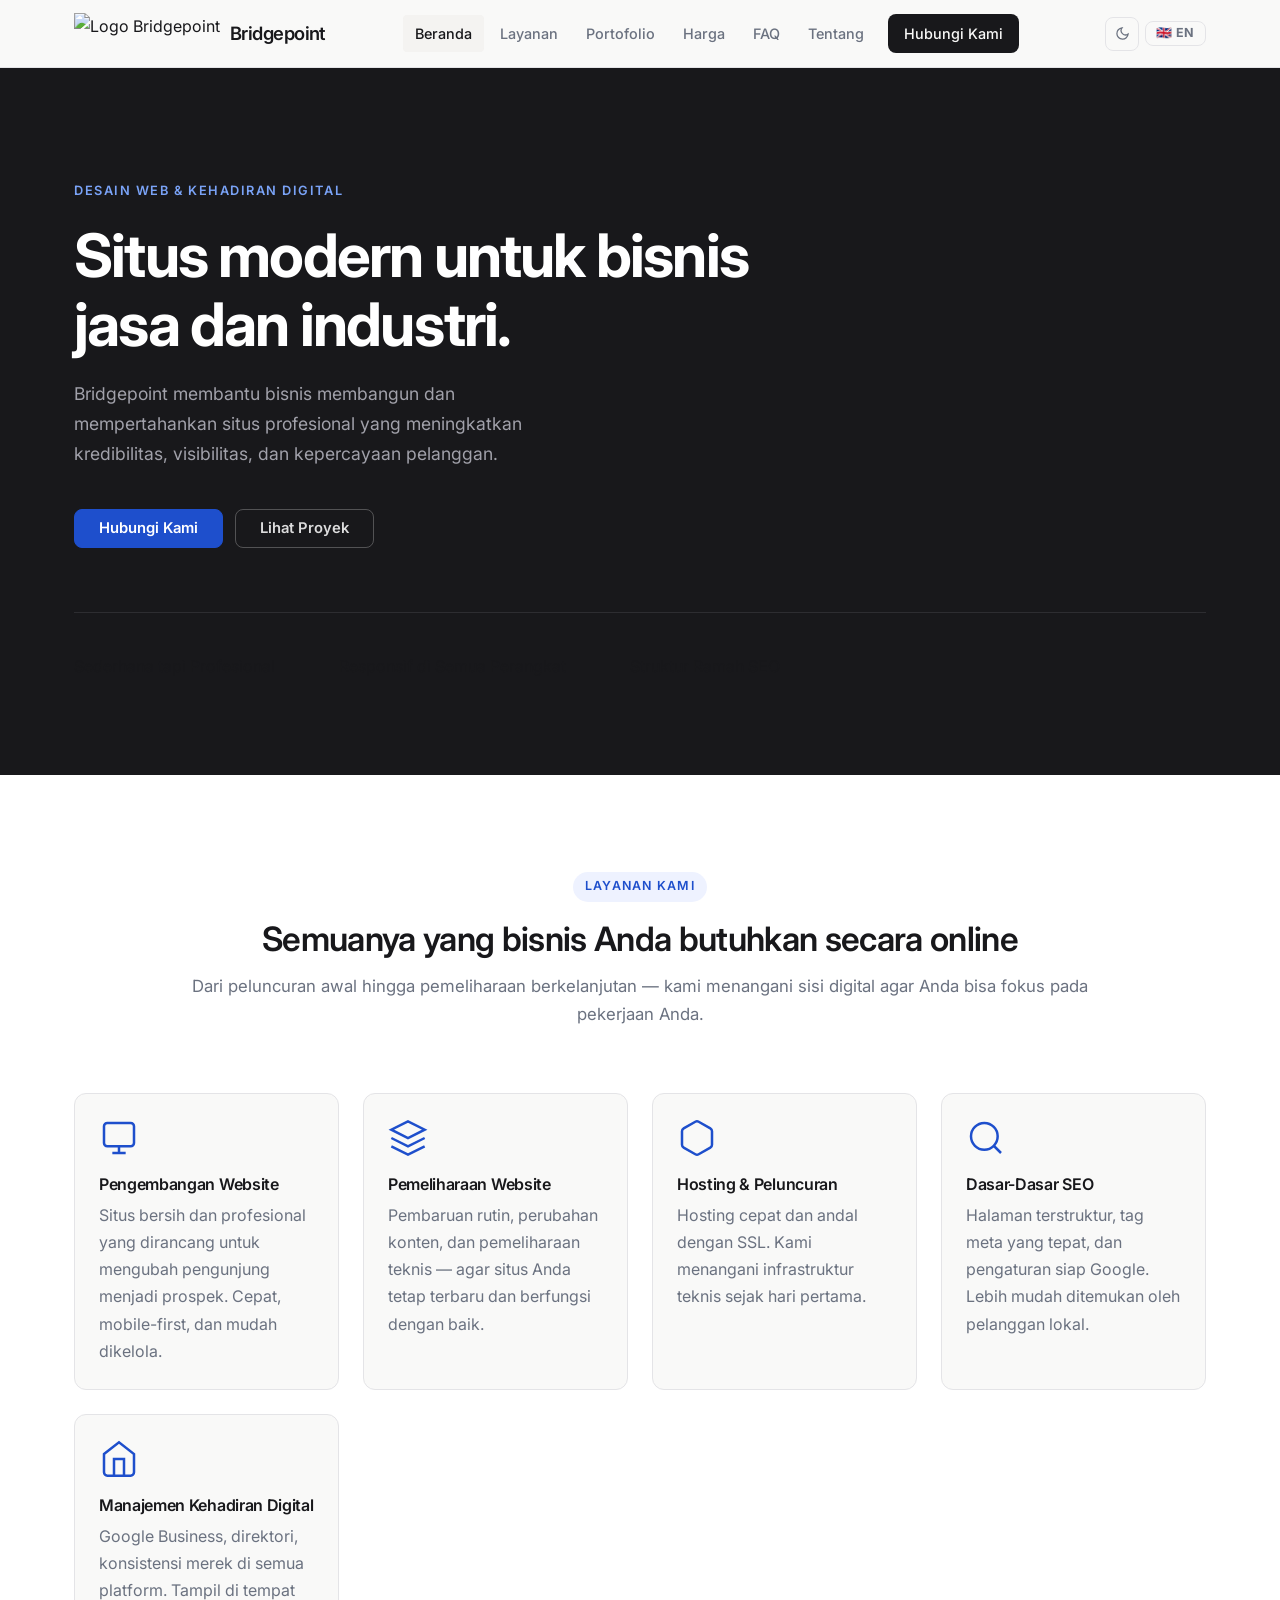
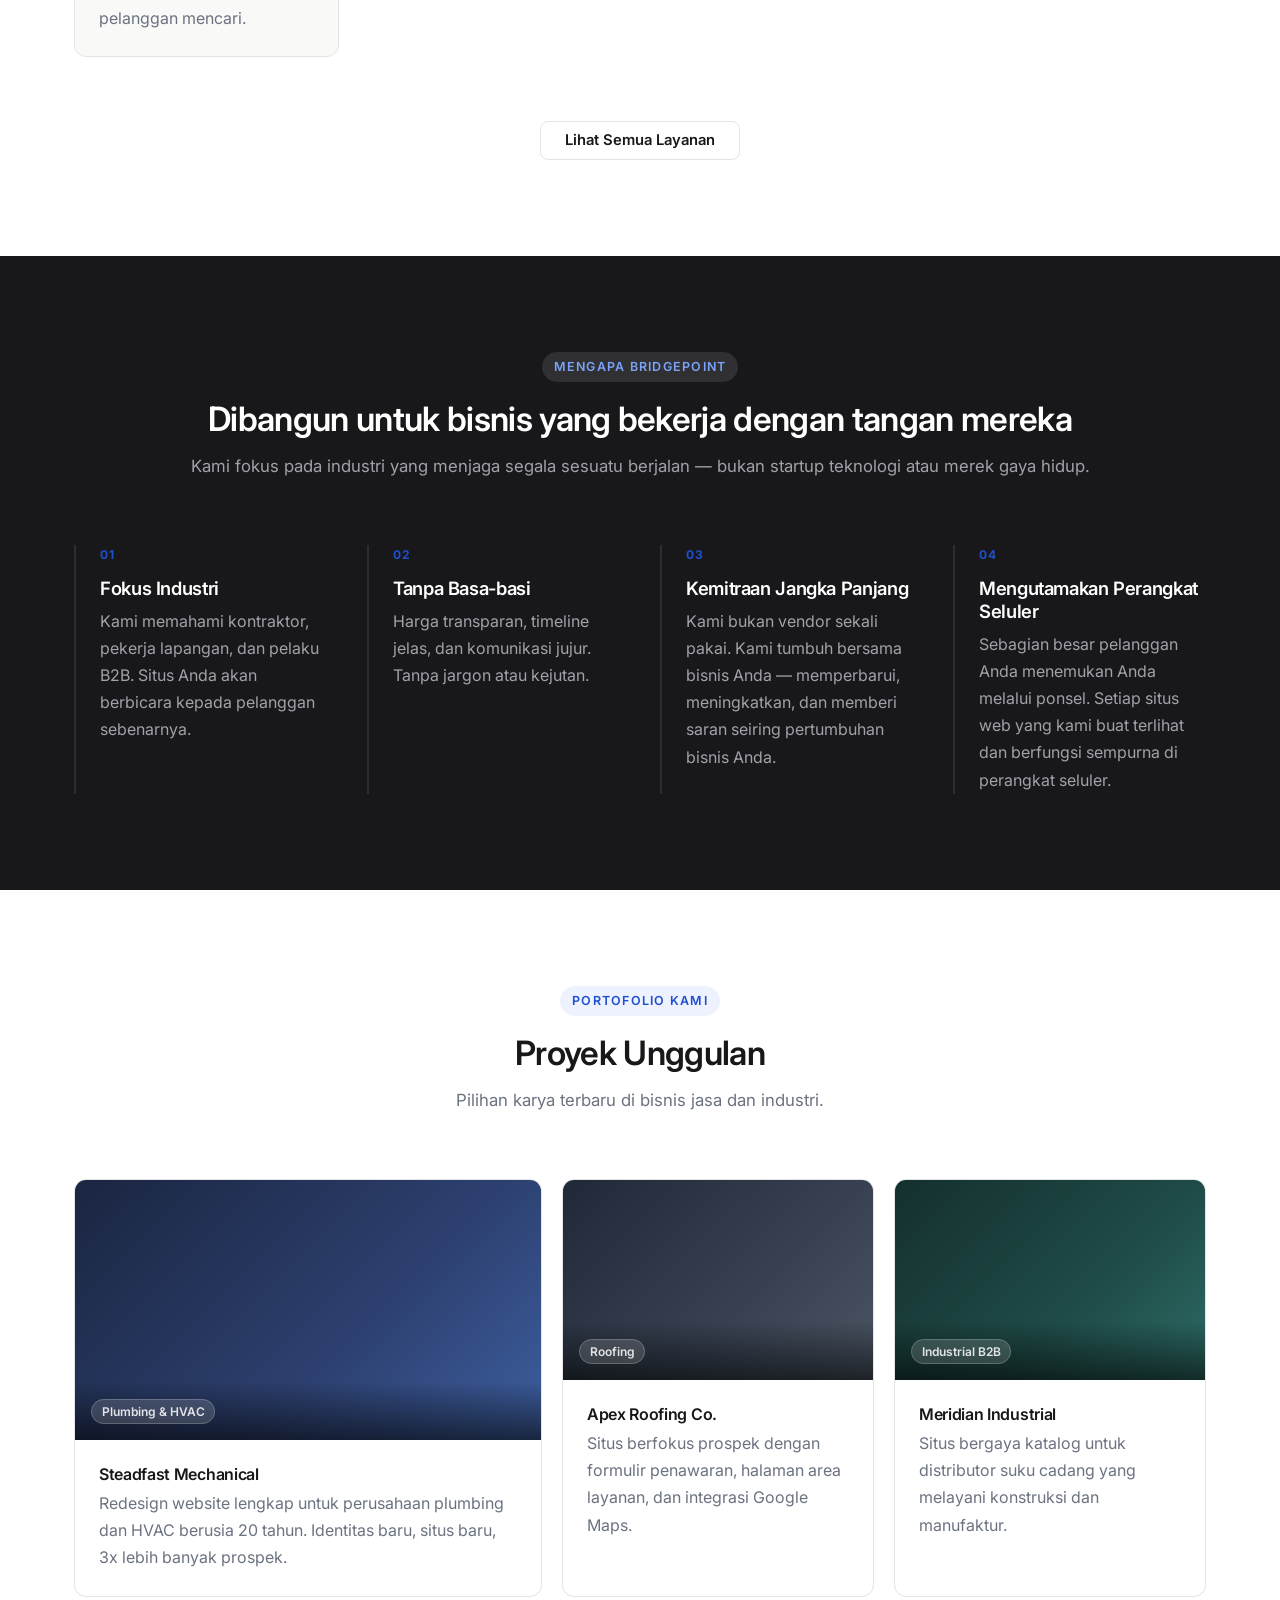
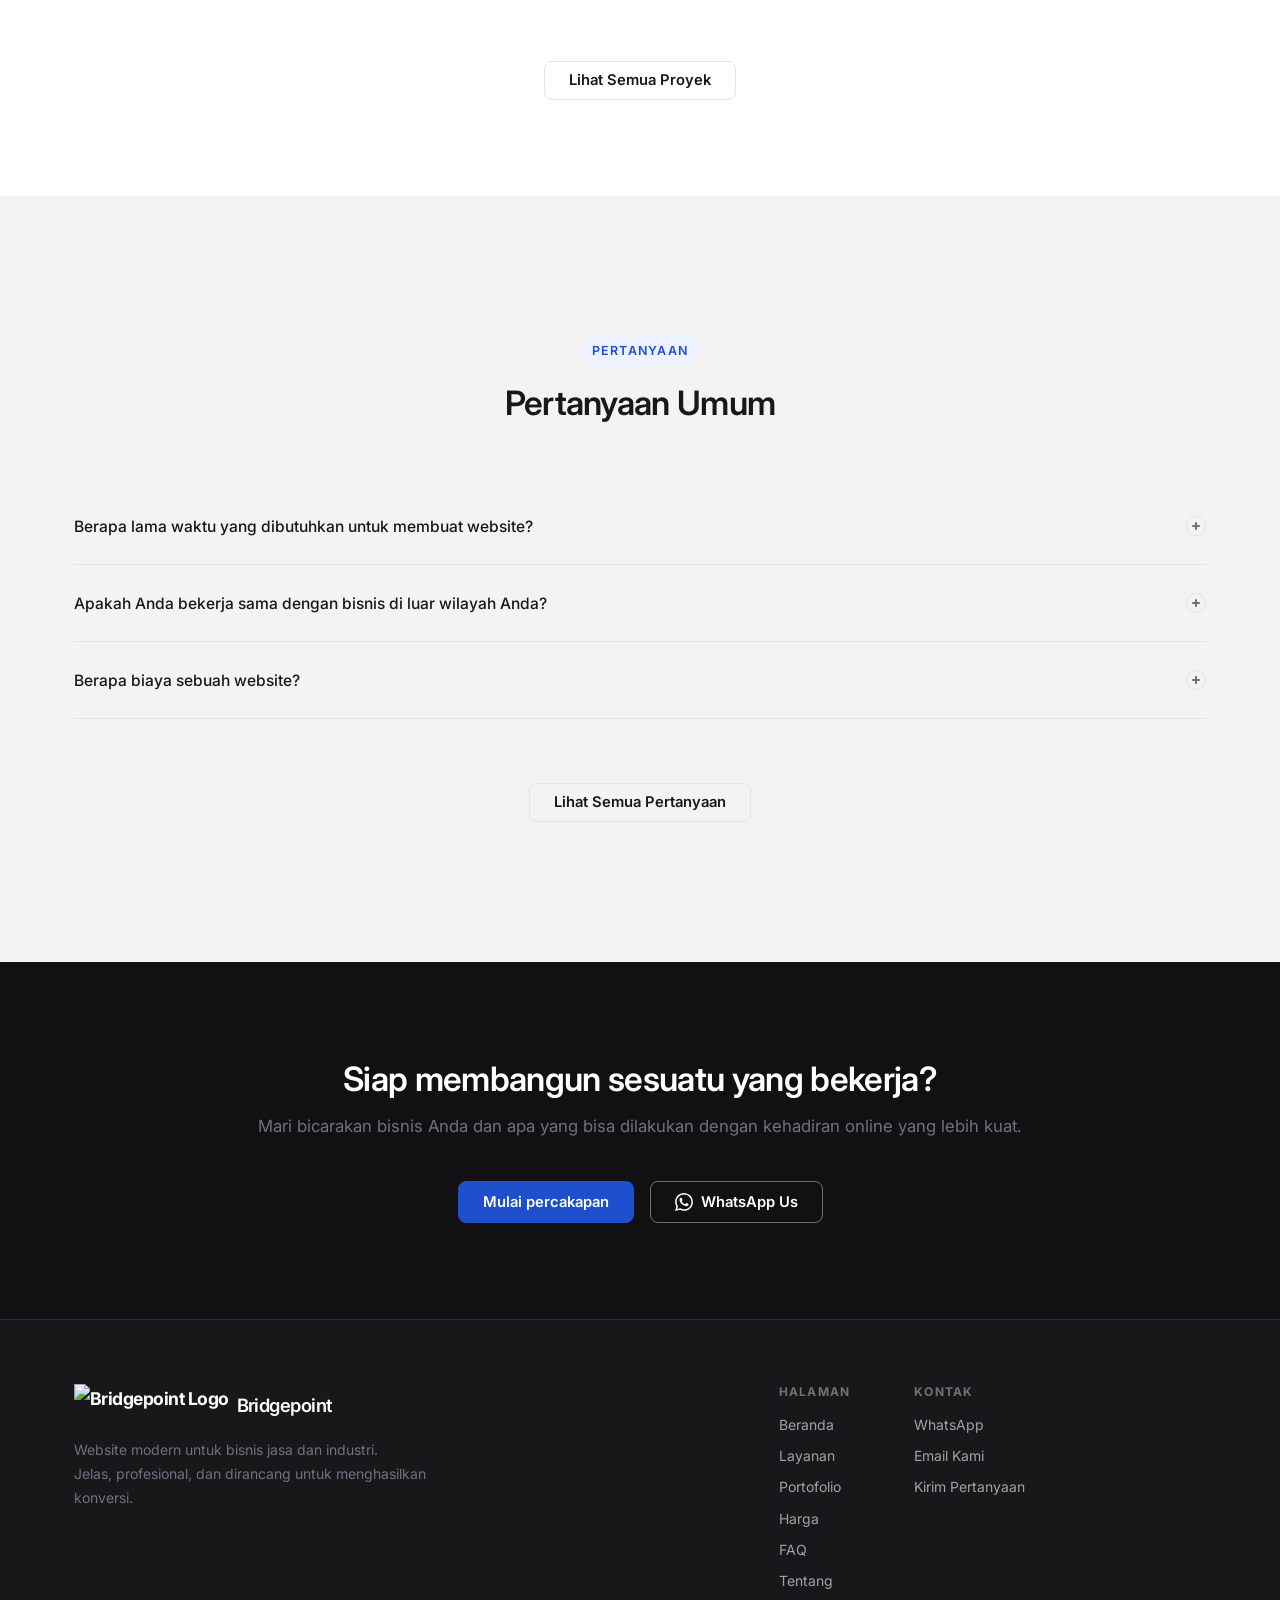
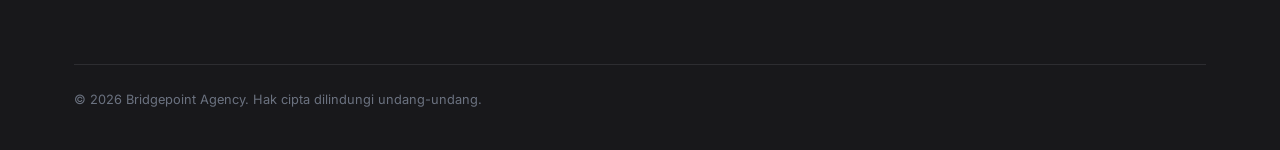
==== indo.html @ 67f16510 "Add files via upload" ====
<!DOCTYPE html>
<html lang="id">
  <head>
    <meta charset="UTF-8" />
    <meta name="viewport" content="width=device-width, initial-scale=1.0" />
    <title>Bridgepoint — Desain Web untuk Bisnis Jasa & Industri</title>
    <meta name="description" content="Bridgepoint membantu bisnis jasa, kontraktor, dan perusahaan industri membangun situs profesional yang meningkatkan kredibilitas, visibilitas, dan kepercayaan pelanggan." />
    <meta name="robots" content="index, follow" />
    <meta property="og:title" content="Bridgepoint — Desain Web untuk Bisnis Jasa & Industri" />
    <meta property="og:description" content="Website modern untuk bisnis jasa dan industri." />
    <meta property="og:type" content="website" />
    <link rel="preconnect" href="https://fonts.googleapis.com">
    <link rel="preconnect" href="https://fonts.gstatic.com" crossorigin>
    <link href="https://fonts.googleapis.com/css2?family=Inter:ital,wght@0,300;0,400;0,500;0,600;0,700;1,400&family=IBM+Plex+Serif:wght@400;500&display=swap" rel="stylesheet">
    <link rel="stylesheet" href="style.css">
    <script>
      (function() {
        var t = localStorage.getItem('bp-theme') ||
          (window.matchMedia('(prefers-color-scheme: dark)').matches ? 'dark' : 'light');
        document.documentElement.setAttribute('data-theme', t);
      })();
    </script>
  </head>
  <body>

    <!-- ============================================================
         NAVIGATION
    ============================================================ -->
    <header class="site-header" id="site-header">
      <div class="container nav-container">
        <a href="#home" class="nav-logo" data-page="home">
          <div class="nav-logo-image logo-trigger">
            <img src="./images/bridgepoint_main_og.png" alt="Logo Bridgepoint">
          </div>
          <span class="nav-logo-text">
            <span class="logo-text">Bridgepoint</span>
          </span>
        </a>

        <nav class="nav-links" id="nav-links">
          <a href="#home" data-page="home" class="nav-link active">Beranda</a>
          <a href="#services" data-page="services" class="nav-link">Layanan</a>
          <a href="#portfolio" data-page="portfolio" class="nav-link">Portofolio</a>
          <a href="#pricing" data-page="pricing" class="nav-link">Harga</a>
          <a href="#faq" data-page="faq" class="nav-link">FAQ</a>
          <a href="#about" data-page="about" class="nav-link">Tentang</a>
          <a href="#contact" data-page="contact" class="nav-link nav-cta">Hubungi Kami</a>
        </nav>

        <div class="nav-controls">
          <button class="theme-toggle" id="theme-toggle" aria-label="Toggle dark mode">
            <svg class="icon-moon" viewBox="0 0 24 24" fill="none" stroke="currentColor" stroke-width="2"><path d="M21 12.79A9 9 0 1 1 11.21 3 7 7 0 0 0 21 12.79z"/></svg>
            <svg class="icon-sun" viewBox="0 0 24 24" fill="none" stroke="currentColor" stroke-width="2"><circle cx="12" cy="12" r="5"/><line x1="12" y1="1" x2="12" y2="3"/><line x1="12" y1="21" x2="12" y2="23"/><line x1="4.22" y1="4.22" x2="5.64" y2="5.64"/><line x1="18.36" y1="18.36" x2="19.78" y2="19.78"/><line x1="1" y1="12" x2="3" y2="12"/><line x1="21" y1="12" x2="23" y2="12"/><line x1="4.22" y1="19.78" x2="5.64" y2="18.36"/><line x1="18.36" y1="5.64" x2="19.78" y2="4.22"/></svg>
          </button>
          <a href="index.html" class="lang-switch" title="Switch to English">🇬🇧 EN</a>
        </div>

        <button class="hamburger" id="hamburger" aria-label="Open menu" aria-expanded="false">
          <span></span>
          <span></span>
          <span></span>
        </button>
      </div>
    </header>

    <!-- LOGO MODAL -->
    <div class="logo-modal" id="logoModal">
      <span class="logo-close">&times;</span>
      <img class="logo-modal-content" id="logoModalImg" src="./images/bridgepoint_main_og.png" alt="Logo Bridgepoint">
    </div>

    <!-- ============================================================
         PAGES
    ============================================================ -->
    <main id="main-content">

      <!-- ======================================================
           PAGE: HOME
      ====================================================== -->
      <section class="page active" id="page-home">

        <!-- Hero -->
        <div class="hero">
          <div class="container">
            <div class="hero-eyebrow">Desain Web &amp; Kehadiran Digital</div>
            <h1 class="hero-headline">Situs modern untuk bisnis jasa dan industri.</h1>
            <p class="hero-sub">Bridgepoint membantu bisnis membangun dan mempertahankan situs profesional yang meningkatkan kredibilitas, visibilitas, dan kepercayaan pelanggan.</p>
            <div class="hero-actions">
              <a href="#contact" class="btn btn-primary" data-page="contact">Hubungi Kami</a>
              <a href="#portfolio" class="btn btn-outline" data-page="portfolio">Lihat Proyek</a>
            </div>
            <div class="hero-stats">
              <div class="stat">
                <span class="stat-text">Sederhana tapi Profesional</span>
              </div>
              <div class="stat">
                <span class="stat-text">Responsif di Semua Perangkat</span>
              </div>
              <div class="stat">
                <span class="stat-text">Struktur Ramah SEO</span>
              </div>
            </div>
          </div>
        </div>

        <!-- Services Overview -->
        <div class="section-light" id="services-overview">
          <div class="container">
            <div class="section-header">
              <div class="section-tag">Layanan Kami</div>
              <h2>Semuanya yang bisnis Anda butuhkan secara online</h2>
              <p>Dari peluncuran awal hingga pemeliharaan berkelanjutan — kami menangani sisi digital agar Anda bisa fokus pada pekerjaan Anda.</p>
            </div>
            <div class="services-grid">
              <div class="service-card">
                <div class="service-icon">
                  <svg viewBox="0 0 24 24" fill="none" stroke="currentColor" stroke-width="1.5"><rect x="3" y="3" width="18" height="14" rx="2"/><path d="M8 21h8M12 17v4"/></svg>
                </div>
                <h3>Pengembangan Website</h3>
                <p>Situs bersih dan profesional yang dirancang untuk mengubah pengunjung menjadi prospek. Cepat, mobile-first, dan mudah dikelola.</p>
              </div>
              <div class="service-card">
                <div class="service-icon">
                  <svg viewBox="0 0 24 24" fill="none" stroke="currentColor" stroke-width="1.5"><path d="M12 2L2 7l10 5 10-5-10-5zM2 17l10 5 10-5M2 12l10 5 10-5"/></svg>
                </div>
                <h3>Pemeliharaan Website</h3>
                <p>Pembaruan rutin, perubahan konten, dan pemeliharaan teknis — agar situs Anda tetap terbaru dan berfungsi dengan baik.</p>
              </div>
              <div class="service-card">
                <div class="service-icon">
                  <svg viewBox="0 0 24 24" fill="none" stroke="currentColor" stroke-width="1.5"><path d="M21 16V8a2 2 0 0 0-1-1.73l-7-4a2 2 0 0 0-2 0l-7 4A2 2 0 0 0 3 8v8a2 2 0 0 0 1 1.73l7 4a2 2 0 0 0 2 0l7-4A2 2 0 0 0 21 16z"/></svg>
                </div>
                <h3>Hosting &amp; Peluncuran</h3>
                <p>Hosting cepat dan andal dengan SSL. Kami menangani infrastruktur teknis sejak hari pertama.</p>
              </div>
              <div class="service-card">
                <div class="service-icon">
                  <svg viewBox="0 0 24 24" fill="none" stroke="currentColor" stroke-width="1.5"><circle cx="11" cy="11" r="8"/><path d="m21 21-4.35-4.35"/></svg>
                </div>
                <h3>Dasar-Dasar SEO</h3>
                <p>Halaman terstruktur, tag meta yang tepat, dan pengaturan siap Google. Lebih mudah ditemukan oleh pelanggan lokal.</p>
              </div>
              <div class="service-card">
                <div class="service-icon">
                  <svg viewBox="0 0 24 24" fill="none" stroke="currentColor" stroke-width="1.5"><path d="M3 9l9-7 9 7v11a2 2 0 0 1-2 2H5a2 2 0 0 1-2-2z"/><polyline points="9 22 9 12 15 12 15 22"/></svg>
                </div>
                <h3>Manajemen Kehadiran Digital</h3>
                <p>Google Business, direktori, konsistensi merek di semua platform. Tampil di tempat pelanggan mencari.</p>
              </div>
            </div>
            <div class="section-cta">
              <a href="#services" class="btn btn-outline" data-page="services">Lihat Semua Layanan</a>
            </div>
          </div>
        </div>

        <!-- Why Choose Bridgepoint -->
        <div class="section-dark">
          <div class="container">
            <div class="section-header section-header-light">
              <div class="section-tag section-tag-light">Mengapa Bridgepoint</div>
              <h2>Dibangun untuk bisnis yang bekerja dengan tangan mereka</h2>
              <p>Kami fokus pada industri yang menjaga segala sesuatu berjalan — bukan startup teknologi atau merek gaya hidup.</p>
            </div>
            <div class="why-grid">
              <div class="why-item">
                <div class="why-num">01</div>
                <h3>Fokus Industri</h3>
                <p>Kami memahami kontraktor, pekerja lapangan, dan pelaku B2B. Situs Anda akan berbicara kepada pelanggan sebenarnya.</p>
              </div>
              <div class="why-item">
                <div class="why-num">02</div>
                <h3>Tanpa Basa-basi</h3>
                <p>Harga transparan, timeline jelas, dan komunikasi jujur. Tanpa jargon atau kejutan.</p>
              </div>
              <div class="why-item">
                <div class="why-num">03</div>
                <h3>Kemitraan Jangka Panjang</h3>
                <p>Kami bukan vendor sekali pakai. Kami tumbuh bersama bisnis Anda — memperbarui, meningkatkan, dan memberi saran seiring pertumbuhan bisnis Anda.</p>
              </div>
              <div class="why-item">
                <div class="why-num">04</div>
                <h3>Mengutamakan Perangkat Seluler</h3>
                <p>Sebagian besar pelanggan Anda menemukan Anda melalui ponsel. Setiap situs web yang kami buat terlihat dan berfungsi sempurna di perangkat seluler.</p>
              </div>
            </div>
          </div>
        </div>

        <!-- Featured Projects -->
        <div class="section-light">
          <div class="container">
            <div class="section-header">
              <div class="section-tag">Portofolio Kami</div>
              <h2>Proyek Unggulan</h2>
              <p>Pilihan karya terbaru di bisnis jasa dan industri.</p>
            </div>
            <div class="projects-grid">
              <div class="project-card project-card-large">
                <div class="project-img project-img-1">
                  <div class="project-overlay">
                    <span class="project-tag">Plumbing &amp; HVAC</span>
                  </div>
                </div>
                <div class="project-info">
                  <h3>Steadfast Mechanical</h3>
                  <p>Redesign website lengkap untuk perusahaan plumbing dan HVAC berusia 20 tahun. Identitas baru, situs baru, 3x lebih banyak prospek.</p>
                </div>
              </div>
              <div class="project-card">
                <div class="project-img project-img-2">
                  <div class="project-overlay">
                    <span class="project-tag">Roofing</span>
                  </div>
                </div>
                <div class="project-info">
                  <h3>Apex Roofing Co.</h3>
                  <p>Situs berfokus prospek dengan formulir penawaran, halaman area layanan, dan integrasi Google Maps.</p>
                </div>
              </div>
              <div class="project-card">
                <div class="project-img project-img-3">
                  <div class="project-overlay">
                    <span class="project-tag">Industrial B2B</span>
                  </div>
                </div>
                <div class="project-info">
                  <h3>Meridian Industrial</h3>
                  <p>Situs bergaya katalog untuk distributor suku cadang yang melayani konstruksi dan manufaktur.</p>
                </div>
              </div>
            </div>
            <div class="section-cta">
              <a href="#portfolio" class="btn btn-outline" data-page="portfolio">Lihat Semua Proyek</a>
            </div>
          </div>
        </div>

        <!-- FAQ Preview -->
        <div class="section-subtle">
          <div class="container">
            <div class="section-header">
              <div class="section-tag">Pertanyaan</div>
              <h2>Pertanyaan Umum</h2>
            </div>
            <div class="faq-list">
              <div class="faq-item">
                <button class="faq-question" aria-expanded="false">
                  Berapa lama waktu yang dibutuhkan untuk membuat website?
                  <span class="faq-icon"></span>
                </button>
                <div class="faq-answer">
                  <p>Sebagian besar proyek memakan waktu 2–4 minggu dari tahap awal hingga peluncuran. Situs yang lebih sederhana dapat selesai dalam waktu kurang dari dua minggu. Kami akan memberikan jadwal yang jelas sebelum kami mulai.</p>
                </div>
              </div>
              <div class="faq-item">
                <button class="faq-question" aria-expanded="false">
                  Apakah Anda bekerja sama dengan bisnis di luar wilayah Anda?
                  <span class="faq-icon"></span>
                </button>
                <div class="faq-answer">
                  <p>Ya. Kami bekerja dengan bisnis di seluruh negeri. Semua kolaborasi terjadi secara jarak jauh melalui WhatsApp, email, telfon dan ruang kerja bersama di mana Anda dapat meninjau dan menyetujui pekerjaan di setiap tahap.</p>
                </div>
              </div>
              <div class="faq-item">
                <button class="faq-question" aria-expanded="false">
                  Berapa biaya sebuah website?
                  <span class="faq-icon"></span>
                </button>
                <div class="faq-answer">
                  <p>Harga tergantung pada ruang lingkup dan kebutuhan proyek. Website starter mulai dari Rp4,5jt, sedangkan website bisnis yang lebih besar dihitung berdasarkan kompleksitas dan kebutuhan kustomisasi. Semua harga dibahas secara jelas sebelum pengembangan dimulai — tanpa kejutan.</p>
                </div>
              </div>
            </div>
            <div class="section-cta">
              <a href="#faq" class="btn btn-outline" data-page="faq">Lihat Semua Pertanyaan</a>
            </div>
          </div>
        </div>

        <!-- Final CTA -->
        <div class="section-cta-block">
          <div class="container">
            <div class="cta-block">
              <h2>Siap membangun sesuatu yang bekerja?</h2>
              <p>Mari bicarakan bisnis Anda dan apa yang bisa dilakukan dengan kehadiran online yang lebih kuat.</p>
              <div class="cta-actions">
                <a href="#contact" class="btn btn-primary" data-page="contact">Mulai percakapan</a>
                <a href="https://wa.me/6289504556187" class="btn btn-outline-white" target="_blank" rel="noopener">
                  <svg width="18" height="18" viewBox="0 0 24 24" fill="currentColor"><path d="M17.472 14.382c-.297-.149-1.758-.867-2.03-.967-.273-.099-.471-.148-.67.15-.197.297-.767.966-.94 1.164-.173.199-.347.223-.644.075-.297-.15-1.255-.463-2.39-1.475-.883-.788-1.48-1.761-1.653-2.059-.173-.297-.018-.458.13-.606.134-.133.298-.347.446-.52.149-.174.198-.298.298-.497.099-.198.05-.371-.025-.52-.075-.149-.669-1.612-.916-2.207-.242-.579-.487-.5-.669-.51-.173-.008-.371-.01-.57-.01-.198 0-.52.074-.792.372-.272.297-1.04 1.016-1.04 2.479 0 1.462 1.065 2.875 1.213 3.074.149.198 2.096 3.2 5.077 4.487.709.306 1.262.489 1.694.625.712.227 1.36.195 1.871.118.571-.085 1.758-.719 2.006-1.413.248-.694.248-1.289.173-1.413-.074-.124-.272-.198-.57-.347m-5.421 7.403h-.004a9.87 9.87 0 01-5.031-1.378l-.361-.214-3.741.982.998-3.648-.235-.374a9.86 9.86 0 01-1.51-5.26c.001-5.45 4.436-9.884 9.888-9.884 2.64 0 5.122 1.03 6.988 2.898a9.825 9.825 0 012.893 6.994c-.003 5.45-4.437 9.884-9.885 9.884m8.413-18.297A11.815 11.815 0 0012.05 0C5.495 0 .16 5.335.157 11.892c0 2.096.547 4.142 1.588 5.945L.057 24l6.305-1.654a11.882 11.882 0 005.683 1.448h.005c6.554 0 11.89-5.335 11.893-11.893a11.821 11.821 0 00-3.48-8.413z"/></svg>
                  WhatsApp Us
                </a>
              </div>
            </div>
          </div>
        </div>

      </section>

      <!-- ======================================================
           PAGE: SERVICES
      ====================================================== -->
      <section class="page" id="page-services">
        <div class="page-hero">
          <div class="container">
            <div class="section-tag">Layanan</div>
            <h1>Apa yang Kami Lakukan</h1>
            <p>Sekumpulan layanan fokus yang dibangun di sekitar kebutuhan nyata bisnis jasa dan industri.</p>
          </div>
        </div>

        <div class="section-light">
          <div class="container">
            <div class="services-detail-grid">

              <div class="service-detail-card">
                <div class="service-detail-icon">
                  <svg viewBox="0 0 24 24" fill="none" stroke="currentColor" stroke-width="1.5"><rect x="3" y="3" width="18" height="14" rx="2"/><path d="M8 21h8M12 17v4"/></svg>
                </div>
                <div class="service-detail-body">
                  <h2>Pengembangan Website</h2>
                  <p>Kami merancang dan membangun website profesional dari awal — disusun di sekitar layanan Anda, area layanan, dan pelanggan yang ingin Anda jangkau. Setiap situs mobile-first, cepat dimuat, dan dibangun dengan konversi dalam pikiran.</p>
                  <ul class="service-list">
                    <li>Desain multi-halaman kustom</li>
                    <li>Tata letak responsif mobile</li>
                    <li>Formulir kontak dan penawaran</li>
                    <li>Halaman area layanan</li>
                    <li>Galeri foto dan tampilan proyek</li>
                    <li>Integrasi Google Maps dan lokasi</li>
                  </ul>
                </div>
              </div>

              <div class="service-detail-card">
                <div class="service-detail-icon">
                  <svg viewBox="0 0 24 24" fill="none" stroke="currentColor" stroke-width="1.5"><path d="M12 2L2 7l10 5 10-5-10-5zM2 17l10 5 10-5M2 12l10 5 10-5"/></svg>
                </div>
                <div class="service-detail-body">
                  <h2>Pemeliharaan Website</h2>
                  <p>Website butuh perawatan seiring waktu. Kami menawarkan paket pemeliharaan berkelanjutan agar situs Anda tetap diperbarui, aman, dan berfungsi dengan baik tanpa Anda harus mengelolanya sendiri.</p>
                  <ul class="service-list">
                    <li>Pembaruan konten dan teks</li>
                    <li>Penggantian foto dan media</li>
                    <li>Pembaruan teknis dan patch keamanan</li>
                    <li>Pengujian formulir dan fungsi</li>
                    <li>Laporan kinerja bulanan</li>
                  </ul>
                </div>
              </div>

              <div class="service-detail-card">
                <div class="service-detail-icon">
                  <svg viewBox="0 0 24 24" fill="none" stroke="currentColor" stroke-width="1.5"><path d="M21 16V8a2 2 0 0 0-1-1.73l-7-4a2 2 0 0 0-2 0l-7 4A2 2 0 0 0 3 8v8a2 2 0 0 0 1 1.73l7 4a2 2 0 0 0 2 0l7-4A2 2 0 0 0 21 16z"/></svg>
                </div>
                <div class="service-detail-body">
                  <h2>Hosting &amp; Peluncuran</h2>
                  <p>Kami menangani seluruh tumpukan teknis — pengaturan domain, sertifikat SSL, konfigurasi hosting, dan peluncuran. Tidak perlu pengetahuan teknis dari pihak Anda.</p>
                  <ul class="service-list">
                    <li>Registrasi dan transfer domain</li>
                    <li>Sertifikat SSL (HTTPS)</li>
                    <li>Pengaturan hosting terkelola</li>
                    <li>Pemantauan uptime</li>
                    <li>Cadangan dan pemulihan</li>
                  </ul>
                </div>
              </div>

              <div class="service-detail-card">
                <div class="service-detail-icon">
                  <svg viewBox="0 0 24 24" fill="none" stroke="currentColor" stroke-width="1.5"><circle cx="11" cy="11" r="8"/><path d="m21 21-4.35-4.35"/></svg>
                </div>
                <div class="service-detail-body">
                  <h2>Dasar-Dasar SEO</h2>
                  <p>Visibilitas pencarian lokal dan organik dimulai dari dasar. Kami menyiapkan situs Anda agar ditemukan oleh orang yang tepat di area layanan Anda.</p>
                  <ul class="service-list">
                    <li>Struktur halaman berorientasi kata kunci</li>
                    <li>Judul dan deskripsi meta</li>
                    <li>Pengaturan Google Search Console</li>
                    <li>Markup schema lokal</li>
                    <li>Optimasi gambar</li>
                    <li>Peningkatan kecepatan situs</li>
                  </ul>
                </div>
              </div>

              <div class="service-detail-card">
                <div class="service-detail-icon">
                  <svg viewBox="0 0 24 24" fill="none" stroke="currentColor" stroke-width="1.5"><path d="M3 9l9-7 9 7v11a2 2 0 0 1-2 2H5a2 2 0 0 1-2-2z"/><polyline points="9 22 9 12 15 12 15 22"/></svg>
                </div>
                <div class="service-detail-body">
                  <h2>Manajemen Kehadiran Digital</h2>
                  <p>Website Anda hanyalah salah satu bagian dari kehadiran online. Kami membantu memastikan sisanya — Google Business, direktori, profil sosial — sesuai dengan merek Anda dan bekerja untuk Anda.</p>
                  <ul class="service-list">
                    <li>Pengaturan dan optimasi Google Business Profile</li>
                    <li>Pengajuan daftar direktori</li>
                    <li>Konsistensi NAP (nama, alamat, telepon)</li>
                    <li>Strategi pengumpulan ulasan</li>
                    <li>Audit konsistensi merek</li>
                  </ul>
                </div>
              </div>

            </div>
          </div>
        </div>

        <div class="section-cta-block">
          <div class="container">
            <div class="cta-block">
              <h2>Tidak yakin layanan apa yang Anda butuhkan?</h2>
              <p>Ceritakan bisnis Anda dan kami akan memberikan rekomendasi yang jujur.</p>
              <a href="#contact" class="btn btn-primary" data-page="contact">Bicaralah dengan Kami</a>
            </div>
          </div>
        </div>
      </section>

      <!-- ======================================================
           PAGE: PORTFOLIO
      ====================================================== -->
      <section class="page" id="page-portfolio">
        <div class="page-hero">
          <div class="container">
            <div class="section-tag">Portofolio</div>
            <h1>Portofolio Kami</h1>
            <p>Desain konsep dan proyek demo di industri yang kami layani.</p>
          </div>
        </div>

        <div class="section-light">
          <div class="container">
            <div class="portfolio-filters">
              <button class="filter-btn active" data-filter="all">Semua</button>
              <button class="filter-btn" data-filter="redesign">Redesain</button>
              <button class="filter-btn" data-filter="new">Situs Baru</button>
              <button class="filter-btn" data-filter="b2b">B2B</button>
            </div>

            <div class="portfolio-grid">

              <div class="portfolio-item" data-category="redesign">
                <div class="portfolio-img portfolio-img-1">
                  <div class="portfolio-overlay">
                    <div class="portfolio-overlay-content">
                      <span class="portfolio-tag">Plumbing &amp; HVAC — Redesign</span>
                    </div>
                  </div>
                </div>
                <div class="portfolio-info">
                  <h3>Steadfast Mechanical</h3>
                  <p>Full brand and website overhaul for a residential plumbing and HVAC contractor. New visual identity, improved service pages, and a streamlined contact flow.</p>
                  <div class="portfolio-tags">
                    <span>Desain Web</span>
                    <span>Branding</span>
                    <span>SEO</span>
                  </div>
                </div>
              </div>

              <div class="portfolio-item" data-category="new">
                <div class="portfolio-img portfolio-img-2">
                  <div class="portfolio-overlay">
                    <div class="portfolio-overlay-content">
                      <span class="portfolio-tag">Roofing — New Site</span>
                    </div>
                  </div>
                </div>
                <div class="portfolio-info">
                  <h3>Apex Roofing Co.</h3>
                  <p>Lead-generation focused site for a regional roofing company. Prominent phone and quote CTAs, service area pages, and photo gallery of completed jobs.</p>
                  <div class="portfolio-tags">
                    <span>Desain Web</span>
                    <span>Lead Gen</span>
                  </div>
                </div>
              </div>

              <div class="portfolio-item" data-category="b2b">
                <div class="portfolio-img portfolio-img-3">
                  <div class="portfolio-overlay">
                    <div class="portfolio-overlay-content">
                      <span class="portfolio-tag">Industrial B2B</span>
                    </div>
                  </div>
                </div>
                <div class="portfolio-info">
                  <h3>Meridian Industrial</h3>
                  <p>Catalog-style website for a parts distributor serving construction and manufacturing clients. Clean product categorization and inquiry form by product line.</p>
                  <div class="portfolio-tags">
                    <span>B2B</span>
                    <span>Katalog</span>
                    <span>Formulir Kustom</span>
                  </div>
                </div>
              </div>

              <div class="portfolio-item" data-category="new">
                <div class="portfolio-img portfolio-img-4">
                  <div class="portfolio-overlay">
                    <div class="portfolio-overlay-content">
                      <span class="portfolio-tag">Landscaping — New Site</span>
                    </div>
                  </div>
                </div>
                <div class="portfolio-info">
                  <h3>Groundwork Landscaping</h3>
                  <p>Situs portofolio untuk perusahaan landscaping komersial dan residensial. Galeri sebelum/sesudah, promosi musiman, dan peta area layanan.</p>
                  <div class="portfolio-tags">
                    <span>Desain Web</span>
                    <span>Galeri</span>
                    <span>Google Maps</span>
                  </div>
                </div>
              </div>

              <div class="portfolio-item" data-category="redesign">
                <div class="portfolio-img portfolio-img-5">
                  <div class="portfolio-overlay">
                    <div class="portfolio-overlay-content">
                      <span class="portfolio-tag">Electrical — Redesign</span>
                    </div>
                  </div>
                </div>
                <div class="portfolio-info">
                  <h3>Vantage Electrical</h3>
                  <p>Website update for an established electrical contractor. Modernized design, updated service descriptions, and improved mobile experience.</p>
                  <div class="portfolio-tags">
                    <span>Redesain</span>
                    <span>Optimasi Mobile</span>
                  </div>
                </div>
              </div>

              <div class="portfolio-item portfolio-item-placeholder" data-category="new">
                <div class="portfolio-img portfolio-img-placeholder">
                  <div class="placeholder-text">
                    <span>Proyek Anda</span>
                    <span>bisa ada di sini</span>
                  </div>
                </div>
                <div class="portfolio-info">
                  <h3>Bisnis Anda</h3>
                  <p>Kami selalu menerima klien baru. Hubungi kami dan mari bicarakan seperti apa situs Anda bisa terlihat.</p>
                  <a href="#contact" class="btn btn-sm" data-page="contact">Mulai Proyek</a>
                </div>
              </div>

            </div>
          </div>
        </div>
      </section>

      <!-- ======================================================
          PAGE: Pricing 
      ====================================================== -->
      <section class="page" id="page-pricing">

        <!-- HERO -->
        <div class="page-hero">
          <div class="container">
            <div class="section-tag">Harga</div>
            <h1>Harga yang Sederhana & Transparan</h1>
            <p>
              Harga terstruktur untuk bisnis jasa, kontraktor, dan perusahaan B2B.
            </p>
          </div>
        </div>

        <!-- PRICING SECTION -->
        <div class="section-pricing-block">
          <div class="container">

            <div class="pricing-grid">

              <!-- ESSENTIAL WEBSITE -->
              <div class="service-detail-card">
                <div class="service-detail-body">

                  <h2>Essential Website</h2>

                  <div class="pricing-number">
                    Mulai dari Rp. 4,9jt
                  </div>

                  <p>
                    Situs sederhana dan profesional untuk
                    bisnis yang membutuhkan kehadiran online yang kuat
                    dan kepercayaan pelanggan.
                  </p>

                  <ul class="service-list">
                    <li>Hingga 5 halaman</li>
                    <li>Desain ramah mobile</li>
                    <li>Integrasi WhatsApp</li>
                    <li>Form kontak</li>
                    <li>Pengaturan SEO dasar</li>
                    <li>Termasuk deployment</li>
                  </ul>

                  <br>

                  <p>Timeline: 1-2 minggu
                  </p>

                  <a href="#contact" class="btn btn-primary" data-page="contact">
                    Mulai Sekarang
                  </a>

                </div>
              </div>

              <!-- GROWTH WEBSITE -->
              <div class="service-detail-card">
                <div class="service-detail-body">

                  <h2>Growth Website
                    <br>(PALING POPULER)
                  </h2>

                  <div class="pricing-number">
                    Rp. 8,9jt
                  </div>

                  <p>
                    Dibuat untuk bisnis yang membutuhkan branding lebih kuat,
                    struktur lebih baik, kustomisasi lebih lanjut, dan potensi konversi yang lebih tinggi.
                  </p>

                  <ul class="service-list">
                    <li>Tata letak kustom</li>
                    <li>Lebih banyak halaman dan bagian</li>
                    <li>Tampilan portofolio/proyek</li>
                    <li>Bagian FAQ</li>
                    <li>Pengalaman UX/UI yang lebih baik</li>
                    <li>Fleksibilitas kustomisasi lebih banyak</li>
                    <li>Struktur yang dapat berkembang untuk pertumbuhan masa depan</li>
                  </ul> 

                  <br>

                  <p>Ideal untuk:
                    perusahaan B2B, agensi, konsultan, kontraktor, dan bisnis jasa.
                  </p>

                  <p>Timeline: 2-4 minggu
                  </p>

                  <a href="#contact" class="btn btn-primary" data-page="contact">
                    Diskusikan Proyek
                  </a>

                </div>
              </div>

            </div> <!-- END GRID -->

              <!-- ONGOING MANAGEMENT -->
              <div class="service-detail-card ongoing-card">
                <div class="service-detail-body">

                  <h2>Manajemen Berkelanjutan</h2>

                  <p>
                    Dukungan website berkelanjutan yang dirancang untuk menjaga
                    website bisnis Anda tetap aman, diperbarui, dan dipelihara secara profesional dari waktu ke waktu.
                  </p>

                  <p class="pricing-note">
                    Paket pemeliharaan dapat disesuaikan berdasarkan ukuran website
                    dan kebutuhan pembaruan.
                  </p>

                  <!-- CARE PLAN ESSENTIAL -->
                  <div class="pricing-subplan">

                    <h3>Paket Essential Care</h3>

                    <div class="pricing-number">
                      Rp. 750k/bulan
                    </div>

                    <ul class="service-list">
                      <li>Hosting</li>
                      <li>Pemantauan</li>
                      <li>Pencadangan data</li>
                      <li>Pembaruan konten kecil</li>
                    </ul>

                  </div>

                  <!-- CARE PLAN GROWTH -->
                  <div class="pricing-subplan">

                    <h3>Paket Growth Care</h3>

                    <div class="pricing-number">
                      Rp. 1,5jt/bulan
                    </div>

                    <ul class="service-list">
                      <li>Pemeliharaan website</li>
                      <li>Pembaruan konten</li>
                      <li>Peningkatan SEO dasar</li>
                      <li>Pemantauan analitik</li>
                      <li>Dukungan prioritas</li>
                    </ul>

                  </div>

                  <br>

                  <a href="#contact" class="btn btn-primary" data-page="contact">
                    Dapatkan Dukungan
                  </a>

                </div>
              </div>

          </div>
        </div>

        <!-- PRICING NOTES -->
        <div class="section-white">
          <div class="container">

            <div class="content-block">

              <br>

              <h2>Apa yang Mempengaruhi Harga?</h2>

              <br>

              <p>
                Harga akhir tergantung pada ruang lingkup dan kompleksitas
                proyek. <br>Faktor dapat meliputi jumlah halaman,
                fungsionalitas khusus, kesiapan konten,
                kebutuhan desain, dan kebutuhan SEO.
              </p>

              <br>

              <p>
                Setiap proyek dimulai dengan diskusi singkat
                dan proses intake untuk memastikan struktur,
                timeline, dan harga yang tepat.
              </p>

              <br>

              <p> • Anda sepenuhnya memiliki website setelah selesai. <br>
                  • Biaya domain dan hosting ditagihkan terpisah sesuai kebutuhan proyek. <br>
                  • Pemeliharaan bersifat opsional dan tersedia secara terpisah jika diperlukan.
              </p>

              <br>

            </div>

          </div>
        </div>

        <!-- PROCESS SECTION -->
        <div class="section-light">
          <div class="container">

            <div class="section-heading">
              <div class="section-tag">Proses</div>
              <h2>Bagaimana Cara Kerjanya</h2>
            </div>

            <div class="process-grid">

              <div class="service-detail-card process-card">
                <div class="service-detail-body">

                  <h3>1. Penentuan & Orientasi</h3>

                  <br>

                  <p>
                    Kami memulai dengan diskusi singkat dan formulir intake
                    untuk memahami bisnis Anda, tujuan,
                    dan kebutuhan website.
                  </p>

                </div>
              </div>

              <div class="service-detail-card process-card">
                <div class="service-detail-body">

                  <h3>2. Proposal & Perencanaan</h3>

                  <br>

                  <p>
                    Ruang lingkup proyek, harga, dan timeline
                    dikonfirmasi sebelum pengembangan dimulai.
                  </p>

                </div>
              </div>

              <div class="service-detail-card process-card">
                <div class="service-detail-body">

                  <h3>3. Pengembangan & Peluncuran</h3>

                  <br>

                  <p>
                    Situs web dirancang, direvisi,
                    dan diluncurkan setelah disetujui.
                  </p>

                </div>
              </div>

            </div>

          </div>
        </div>

        <!-- FINAL CTA -->
        <div class="section-cta-block">
          <div class="container">

            <div class="cta-block">

              <h2>Siap membangun website Anda?</h2>

              <p>
                Ceritakan bisnis Anda dan <br>
                kami akan merekomendasikan solusi yang tepat untuk kebutuhan Anda.
              </p>

              <a href="#contact" class="btn btn-primary" data-page="contact">
                Hubungi Kami
              </a>

            </div>
          </div>
        </div>
      </section>
      
      <!-- ======================================================
           PAGE: FAQ
      ====================================================== -->
      <section class="page" id="page-faq">
        <div class="page-hero">
          <div class="container">
            <div class="section-tag">FAQ</div>
            <h1>Pertanyaan yang Sering Diajukan</h1>
            <p>Jawaban jujur untuk pertanyaan yang paling sering kami dengar dari pemilik bisnis.</p>
          </div>
        </div>

        <div class="section-light">
          <div class="container faq-container">

            <div class="faq-group">
              <h2 class="faq-group-title">Umum</h2>
              <div class="faq-list">
                <div class="faq-item">
                  <button class="faq-question" aria-expanded="false">
                    Mengapa bisnis masih membutuhkan website jika media sosial mendominasi?
                    <span class="faq-icon"></span>
                  </button>
                  <div class="faq-answer">
                    <p>Media sosial membantu orang menemukan bisnis Anda. Website membantu mereka mempercayainya. Kebanyakan pelanggan masih memeriksa Google, harga, layanan, portofolio, atau detail kontak sebelum membuat keputusan. Website memberi bisnis Anda tempat profesional di mana orang dapat memverifikasi dan mempelajari lebih lanjut tentang Anda. Media sosial menarik perhatian. Website membantu mengubah perhatian itu menjadi pertanyaan dan pelanggan.</p>
                  </div>  
                </div>
                <div class="faq-item">
                  <button class="faq-question" aria-expanded="false">
                    Bagaimana jika sebuah bisnis sudah berjalan baik tanpa website?
                    <span class="faq-icon"></span>
                  </button>
                  <div class="faq-answer">
                    <p>
                      Banyak bisnis tumbuh melalui referensi dan dari mulut ke mulut, yang bagus. Namun, sebuah website membantu memperkuat bisnis Anda lebih jauh dengan meningkatkan:
                    </p>

                    <ol>
                      <li>Kredibilitas</li>
                      <li>Visibilitas</li>
                      <li>Profesionalisme</li>
                      <li>Kepercayaan pelanggan</li>
                    </ol>

                    <p>
                     Ini juga memudahkan pelanggan baru, kemitraan, dan klien yang lebih besar untuk mempelajari bisnis Anda secara online.
                    </p>
                  </div>
                </div>
                 <div class="faq-item">
                  <button class="faq-question" aria-expanded="false">
                    Sebenarnya, website membantu dengan apa?
                    <span class="faq-icon"></span>
                  </button>
                  <div class="faq-answer">
                    <p>Website yang baik membantu pelanggan:
                    </p>

                    <ol>
                      <li>Memahami bisnis Anda</li>
                      <li>Menemukan layanan Anda</li>
                      <li>Menghubungi Anda dengan mudah</li>
                      <li>Mempercayai perusahaan Anda</li>
                    </ol>

                      <p>
                      Ini juga membantu bisnis menghindari:
                      </p>

                    <ol>
                      <li>Pertanyaan yang terlewat</li>
                      <li>Informasi usang</li>
                      <li>Kehadiran online yang lemah</li>
                      <li>Konsistensi merek yang tidak konsisten</li>
                    </ol>

                      <p>
                      Website membantu bisnis Anda memiliki kehadiran online yang terpusat dan profesional.
                      </p>
                  </div>
                </div>
                <div class="faq-item">
                  <button class="faq-question" aria-expanded="false">
                    Apakah Anda bekerja dengan bisnis di luar wilayah Anda?
                    <span class="faq-icon"></span>
                  </button>
                  <div class="faq-answer">
                    <p>Ya. Kami bekerja dengan bisnis di seluruh negeri. Semua kolaborasi terjadi secara jarak jauh melalui WhatsApp, email, telfon dan ruang kerja bersama di mana Anda dapat meninjau dan menyetujui pekerjaan di setiap tahap.</p>
                  </div>
                </div>
              </div>
            </div>

            <div class="faq-group">
              <h2 class="faq-group-title">Harga &amp; Proses</h2>
              <div class="faq-list">
                <div class="faq-item">
                  <button class="faq-question" aria-expanded="false">
                    Berapa biaya sebuah website?
                    <span class="faq-icon"></span>
                  </button>
                  <div class="faq-answer">
                    <p>Harga tergantung pada ruang lingkup dan kebutuhan proyek. Essential Website mulai dari Rp4,5jt, sedangkan website bisnis yang lebih besar dihitung berdasarkan kompleksitas dan kebutuhan kustomisasi. Semua harga dibahas secara jelas sebelum pengembangan dimulai — tanpa kejutan.</p>
                  </div>
                </div>
                <div class="faq-item">
                  <button class="faq-question" aria-expanded="false">
                    Bagaimana proses Anda?
                    <span class="faq-icon"></span>
                  </button>
                  <div class="faq-answer">
                    <p>Kami memulai dengan WhatsApp dan formulir Google untuk memahami bisnis dan tujuan Anda. Kemudian kami meninjau, mengklarifikasi, dan menetapkan proposal dengan ruang lingkup dan harga. Setelah disetujui, kami mulai dengan deposit 50%, lalu membangun draf, mendapatkan umpan balik Anda, membuat revisi, dan meluncurkan. Sederhana dan terstruktur.</p>
                  </div>
                </div>
                <div class="faq-item">
                  <button class="faq-question" aria-expanded="false">
                    Berapa lama waktu yang dibutuhkan untuk membuat website?
                    <span class="faq-icon"></span>
                  </button>
                  <div class="faq-answer">
                    <p>Sebagian besar proyek memakan waktu 2–4 minggu dari mulai hingga peluncuran. Situs yang lebih sederhana dengan halaman lebih sedikit dapat selesai dalam waktu kurang dari dua minggu. Proyek yang lebih kompleks dengan fitur kustom mungkin memakan waktu 4–6 minggu. Kami memberikan Anda jadwal yang realistis sebelum pekerjaan dimulai dan akan tetap berpegang pada jadwal tersebut.</p>
                  </div>
                </div>
                <div class="faq-item">
                  <button class="faq-question" aria-expanded="false">
                    Apakah Anda menawarkan rencana pembayaran?
                    <span class="faq-icon"></span>
                  </button>
                  <div class="faq-answer">
                    <p>Ya. Kami biasanya meminta deposit 50% di awal dan sisanya 50% saat selesai. Untuk proyek yang lebih besar, kita dapat membahas pembayaran berdasarkan tahapan proyek. Hubungi kami, dan kami akan menemukan solusi yang sesuai untuk Anda.</p>
                  </div>
                </div>
              </div>
            </div>

            <div class="faq-group">
              <h2 class="faq-group-title">Setelah Peluncuran</h2>
              <div class="faq-list">
                <div class="faq-item">
                  <button class="faq-question" aria-expanded="false">
                    Mengapa manajemen website bulanan penting?
                    <span class="faq-icon"></span>
                  </button>
                  <div class="faq-answer">
                    <p>Situs web memerlukan pembaruan, pemeliharaan, dan pemantauan agar tetap aman, cepat, dan andal. Manajemen bulanan dapat mencakup:</p>

                    <ol>
                      <li>Hosting</li>
                      <li>Pencadangan data</li>
                      <li>Pembaruan konten</li>
                      <li>Peningkatan SEO</li>
                      <li>Optimasi kecepatan</li>
                      <li>Pemantauan keamanan</li>
                    </ol>

                    <p>Tujuannya sederhana: menjaga kehadiran online Anda tetap profesional, terbaru, dan berjalan lancar.
                    </p>
                  </div>
                </div>
                <div class="faq-item">
                  <button class="faq-question" aria-expanded="false">
                    Apa yang terjadi jika terjadi kerusakan setelah peluncuran?
                    <span class="faq-icon"></span>
                  </button>
                  <div class="faq-answer">
                    <p>Kami menawarkan dukungan pasca-peluncuran selama 30 hari untuk semua proyek. Jika ada yang berhenti berfungsi karena pekerjaan kami, kami memperbaikinya tanpa biaya. Setelah 30 hari, dukungan situs tersedia melalui paket pemeliharaan kami.</p>
                  </div>
                </div>
                <div class="faq-item">
                  <button class="faq-question" aria-expanded="false">
                    Apakah Anda menawarkan pemeliharaan bulanan?
                    <span class="faq-icon"></span>
                  </button>
                  <div class="faq-answer">
                    <p>Ya. Kami menawarkan paket pemeliharaan bulanan yang mencakup hosting, pemantauan, pencadangan, pembaruan konten, dasar-dasar SEO, analitik, pemeliharaan, dan dukungan. Harga mulai dari Rp750k/bulan, tergantung paket. Tanyakan kepada kami ketika Anda menghubungi.</p>
                  </div>
                </div>
              </div>
            </div>

          </div>
        </div>

        <div class="section-cta-block">
          <div class="container">
            <div class="cta-block">
              <h2>Masih punya pertanyaan?</h2>
              <p>Kirimkan pesan kepada kami dan kami akan membalas dengan cepat.</p>
              <a href="#contact" class="btn btn-primary" data-page="contact">Hubungi Kami</a>
            </div>
          </div>
        </div>
      </section>

      <!-- ======================================================
           PAGE: ABOUT
      ====================================================== -->
      <section class="page" id="page-about">
        <div class="page-hero">
          <div class="container">
            <div class="section-tag">Tentang</div>
            <h1>Tentang Bridgepoint</h1>
            <p>Agensi desain web yang fokus membangun kredibilitas untuk bisnis yang melakukan pekerjaan nyata.</p>
          </div>
        </div>

        <div class="section-light">
          <div class="container">
            <div class="about-intro">
              <div class="about-text">
                <h2>Apa yang Kami Lakukan</h2>
                <p>Bridgepoint adalah agensi desain web dan keberadaan digital. Kami membangun situs profesional untuk bisnis jasa, kontraktor, perusahaan industri, dan pelaku B2B.</p>
                <p>Kami bukan agensi generalis yang bekerja dengan setiap jenis klien. Kami membangun proses, harga, dan pendekatan kami di sekitar satu jenis bisnis: perusahaan yang bekerja dengan tangan mereka, melayani industri tertentu, dan membutuhkan kehadiran web yang mencerminkan kualitas pekerjaan mereka.</p>
                <p>Baik Anda perusahaan plumbing yang sudah berdiri 20 tahun dan masih memiliki website dari 2012, atau kontraktor baru yang mencoba membangun kredibilitas dengan klien komersial — kami bisa membantu.</p>
              </div>
              <div class="about-visual">
                <div class="about-stat-grid">
                  <div class="about-stat-card">
                    <span class="about-stat-num">Struktur Profesional</span>
                    <span class="about-stat-label">Alur kerja jelas dan manajemen proyek terorganisir.</span>
                  </div>
                  <div class="about-stat-card">
                    <span class="about-stat-num">Desain Responsif</span>
                    <span class="about-stat-label">Website dioptimalkan untuk desktop dan mobile.</span>
                  </div>
                  <div class="about-stat-card">
                    <span class="about-stat-num">Dukungan Jangka Panjang</span>
                    <span class="about-stat-label">Pemeliharaan berkelanjutan dan manajemen kehadiran digital.</span>
                  </div>
                  <div class="about-stat-card">
                    <span class="about-stat-num">Pendekatan Berfokus Bisnis</span>
                    <span class="about-stat-label">Dibangun untuk kredibilitas, kepercayaan, dan konversi pelanggan.</span>
                  </div>
                </div>
              </div>
            </div>
          </div>
        </div>

        <div class="section-subtle">
          <div class="container">
            <div class="section-header">
              <div class="section-tag">Siapa yang Kami Bantu</div>
              <h2>Bisnis yang kami layani</h2>
            </div>
            <div class="industries-grid">
              <div class="industry-item">
                <svg viewBox="0 0 24 24" fill="none" stroke="currentColor" stroke-width="1.5"><path d="M3 9l9-7 9 7v11a2 2 0 0 1-2 2H5a2 2 0 0 1-2-2z"/></svg>
                <span>General Contractors</span>
              </div>
              <div class="industry-item">
                <svg viewBox="0 0 24 24" fill="none" stroke="currentColor" stroke-width="1.5"><path d="M20 14.66V20a2 2 0 0 1-2 2H4a2 2 0 0 1-2-2V6a2 2 0 0 1 2-2h5.34"/><polygon points="18 2 22 6 12 16 8 16 8 12 18 2"/></svg>
                <span>Plumbing &amp; HVAC</span>
              </div>
              <div class="industry-item">
                <svg viewBox="0 0 24 24" fill="none" stroke="currentColor" stroke-width="1.5"><polygon points="13 2 3 14 12 14 11 22 21 10 12 10 13 2"/></svg>
                <span>Electrical Contractors</span>
              </div>
              <div class="industry-item">
                <svg viewBox="0 0 24 24" fill="none" stroke="currentColor" stroke-width="1.5"><path d="M21 10c0 7-9 13-9 13s-9-6-9-13a9 9 0 0 1 18 0z"/><circle cx="12" cy="10" r="3"/></svg>
                <span>Roofing Companies</span>
              </div>
              <div class="industry-item">
                <svg viewBox="0 0 24 24" fill="none" stroke="currentColor" stroke-width="1.5"><path d="M12 2L2 7l10 5 10-5-10-5z"/><path d="M2 17l10 5 10-5"/><path d="M2 12l10 5 10-5"/></svg>
                <span>Industrial B2B</span>
              </div>
              <div class="industry-item">
                <svg viewBox="0 0 24 24" fill="none" stroke="currentColor" stroke-width="1.5"><rect x="1" y="3" width="15" height="13"/><polygon points="16 8 20 8 23 11 23 16 16 16 16 8"/><circle cx="5.5" cy="18.5" r="2.5"/><circle cx="18.5" cy="18.5" r="2.5"/></svg>
                <span>Logistics &amp; Transport</span>
              </div>
              <div class="industry-item">
                <svg viewBox="0 0 24 24" fill="none" stroke="currentColor" stroke-width="1.5"><path d="M3 3h18v18H3z"/><path d="M3 9h18M3 15h18M9 3v18"/></svg>
                <span>Bisnis Jasa</span>
              </div>
              <div class="industry-item">
                <svg viewBox="0 0 24 24" fill="none" stroke="currentColor" stroke-width="1.5"><circle cx="12" cy="12" r="3"/><path d="M12 1v4M12 19v4M4.22 4.22l2.83 2.83M16.95 16.95l2.83 2.83M1 12h4M19 12h4M4.22 19.78l2.83-2.83M16.95 7.05l2.83-2.83"/></svg>
                <span>Manufaktur</span>
              </div>
            </div>
          </div>
        </div>

        <div class="section-light">
          <div class="container">
            <div class="section-header">
              <div class="section-tag">Pendekatan Kami</div>
              <h2>Bagaimana kami bekerja</h2>
            </div>
            <div class="approach-steps">
              <div class="approach-step">
                <div class="step-num">01</div>
                <div class="step-body">
                  <h3>Discovery & Onboarding</h3>
                  <p>Kami memulai dengan memahami bisnis Anda melalui diskusi singkat dan formulir intake. Ini mencakup tujuan Anda, audiens target, kebutuhan website, dan tantangan sebelumnya. Panggilan bersifat opsional dan hanya digunakan jika diperlukan.</p>
                </div>
              </div>
              <div class="approach-step">
                <div class="step-num">02</div>
                <div class="step-body">
                  <h3>Proposal &amp; Ruang Lingkup</h3>
                  <p>Kami menyusun proposal yang jelas: apa yang akan kami bangun, berapa lama waktu yang dibutuhkan, dan berapa biayanya. Tanpa perkiraan kabur.</p>
                </div>
              </div>
              <div class="approach-step">
                <div class="step-num">03</div>
                <div class="step-body">
                  <h3>Desain &amp; Bangun</h3>
                  <p>Kami merancang dan membangun situs Anda dalam fase-fase terstruktur. Anda akan melihat pekerjaan pada tonggak penting dan memberikan umpan balik sebelum kami melanjutkan.</p>
                </div>
              </div>
              <div class="approach-step">
                <div class="step-num">04</div>
                <div class="step-body">
                  <h3>Peluncuran &amp; Dukungan</h3>
                  <p>Kami menangani peluncuran, memastikan semuanya berfungsi, dan tetap tersedia untuk pertanyaan serta penyesuaian dalam beberapa minggu setelah situs Anda tayang.</p>
                </div>
              </div>
            </div>
          </div>
        </div>

      </section>

      <!-- ======================================================
           PAGE: CONTACT
      ====================================================== -->
      <section class="page" id="page-contact">
        <div class="page-hero">
          <div class="container">
            <div class="section-tag">Kontak</div>
            <h1>Hubungi Kami</h1>
            <p>Ceritakan bisnis Anda dan apa yang Anda cari. <br> Kami akan merespon dalam satu hari kerja.</p>
          </div>
        </div>

        <div class="section-light">
          <div class="container">
            <div class="contact-layout">

              <div class="contact-methods">
                <h2>Hubungi Kami Langsung</h2>
                <p>Lebih suka menghubungi sendiri? <br> Kami tersedia melalui WhatsApp atau email.</p>

                <a href="https://wa.me/6289504556187" class="contact-method-card" target="_blank" rel="noopener">
                  <div class="contact-method-icon contact-icon-wa">
                    <svg viewBox="0 0 24 24" fill="currentColor"><path d="M17.472 14.382c-.297-.149-1.758-.867-2.03-.967-.273-.099-.471-.148-.67.15-.197.297-.767.966-.94 1.164-.173.199-.347.223-.644.075-.297-.15-1.255-.463-2.39-1.475-.883-.788-1.48-1.761-1.653-2.059-.173-.297-.018-.458.13-.606.134-.133.298-.347.446-.52.149-.174.198-.298.298-.497.099-.198.05-.371-.025-.52-.075-.149-.669-1.612-.916-2.207-.242-.579-.487-.5-.669-.51-.173-.008-.371-.01-.57-.01-.198 0-.52.074-.792.372-.272.297-1.04 1.016-1.04 2.479 0 1.462 1.065 2.875 1.213 3.074.149.198 2.096 3.2 5.077 4.487.709.306 1.262.489 1.694.625.712.227 1.36.195 1.871.118.571-.085 1.758-.719 2.006-1.413.248-.694.248-1.289.173-1.413-.074-.124-.272-.198-.57-.347m-5.421 7.403h-.004a9.87 9.87 0 01-5.031-1.378l-.361-.214-3.741.982.998-3.648-.235-.374a9.86 9.86 0 01-1.51-5.26c.001-5.45 4.436-9.884 9.888-9.884 2.64 0 5.122 1.03 6.988 2.898a9.825 9.825 0 012.893 6.994c-.003 5.45-4.437 9.884-9.885 9.884m8.413-18.297A11.815 11.815 0 0012.05 0C5.495 0 .16 5.335.157 11.892c0 2.096.547 4.142 1.588 5.945L.057 24l6.305-1.654a11.882 11.882 0 005.683 1.448h.005c6.554 0 11.89-5.335 11.893-11.893a11.821 11.821 0 00-3.48-8.413z"/></svg>
                  </div>
                  <div class="contact-method-body">
                    <div class="contact-method-label">WhatsApp</div>
                    <div class="contact-method-value">+62 895 0455 6187</div>
                    <div class="contact-method-note">Biasanya merespon dalam beberapa jam</div>
                  </div>
                  <svg class="contact-arrow" viewBox="0 0 24 24" fill="none" stroke="currentColor" stroke-width="2"><path d="M5 12h14M12 5l7 7-7 7"/></svg>
                </a>

                <a href="mailto:bridgepointweb@gmail.com" class="contact-method-card">
                  <div class="contact-method-icon contact-icon-email">
                    <svg viewBox="0 0 24 24" fill="none" stroke="currentColor" stroke-width="1.5"><path d="M4 4h16c1.1 0 2 .9 2 2v12c0 1.1-.9 2-2 2H4c-1.1 0-2-.9-2-2V6c0-1.1.9-2 2-2z"/><polyline points="22,6 12,13 2,6"/></svg>
                  </div>
                  <div class="contact-method-body">
                    <div class="contact-method-label">Email</div>
                    <div class="contact-method-value">bridgepointweb@gmail.com</div>
                    <div class="contact-method-note">Balasan dalam satu hari kerja</div>
                  </div>
                  <svg class="contact-arrow" viewBox="0 0 24 24" fill="none" stroke="currentColor" stroke-width="2"><path d="M5 12h14M12 5l7 7-7 7"/></svg>
                </a>
              </div>

              <div class="contact-form-wrap">
                <h2>Kirim Pertanyaan</h2>
                <form class="contact-form" id="contact-form" novalidate>
                  <div class="form-group">
                    <label for="name">Nama Anda <span class="required">*</span></label>
                    <input type="text" id="name" name="name" placeholder="John Smith" required>
                    <div class="field-error" id="name-error"></div>
                  </div>
                  <div class="form-group">
                    <label for="business">Nama Bisnis <span class="required">*</span></label>
                    <input type="text" id="business" name="business" placeholder="Smith Roofing Co." required>
                    <div class="field-error" id="business-error"></div>
                  </div>
                  <div class="form-group">
                    <label for="contact-input">Email atau WhatsApp <span class="required">*</span></label>
                    <input type="text" id="contact-input" name="contact" placeholder="email@example.com atau +62 812 3456 7890" required>
                    <div class="field-error" id="contact-error"></div>
                  </div>
                  <div class="form-group">
                    <label for="message">Pesan <span class="required">*</span></label>
                    <textarea id="message" name="message" rows="5" placeholder="Ceritakan tentang bisnis Anda dan apa yang Anda cari..." required></textarea>
                    <div class="field-error" id="message-error"></div>
                  </div>
                  <button type="submit" class="btn btn-primary btn-full" id="form-submit">Kirim Pesan</button>
                  <div class="form-success" id="form-success" style="display:none;">
                    <svg viewBox="0 0 24 24" fill="none" stroke="currentColor" stroke-width="2"><polyline points="20 6 9 17 4 12"/></svg>
                    <p>Pesan terkirim! Kami akan menghubungi Anda dalam satu hari kerja.</p>
                  </div>
                </form>
              </div>

            </div>
          </div>
        </div>
      </section>

    </main>

    <script src="script.js"></script>
    <!-- ============================================================
         FOOTER
    ============================================================ -->
    <footer class="site-footer">
      <div class="container">
        <div class="footer-grid">
          <div class="footer-brand">
            <a href="#home" class="logo" data-page="home">
             <div class="nav-logo-image logo-trigger">
            <img src="./images/bridgepoint_main_og.png" alt="Bridgepoint Logo">
            </div>
              <span class="nav-logo-text">
              <span class="logo-text">Bridgepoint</span>
              </span>
            </a>
            <p>Website modern untuk bisnis jasa dan industri. <br> Jelas, profesional, dan dirancang untuk menghasilkan konversi.</p>
          </div>
          <div class="footer-nav">
            <div class="footer-col">
              <h4>Halaman</h4>
              <a href="#home" data-page="home">Beranda</a>
              <a href="#services" data-page="services">Layanan</a>
              <a href="#portfolio" data-page="portfolio">Portofolio</a>
              <a href="#pricing" data-page="pricing">Harga</a>
              <a href="#faq" data-page="faq">FAQ</a>
              <a href="#about" data-page="about">Tentang</a>
            </div>
            <div class="footer-col">
              <h4>Kontak</h4>
              <a href="https://wa.me/6289504556187" target="_blank" rel="noopener">WhatsApp</a>
              <a href="mailto:bridgepointweb@gmail.com">Email Kami</a>
              <a href="#contact" data-page="contact">Kirim Pertanyaan</a>
            </div>
          </div>
        </div>
        <div class="footer-bottom">
          <span>&copy; 2026 Bridgepoint Agency. Hak cipta dilindungi undang-undang.</span>
        </div>
      </div>
    </footer>
  </body>
</html>
---- style.css ----
/* ============================================================
   BRIDGEPOINT AGENCY — style.css
   Clean, professional, industrial-business-focused
   ============================================================ */

/* ============================================================
   1. CSS RESET & BASE
   ============================================================ */
*, *::before, *::after {
  box-sizing: border-box;
  margin: 0;
  padding: 0;
}

:root {
  /* Colors */
  --color-bg:          #f9f9f8;
  --color-bg-light:    #ffffff;
  --color-bg-subtle:   #f4f3f1;
  --color-bg-dark:     #18181b;
  --color-bg-darker:   #111113;

  --color-text:        #18181b;
  --color-text-muted:  #6b7280;
  --color-text-light:  #f9f9f8;
  --color-text-dim:    #a1a1aa;

  --color-accent:      #1e4fcc;
  --color-accent-dark: #1640a8;
  --color-accent-bg:   #eef2ff;

  --color-border:      #e4e4e7;
  --color-border-dark: #2d2d31;

  /* Typography */
  --font-sans: 'Inter', -apple-system, BlinkMacSystemFont, 'Segoe UI', sans-serif;
  --font-serif: 'IBM Plex Serif', Georgia, serif;

  /* Spacing */
  --space-xs:  0.5rem;
  --space-sm:  1rem;
  --space-md:  1.5rem;
  --space-lg:  2.5rem;
  --space-xl:  4rem;
  --space-2xl: 6rem;

  /* Radius */
  --radius-sm: 4px;
  --radius-md: 8px;
  --radius-lg: 12px;

  /* Shadows */
  --shadow-sm: 0 1px 3px rgba(0,0,0,0.06), 0 1px 2px rgba(0,0,0,0.04);
  --shadow-md: 0 4px 12px rgba(0,0,0,0.08), 0 2px 4px rgba(0,0,0,0.04);
  --shadow-lg: 0 10px 30px rgba(0,0,0,0.10), 0 4px 8px rgba(0,0,0,0.06);

  /* Transitions */
  --transition: 0.2s ease;

  /* Layout */
  --container-width: 1180px;
  --nav-height: 68px;
}

html {
  scroll-behavior: smooth;
  -webkit-font-smoothing: antialiased;
  -moz-osx-font-smoothing: grayscale;
}

body {
  font-family: var(--font-sans);
  font-size: 1rem;
  line-height: 1.65;
  color: var(--color-text);
  background: var(--color-bg);
}

h1, h2, h3, h4 {
  font-weight: 600;
  line-height: 1.25;
  letter-spacing: -0.02em;
  color: var(--color-text);
}

h1 { font-size: clamp(2rem, 4vw, 3rem); }
h2 { font-size: clamp(1.5rem, 3vw, 2.1rem); }
h3 { font-size: 1.15rem; }

p {
  color: var(--color-text-muted);
  line-height: 1.7;
}

a {
  color: inherit;
  text-decoration: none;
}

ul {
  list-style: none;
}

img {
  max-width: 100%;
  display: block;
}

button {
  font-family: inherit;
  cursor: pointer;
  border: none;
  background: none;
}

/* ============================================================
   2. LAYOUT UTILITIES
   ============================================================ */
.container {
  max-width: var(--container-width);
  margin: 0 auto;
  padding: 0 var(--space-md);
}

/* ============================================================
   3. NAVIGATION
   ============================================================ */
.site-header {
  position: fixed;
  top: 0;
  left: 0;
  right: 0;
  height: var(--nav-height);
  background: rgba(249, 249, 248, 0.95);
  backdrop-filter: blur(8px);
  -webkit-backdrop-filter: blur(8px);
  border-bottom: 1px solid var(--color-border);
  z-index: 100;
  transition: box-shadow var(--transition);
}

.site-header.scrolled {
  box-shadow: var(--shadow-sm);
}

.nav-container {
  height: 100%;
  display: flex;
  align-items: center;
  justify-content: space-between;
}

.logo {
  display: flex;
  align-items: center;
  gap: 0.5rem;
  font-weight: 700;
  font-size: 1.1rem;
  letter-spacing: -0.03em;
  color: var(--color-text);
}

.logo-mark {
  display: flex;
  align-items: center;
  justify-content: center;
  width: 30px;
  height: 30px;
  background: var(--color-accent);
  color: white;
  font-weight: 700;
  font-size: 0.85rem;
  border-radius: var(--radius-sm);
}

.nav-logo {
  display: flex;
  align-items: center;
  gap: 10px;
  text-decoration: none;
}

.nav-logo-image {
  display: flex;
  align-items: center;
  cursor: pointer;
}

.nav-logo-image img {
  height: 42px;
  width: auto;
  display: block;
  transition: transform 0.3s ease;
}

.nav-logo-image img:hover {
  transform: scale(1.05);
}

.nav-logo-text {
  font-size: 1.15rem;
  font-weight: 600;
  letter-spacing: -0.03em;
  color: var(--white);

  text-decoration: none;
  cursor: pointer;
}

.nav-logo-text span {
  color: var(--red);
}

.nav-links {
  display: flex;
  align-items: center;
  gap: 0.25rem;
}

.nav-link {
  font-size: 0.9rem;
  font-weight: 500;
  color: var(--color-text-muted);
  padding: 0.4rem 0.75rem;
  border-radius: var(--radius-sm);
  transition: color var(--transition), background var(--transition);
}

.nav-link:hover,
.nav-link.active {
  color: var(--color-text);
  background: var(--color-bg-subtle);
}

.nav-link.nav-cta {
  background: var(--color-text);
  color: var(--color-text-light);
  padding: 0.45rem 1rem;
  margin-left: 0.5rem;
  border-radius: var(--radius-md);
}

.nav-link.nav-cta:hover {
  background: #333;
  color: white;
}

.hamburger {
  display: none;
  flex-direction: column;
  gap: 5px;
  width: 28px;
  padding: 4px 0;
}

.hamburger span {
  display: block;
  width: 100%;
  height: 2px;
  background: var(--color-text);
  border-radius: 2px;
  transition: transform var(--transition), opacity var(--transition);
}

.hamburger.open span:nth-child(1) {
  transform: translateY(7px) rotate(45deg);
}

.hamburger.open span:nth-child(2) {
  opacity: 0;
}

.hamburger.open span:nth-child(3) {
  transform: translateY(-7px) rotate(-45deg);
}

/* ══════════════════════════════════════
   LOGO MODAL
══════════════════════════════════════ */

.logo-modal {
  display: none;
  position: fixed;
  z-index: 9999;
  inset: 0;
  background: rgba(0,0,0,0.92);
  justify-content: center;
  align-items: center;
  padding: 0;
}

.logo-modal.active {
  display: flex;
}

.logo-modal-content {
  width: 100%;
  height: 100%;
  max-width: 100%;
  max-height: 100%;
  object-fit: contain;
  animation: logoZoom 0.3s ease;
}

.logo-close {
  position: absolute;
  top: 25px;
  right: 35px;
  font-size: 42px;
  color: white;
  cursor: pointer;
}

@keyframes logoZoom {
  from {
    transform: scale(0.7);
    opacity: 0;
  }

  to {
    transform: scale(1);
    opacity: 1;
  }
}

/* ============================================================
   4. PAGES SYSTEM
   ============================================================ */
#main-content {
  padding-top: var(--nav-height);
}

.page {
  display: none;
  animation: fadeIn 0.3s ease;
}

.page.active {
  display: block;
}

@keyframes fadeIn {
  from { opacity: 0; transform: translateY(8px); }
  to   { opacity: 1; transform: translateY(0); }
}

/* ============================================================
   5. SECTION BACKGROUNDS
   ============================================================ */
.section-light {
  background: var(--color-bg-light);
  padding: var(--space-2xl) 0;
}

.section-dark {
  background: var(--color-bg-dark);
  padding: var(--space-2xl) 0;
}

.section-dark h2,
.section-dark h3 {
  color: var(--color-text-light);
}

.section-dark p {
  color: var(--color-text-dim);
}

.section-subtle {
  background: var(--color-bg-subtle);
  padding: 140px 0;
}

/* ============================================================
   6. BUTTONS
   ============================================================ */
.btn {
  display: inline-flex;
  align-items: center;
  gap: 0.5rem;
  padding: 0.7rem 1.5rem;
  font-size: 0.925rem;
  font-weight: 600;
  border-radius: var(--radius-md);
  cursor: pointer;
  transition: all var(--transition);
  border: 1.5px solid transparent;
  text-decoration: none;
  line-height: 1;
}

.btn-primary {
  background: var(--color-accent);
  color: white;
  border-color: var(--color-accent);
}

.btn-primary:hover {
  background: var(--color-accent-dark);
  border-color: var(--color-accent-dark);
  transform: translateY(-1px);
  box-shadow: 0 4px 12px rgba(30, 79, 204, 0.3);
}

.btn-outline {
  background: transparent;
  color: var(--color-text);
  border-color: var(--color-border);
}

.btn-outline:hover {
  border-color: var(--color-text-muted);
  background: var(--color-bg-subtle);
}

.btn-white {
  background: white;
  color: var(--color-text);
  border-color: white;
}

.btn-white:hover {
  background: #f0f0f0;
}

.btn-outline-white {
  background: transparent;
  color: white;
  border-color: rgba(255,255,255,0.4);
}

.btn-outline-white:hover {
  background: rgba(255,255,255,0.1);
  border-color: rgba(255,255,255,0.7);
}

.hero .btn-outline {
  color: rgba(255,255,255,0.85);
  border-color: rgba(255,255,255,0.25);
}

.hero .btn-outline:hover {
  color: white;
  border-color: rgba(255,255,255,0.6);
  background: rgba(255,255,255,0.08);
}

.btn-sm {
  padding: 0.5rem 1rem;
  font-size: 0.85rem;
  background: var(--color-bg-subtle);
  border-color: var(--color-border);
  color: var(--color-text);
}

.btn-sm:hover {
  background: var(--color-border);
}

.btn-full {
  width: 100%;
  justify-content: center;
}

/* ============================================================
   7. SECTION HEADERS
   ============================================================ */
.section-header {
  text-align: center;
  max-width: 900px;
  margin: 0 auto var(--space-xl);
}

.section-header h2 {
  margin-bottom: 0.75rem;
}

.section-header p {
  font-size: 1.05rem;
}

.section-header-light h2 {
  color: white;
}

.section-tag {
  display: inline-block;
  font-size: 0.78rem;
  font-weight: 600;
  letter-spacing: 0.1em;
  text-transform: uppercase;
  color: var(--color-accent);
  background: var(--color-accent-bg);
  padding: 0.3rem 0.75rem;
  border-radius: 100px;
  margin-bottom: 1rem;
}

.section-tag-light {
  color: #7aa3f7;
  background: rgba(255,255,255,0.1);
}

.section-cta {
  text-align: center;
  margin-top: var(--space-xl);
}

/* ============================================================
   8. HERO
   ============================================================ */
.hero {
  background: var(--color-bg-dark);
  padding: var(--space-2xl) 0;
  padding-top: calc(var(--space-2xl) + 1rem);
}

.hero-eyebrow {
  font-size: 0.8rem;
  font-weight: 600;
  letter-spacing: 0.12em;
  text-transform: uppercase;
  color: #7aa3f7;
  margin-bottom: 1.25rem;
}

.hero-headline {
  font-size: clamp(2.25rem, 5vw, 3.75rem);
  font-weight: 700;
  color: white;
  max-width: 680px;
  line-height: 1.15;
  letter-spacing: -0.03em;
  margin-bottom: 1.25rem;
}

.hero-sub {
  font-size: 1.1rem;
  color: #a1a1aa;
  max-width: 520px;
  margin-bottom: var(--space-lg);
  line-height: 1.7;
}

.hero-actions {
  display: flex;
  gap: 0.75rem;
  flex-wrap: wrap;
  margin-bottom: var(--space-xl);
}

.hero-stats {
  display: flex;
  gap: var(--space-xl);
  border-top: 1px solid var(--color-border-dark);
  padding-top: var(--space-lg);
}

.stat-number {
  display: block;
  font-size: 1.75rem;
  font-weight: 700;
  color: white;
  letter-spacing: -0.03em;
}

.stat-label {
  display: block;
  font-size: 0.8rem;
  color: #71717a;
  font-weight: 500;
  margin-top: 0.2rem;
}

/* ============================================================
   9. SERVICES GRID (home overview)
   ============================================================ */
.services-grid {
  display: grid;
  grid-template-columns: repeat(auto-fill, minmax(220px, 1fr));
  gap: 1.5rem;
}

.service-card {
  background: var(--color-bg);
  border: 1px solid var(--color-border);
  border-radius: var(--radius-lg);
  padding: var(--space-md);
  transition: transform var(--transition), box-shadow var(--transition);
}

.service-card:hover {
  transform: translateY(-2px);
  box-shadow: var(--shadow-md);
}

.service-icon {
  width: 40px;
  height: 40px;
  margin-bottom: var(--space-sm);
  color: var(--color-accent);
}

.service-icon svg {
  width: 100%;
  height: 100%;
}


.service-card h3 {
  margin-bottom: 0.5rem;
  font-size: 1rem;
}

/* ============================================================
   10. WHY GRID (home dark section)
   ============================================================ */
.why-grid {
  display: grid;
  grid-template-columns: repeat(auto-fill, minmax(240px, 1fr));
  gap: var(--space-lg);
}

.why-item {
  border-left: 2px solid var(--color-border-dark);
  padding-left: var(--space-md);
}

.why-num {
  font-size: 0.75rem;
  font-weight: 700;
  letter-spacing: 0.08em;
  color: var(--color-accent);
  margin-bottom: 0.75rem;
}

.why-item h3 {
  color: white;
  margin-bottom: 0.5rem;
}

/* ============================================================
   11. PROJECTS GRID (home featured)
   ============================================================ */
.projects-grid {
  display: grid;
  grid-template-columns: 1.5fr 1fr 1fr;
  gap: 1.25rem;
}

.project-card {
  border-radius: var(--radius-lg);
  overflow: hidden;
  border: 1px solid var(--color-border);
  background: var(--color-bg-light);
  transition: transform var(--transition), box-shadow var(--transition);
}

.project-card:hover {
  transform: translateY(-3px);
  box-shadow: var(--shadow-lg);
}

.project-img {
  position: relative;
  overflow: hidden;
  height: 200px;
}

.project-card-large .project-img {
  height: 260px;
}

.project-img-1 { background: linear-gradient(135deg, #1a2540 0%, #2d4070 60%, #3d5fa0 100%); }
.project-img-2 { background: linear-gradient(135deg, #1f2937 0%, #374151 60%, #4b5563 100%); }
.project-img-3 { background: linear-gradient(135deg, #14302e 0%, #1f4b47 60%, #2d6b65 100%); }

.project-overlay {
  position: absolute;
  bottom: 0;
  left: 0;
  right: 0;
  padding: var(--space-sm);
  background: linear-gradient(to top, rgba(0,0,0,0.6), transparent);
}

.project-tag {
  font-size: 0.75rem;
  font-weight: 600;
  color: rgba(255,255,255,0.85);
  background: rgba(255,255,255,0.15);
  padding: 0.25rem 0.6rem;
  border-radius: 100px;
  border: 1px solid rgba(255,255,255,0.2);
}

.project-info {
  padding: var(--space-md);
}

.project-info h3 {
  margin-bottom: 0.4rem;
  font-size: 1rem;
}

/* ============================================================
   12. CTA BLOCK
   ============================================================ */
.section-cta-block {
  background: var(--color-bg-darker);
  padding: var(--space-2xl) 0;
}

.cta-block {
  text-align: center;
  max-width: 900px;
  margin: 0 auto;
  line-height: 1.6;
}

.cta-block h2 {
  color: white;
  margin-bottom: 0.75rem;
}

.cta-block p {
  color: #71717a;
  margin-bottom: var(--space-lg);
  font-size: 1.05rem;
}

.cta-actions {
  display: flex;
  gap: 1rem;
  justify-content: center;
  flex-wrap: wrap;
}

/* ============================================================
   13. FAQ
   ============================================================ */
.faq-list {
  display: flex;
  flex-direction: column;
  gap: 0;
}

.faq-item {
  border-bottom: 1px solid var(--color-border);
  padding: 4px 0;
}

.faq-question {
  display: flex;
  align-items: center;
  justify-content: space-between;
  width: 100%;
  text-align: left;
  padding: 1.5rem 0;
  font-size: 0.975rem;
  font-weight: 500;
  color: var(--color-text);
  cursor: pointer;
  gap: 1rem;
  transition: color var(--transition);
}

.faq-question:hover {
  color: var(--color-accent);
}

.faq-icon {
  flex-shrink: 0;
  width: 20px;
  height: 20px;
  border-radius: 50%;
  border: 1.5px solid var(--color-border);
  display: flex;
  align-items: center;
  justify-content: center;
  position: relative;
  transition: border-color var(--transition), background var(--transition);
}

.faq-icon::before,
.faq-icon::after {
  content: '';
  position: absolute;
  background: var(--color-text-muted);
  border-radius: 2px;
  transition: transform var(--transition), opacity var(--transition);
}

.faq-icon::before {
  width: 8px;
  height: 1.5px;
}

.faq-icon::after {
  width: 1.5px;
  height: 8px;
}

.faq-question[aria-expanded="true"] .faq-icon {
  background: var(--color-accent);
  border-color: var(--color-accent);
}

.faq-question[aria-expanded="true"] .faq-icon::before,
.faq-question[aria-expanded="true"] .faq-icon::after {
  background: white;
}

.faq-question[aria-expanded="true"] .faq-icon::after {
  transform: rotate(90deg);
  opacity: 0;
}

.faq-answer {
  max-height: 0;
  overflow: hidden;
  transition: max-height 0.35s ease;
}

.faq-answer p {
  padding-bottom: 1.25rem;
  font-size: 0.95rem;
}

.faq-container {
  max-width: 780px;
}

.faq-group {
  margin-bottom: var(--space-xl);
}

.faq-group-title {
  font-size: 0.8rem;
  font-weight: 700;
  letter-spacing: 0.1em;
  text-transform: uppercase;
  color: var(--color-text-muted);
  margin-bottom: var(--space-sm);
  padding-bottom: var(--space-sm);
  border-bottom: 2px solid var(--color-border);
}

.faq-answer ol {
  padding-left: 20px;
  margin-top: 5px;
  margin-bottom: 1rem;
}

.faq-answer li {
  margin-bottom: 5px;
}
/* ============================================================
   14. PAGE HERO (inner pages)
   ============================================================ */
.page-hero {
  background: var(--color-bg-dark);
  padding: var(--space-2xl) 0;
}

.page-hero .section-tag {
  margin-bottom: 0.75rem;
}

.page-hero h1 {
  color: white;
  margin-bottom: 0.75rem;
}

.page-hero p {
  color: #a1a1aa;
  font-size: 1.05rem;
  max-width: 800px;
}

/* ============================================================
   15. SERVICES DETAIL (services page)
   ============================================================ */
.services-detail-grid {
  display: flex;
  flex-direction: column;
  gap: var(--space-xl);
}

.process-grid {
  display: grid;
  grid-template-columns: repeat(auto-fit, minmax(320px, 1fr));
  gap: var(--space-xl);
}

.service-detail-card {
  display: grid;
  grid-template-columns: 60px 1fr;
  gap: var(--space-md);
  padding: var(--space-lg);
  border: 1px solid var(--color-border);
  border-radius: var(--radius-lg);
  transition: box-shadow var(--transition);
}

.service-detail-card:hover {
  box-shadow: var(--shadow-md);
}

.service-detail-icon {
  width: 48px;
  height: 48px;
  color: var(--color-accent);
  flex-shrink: 0;
  margin-top: 0.25rem;
}

.service-detail-icon svg {
  width: 100%;
  height: 100%;
}

.service-detail-body h2 {
  font-size: 1.3rem;
  margin-bottom: 0.6rem;
}

.service-detail-body p {
  margin-bottom: 1rem;
}

.service-list {
  list-style: none;
  display: grid;
  grid-template-columns: repeat(auto-fill, minmax(200px, 1fr));
  gap: 0.4rem 1rem;
}

.service-list li {
  font-size: 0.9rem;
  color: var(--color-text-muted);
  padding-left: 1.1rem;
  position: relative;
}

.service-list li::before {
  content: '';
  position: absolute;
  left: 0;
  top: 0.55em;
  width: 5px;
  height: 5px;
  border-radius: 50%;
  background: var(--color-accent);
}

/* ============================================================
   16. PORTFOLIO
   ============================================================ */
.portfolio-filters {
  display: flex;
  gap: 0.5rem;
  flex-wrap: wrap;
  margin-bottom: var(--space-lg);
}

.filter-btn {
  padding: 0.4rem 1rem;
  font-size: 0.85rem;
  font-weight: 500;
  border-radius: 100px;
  border: 1px solid var(--color-border);
  color: var(--color-text-muted);
  transition: all var(--transition);
  cursor: pointer;
}

.filter-btn:hover,
.filter-btn.active {
  background: var(--color-text);
  color: white;
  border-color: var(--color-text);
}

.portfolio-grid {
  display: grid;
  grid-template-columns: repeat(auto-fill, minmax(340px, 1fr));
  gap: 1.5rem;
}

.portfolio-item {
  border: 1px solid var(--color-border);
  border-radius: var(--radius-lg);
  overflow: hidden;
  background: var(--color-bg);
  transition: transform var(--transition), box-shadow var(--transition), opacity 0.3s ease;
}

.portfolio-item:hover {
  transform: translateY(-3px);
  box-shadow: var(--shadow-lg);
}

.portfolio-item.hidden {
  display: none;
}

.portfolio-img {
  height: 220px;
  position: relative;
  overflow: hidden;
}

.portfolio-img-1 { background: linear-gradient(135deg, #1a2540 0%, #2d4070 60%, #3d5fa0 100%); }
.portfolio-img-2 { background: linear-gradient(135deg, #1f2937 0%, #374151 60%, #4b5563 100%); }
.portfolio-img-3 { background: linear-gradient(135deg, #14302e 0%, #1f4b47 60%, #2d6b65 100%); }
.portfolio-img-4 { background: linear-gradient(135deg, #2d1a14 0%, #4b2d1f 60%, #6b4020 100%); }
.portfolio-img-5 { background: linear-gradient(135deg, #1a1433 0%, #2d2060 60%, #3d2f8c 100%); }
.portfolio-img-placeholder {
  background: var(--color-bg-subtle);
  display: flex;
  align-items: center;
  justify-content: center;
}

.placeholder-text {
  text-align: center;
  color: var(--color-text-muted);
}

.placeholder-text span {
  display: block;
  font-size: 1rem;
  font-weight: 500;
}

.portfolio-overlay {
  position: absolute;
  inset: 0;
  background: linear-gradient(to top, rgba(0,0,0,0.5) 0%, transparent 50%);
  display: flex;
  align-items: flex-end;
  padding: var(--space-sm);
}

.portfolio-tag {
  font-size: 0.75rem;
  font-weight: 600;
  color: rgba(255,255,255,0.9);
  background: rgba(0,0,0,0.35);
  padding: 0.25rem 0.65rem;
  border-radius: 100px;
  border: 1px solid rgba(255,255,255,0.2);
}

.portfolio-info {
  padding: var(--space-md);
}

.portfolio-info h3 {
  margin-bottom: 0.4rem;
}

.portfolio-info p {
  font-size: 0.9rem;
  margin-bottom: 0.75rem;
}

.portfolio-tags {
  display: flex;
  flex-wrap: wrap;
  gap: 0.4rem;
}

.portfolio-tags span {
  font-size: 0.75rem;
  font-weight: 500;
  color: var(--color-text-muted);
  background: var(--color-bg-subtle);
  padding: 0.2rem 0.6rem;
  border-radius: 100px;
  border: 1px solid var(--color-border);
}

/* ============================================================
   17. ABOUT
   ============================================================ */
.about-intro {
  display: grid;
  grid-template-columns: 1fr 1fr;
  gap: var(--space-xl);
  align-items: start;
}

.about-text h2 {
  margin-bottom: 1rem;
}

.about-text p {
  margin-bottom: 1rem;
}

.about-text p:last-child {
  margin-bottom: 0;
}

.about-stat-grid {
  background: var(--color-bg-subtle);
  border: 1px solid var(--color-border);
  border-radius: var(--radius-lg);
  padding: 1.2rem;
  display: grid;
  grid-template-columns: repeat(auto-fill, minmax(220px, 1fr));
  gap: 1.5rem;
}

.about-stat-card {
  background: var(--color-bg);
  border: 1px solid var(--color-border);
  border-radius: var(--radius-lg);
  padding: var(--space-md);
  transition: transform var(--transition), box-shadow var(--transition);
}

.about-stat-card:hover {
  transform: translateY(-2px);
  box-shadow: var(--shadow-md);
}

.about-stat-num {
  display: block;
  font-size: 1.75rem;
  font-weight: 700;
  color: var(--color-text);
  letter-spacing: -0.03em;
  line-height: 1.1;
}

.about-stat-label {
  display: block;
  font-size: 0.875rem;
  font-weight: 300;
  color: var(--color-text-muted);
  margin-top: 0.4rem;
}

.industries-grid {
  display: grid;
  grid-template-columns: repeat(auto-fill, minmax(200px, 1fr));
  gap: 1rem;
}

.industry-item {
  display: flex;
  align-items: center;
  gap: 0.75rem;
  padding: 0.875rem 1rem;
  background: var(--color-bg-light);
  border: 1px solid var(--color-border);
  border-radius: var(--radius-md);
  font-size: 0.9rem;
  font-weight: 500;
  color: var(--color-text);
}

.industry-item svg {
  width: 18px;
  height: 18px;
  color: var(--color-accent);
  flex-shrink: 0;
}

.approach-steps {
  display: flex;
  flex-direction: column;
  gap: 0;
}

.approach-step {
  display: grid;
  grid-template-columns: 60px 1fr;
  gap: var(--space-md);
  padding: var(--space-md) 0;
  border-bottom: 1px solid var(--color-border);
}

.approach-step:last-child {
  border-bottom: none;
}

.step-num {
  font-size: 0.75rem;
  font-weight: 700;
  letter-spacing: 0.08em;
  color: var(--color-accent);
  padding-top: 0.3rem;
}

.step-body h3 {
  margin-bottom: 0.4rem;
}

/* ============================================================
   18. CONTACT
   ============================================================ */
.contact-layout {
  display: grid;
  grid-template-columns: 1fr 1.2fr;
  gap: var(--space-xl);
  align-items: start;
}

.contact-methods h2 {
  margin-bottom: 0.5rem;
}

.contact-methods > p {
  margin-bottom: var(--space-md);
}

.contact-method-card {
  display: flex;
  align-items: center;
  gap: var(--space-sm);
  padding: var(--space-md);
  border: 1px solid var(--color-border);
  border-radius: var(--radius-lg);
  margin-bottom: 0.75rem;
  cursor: pointer;
  transition: border-color var(--transition), box-shadow var(--transition);
  text-decoration: none;
  color: inherit;
}

.contact-method-card:hover {
  border-color: var(--color-accent);
  box-shadow: 0 0 0 3px rgba(30, 79, 204, 0.08);
}

.contact-method-icon {
  width: 44px;
  height: 44px;
  border-radius: var(--radius-md);
  display: flex;
  align-items: center;
  justify-content: center;
  flex-shrink: 0;
}

.contact-method-icon svg {
  width: 22px;
  height: 22px;
}

.contact-icon-wa {
  background: #25D366;
  color: white;
}

.contact-icon-email {
  background: var(--color-accent-bg);
  color: var(--color-accent);
}

.contact-method-body {
  flex: 1;
}

.contact-method-label {
  font-size: 0.75rem;
  font-weight: 600;
  letter-spacing: 0.05em;
  text-transform: uppercase;
  color: var(--color-text-muted);
  margin-bottom: 0.2rem;
}

.contact-method-value {
  font-weight: 600;
  color: var(--color-text);
  font-size: 0.95rem;
}

.contact-method-note {
  font-size: 0.8rem;
  color: var(--color-text-muted);
  margin-top: 0.1rem;
}

.contact-arrow {
  width: 16px;
  height: 16px;
  color: var(--color-text-muted);
  flex-shrink: 0;
}

/* ============================================================
   19. CONTACT FORM
   ============================================================ */
.contact-form-wrap {
  background: var(--color-bg-subtle);
  border: 1px solid var(--color-border);
  border-radius: var(--radius-lg);
  padding: var(--space-lg);
}

.contact-form-wrap h2 {
  margin-bottom: var(--space-md);
  font-size: 1.2rem;
}

.form-group {
  margin-bottom: 1.25rem;
}

.form-group label {
  display: block;
  font-size: 0.875rem;
  font-weight: 500;
  color: var(--color-text);
  margin-bottom: 0.4rem;
}

.required {
  color: #e53e3e;
}

.form-group input,
.form-group textarea {
  width: 100%;
  padding: 0.65rem 0.875rem;
  font-size: 0.925rem;
  font-family: var(--font-sans);
  color: var(--color-text);
  background: var(--color-bg-light);
  border: 1px solid var(--color-border);
  border-radius: var(--radius-md);
  outline: none;
  transition: border-color var(--transition), box-shadow var(--transition);
}

.form-group input:focus,
.form-group textarea:focus {
  border-color: var(--color-accent);
  box-shadow: 0 0 0 3px rgba(30, 79, 204, 0.1);
}

.form-group input::placeholder,
.form-group textarea::placeholder {
  color: var(--color-text-dim);
}

.form-group textarea {
  resize: vertical;
  min-height: 120px;
}

.form-group input.error,
.form-group textarea.error {
  border-color: #e53e3e;
}

.field-error {
  font-size: 0.8rem;
  color: #e53e3e;
  margin-top: 0.3rem;
  min-height: 1rem;
}

.form-success {
  display: flex;
  align-items: center;
  gap: 0.75rem;
  padding: var(--space-sm);
  background: #f0fdf4;
  border: 1px solid #bbf7d0;
  border-radius: var(--radius-md);
  margin-top: 1rem;
  color: #16a34a;
}

.form-success svg {
  width: 20px;
  height: 20px;
  flex-shrink: 0;
}

.form-success p {
  color: #16a34a;
  font-size: 0.9rem;
  font-weight: 500;
}

/* ============================================================
   20. FOOTER
   ============================================================ */
.site-footer {
  background: var(--color-bg-dark);
  padding: var(--space-xl) 0 var(--space-lg);
  border-top: 1px solid var(--color-border-dark);
}

.footer-grid {
  display: grid;
  grid-template-columns: 1.5fr 1fr;
  gap: var(--space-xl);
  margin-bottom: var(--space-xl);
}

.footer-brand .logo {
  color: white;
  margin-bottom: 0.75rem;
}

.footer-brand .logo-text {
  color: white;
}

.footer-brand p {
  font-size: 0.875rem;
  color: #6b7280;
  max-width: 400px;
}

.footer-nav {
  display: flex;
  gap: var(--space-xl);
}

.footer-col h4 {
  font-size: 0.75rem;
  font-weight: 700;
  letter-spacing: 0.1em;
  text-transform: uppercase;
  color: #71717a;
  margin-bottom: 0.875rem;
}

.footer-col a {
  display: block;
  font-size: 0.875rem;
  color: #a1a1aa;
  margin-bottom: 0.5rem;
  transition: color var(--transition);
}

.footer-col a:hover {
  color: white;
}

.footer-bottom {
  border-top: 1px solid var(--color-border-dark);
  padding-top: var(--space-md);
  font-size: 0.8rem;
  color: #6b7280;
}

/* ============================================================
   21. RESPONSIVE — TABLET (≤900px)
   ============================================================ */
@media (max-width: 900px) {
  .projects-grid {
    grid-template-columns: 1fr 1fr;
  }

  .project-card-large {
    grid-column: 1 / -1;
  }

  .about-intro {
    grid-template-columns: 1fr;
  }

  .contact-layout {
    grid-template-columns: 1fr;
  }

  .service-detail-card {
    grid-template-columns: 1fr;
  }

  .service-detail-icon {
    display: none;
  }
}

/* ============================================================
   22. RESPONSIVE — MOBILE (≤640px)
   ============================================================ */
@media (max-width: 640px) {
  :root {
    --space-2xl: 4rem;
    --space-xl: 3rem;
  }

  .nav-links {
    display: none;
    position: fixed;
    top: var(--nav-height);
    left: 0;
    right: 0;
    background: var(--color-bg-light);
    flex-direction: column;
    align-items: stretch;
    padding: var(--space-sm);
    border-bottom: 1px solid var(--color-border);
    box-shadow: var(--shadow-lg);
    gap: 0.25rem;
  }

  .nav-links.open {
    display: flex;
  }

  .nav-link {
    text-align: center;
    padding: 0.75rem;
  }

  .nav-link.nav-cta {
    margin-left: 0;
    text-align: center;
  }

  .hamburger {
    display: flex;
  }

  .hero-stats {
    flex-wrap: wrap;
    gap: var(--space-md);
  }

  .projects-grid {
    grid-template-columns: 1fr;
  }

  .project-card-large {
    grid-column: auto;
  }

  .portfolio-grid {
    grid-template-columns: 1fr;
  }

  .footer-grid {
    grid-template-columns: 1fr;
    gap: var(--space-lg);
  }

  .footer-nav {
    gap: var(--space-lg);
  }

  .why-grid {
    grid-template-columns: 1fr;
  }

  .services-grid {
    grid-template-columns: 1fr 1fr;
  }

  .industries-grid {
    grid-template-columns: 1fr 1fr;
  }

  .cta-actions {
    flex-direction: column;
    align-items: center;
  }

  .hero-actions {
    flex-direction: column;
  }

  .about-stat-block {
    grid-template-columns: 1fr 1fr;
  }
}

@media (max-width: 400px) {
  .services-grid {
    grid-template-columns: 1fr;
  }

  .industries-grid {
    grid-template-columns: 1fr;
  }
}

/* ============================================================
   23. NAV CONTROLS (theme + language)
   ============================================================ */
.nav-controls {
  display: flex;
  align-items: center;
  gap: 0.35rem;
  margin-left: 0.5rem;
}

.theme-toggle {
  display: flex;
  align-items: center;
  justify-content: center;
  width: 34px;
  height: 34px;
  border-radius: var(--radius-md);
  border: 1px solid var(--color-border);
  background: transparent;
  color: var(--color-text-muted);
  cursor: pointer;
  transition: all var(--transition);
  flex-shrink: 0;
}

.theme-toggle:hover {
  background: var(--color-bg-subtle);
  color: var(--color-text);
  border-color: var(--color-text-muted);
}

.theme-toggle svg {
  width: 15px;
  height: 15px;
  pointer-events: none;
}

.theme-toggle .icon-sun  { display: none; }
.theme-toggle .icon-moon { display: block; }

.lang-switch {
  display: inline-flex;
  align-items: center;
  gap: 1rem;
  padding: 0.3rem 0.65rem;
  font-size: 0.78rem;
  font-weight: 700;
  letter-spacing: 0.03em;
  border-radius: var(--radius-md);
  border: 1px solid var(--color-border);
  background: transparent;
  color: var(--color-text-muted);
  text-decoration: none;
  cursor: pointer;
  transition: all var(--transition);
  flex-shrink: 0;
  line-height: 1;
}

.lang-switch:hover {
  background: var(--color-bg-subtle);
  color: var(--color-text);
  border-color: var(--color-text-muted);
  opacity: 0.7;
}

/* ============================================================
   24. DARK MODE
   ============================================================ */
[data-theme="dark"] {
  --color-bg:          #111113;
  --color-bg-light:    #18181b;
  --color-bg-subtle:   #1d1d21;
  --color-bg-dark:     #0a0a0c;
  --color-bg-darker:   #050507;
  --color-border:      #2e2e33;
  --color-border-dark: #1a1a1e;
  --color-text:        #f4f4f5;
  --color-text-muted:  #a1a1aa;
  --color-text-dim:    #71717a;
  --color-accent-bg:   #1a2a55;
  --shadow-sm: 0 1px 3px rgba(0,0,0,0.4);
  --shadow-md: 0 4px 12px rgba(0,0,0,0.5);
  --shadow-lg: 0 10px 30px rgba(0,0,0,0.6);
}

[data-theme="dark"] .site-header {
  background: rgba(10, 10, 12, 0.95);
}

[data-theme="dark"] .theme-toggle .icon-moon { display: none; }
[data-theme="dark"] .theme-toggle .icon-sun  { display: block; }

[data-theme="dark"] .project-card,
[data-theme="dark"] .portfolio-item,
[data-theme="dark"] .service-card,
[data-theme="dark"] .service-detail-card {
  background: var(--color-bg-light);
}

[data-theme="dark"] .form-group input,
[data-theme="dark"] .form-group textarea {
  background: var(--color-bg);
  color: var(--color-text);
}

[data-theme="dark"] .form-group input::placeholder,
[data-theme="dark"] .form-group textarea::placeholder {
  color: var(--color-text-dim);
}

[data-theme="dark"] .contact-form-wrap {
  background: var(--color-bg-light);
  border-color: var(--color-border);
}

[data-theme="dark"] .about-stat-block {
  background: var(--color-bg);
}

[data-theme="dark"] .industry-item {
  background: var(--color-bg-subtle);
}

@media (max-width: 640px) {
  [data-theme="dark"] .nav-links.open {
    background: var(--color-bg-dark);
    border-bottom-color: var(--color-border-dark);
  }
}

/* =========================
   PRICING PAGE
========================= */
.section-pricing-block {
  background: var(--color-bg-light);
  padding: var(--space-2xl) 0;
}

.pricing-block {
  text-align: center;
  max-width: 600px;
  margin: 0 auto var(--space-xl);
}

.pricing-block h2 {
  color: var(--color-text);
  margin-bottom: 0.75rem;
}

.pricing-block p {
  color: var(--color-text-dim);
  margin-bottom: var(--space-lg);
  font-size: 1.05rem;
}

.pricing-actions {
  display: flex;
  gap: 1rem;
  justify-content: center;
  flex-wrap: wrap;
  margin-bottom: var(--space-xl);
}

.pricing-grid {
  display: grid;
  grid-template-columns: repeat(auto-fit, minmax(320px, 1fr));
  gap: 32px;
  justify-content: center;
  align-items: start;
}

.section-pricing-block .service-detail-card {
  display: block;
  width: 100%;
}

.process-card {
  display: block;
}

.service-detail-card {
  width: 100%;
}

.service-detail-body {
  padding: 32px;
}

@media (max-width: 1080px) {
  .pricing-grid {
    grid-template-columns: repeat(2, minmax(0, 1fr));
  }
}

@media (max-width: 740px) {
  .pricing-grid {
    grid-template-columns: 1fr;
  }
}

.pricing-number {
  font-size: 1.5rem;
  font-weight: 700;
  margin-bottom: 1rem;
}

.pricing-subplan {
  margin-top: 2rem;
  padding-top: 1.5rem;
  border-top: 1px solid rgba(255,255,255,0.08);
}


/* If using light mode instead of dark,
replace the border-top above with:
border-top: 1px solid rgba(0,0,0,0.08);
*/

.pricing-note {
  margin-top: 1rem;
  font-size: 0.95rem;
  opacity: 0.75;
  line-height: 1.6;
}

.ongoing-card {
  margin-top: 32px;
  max-width: 700px;
  margin-left: auto;
  margin-right: auto;
}
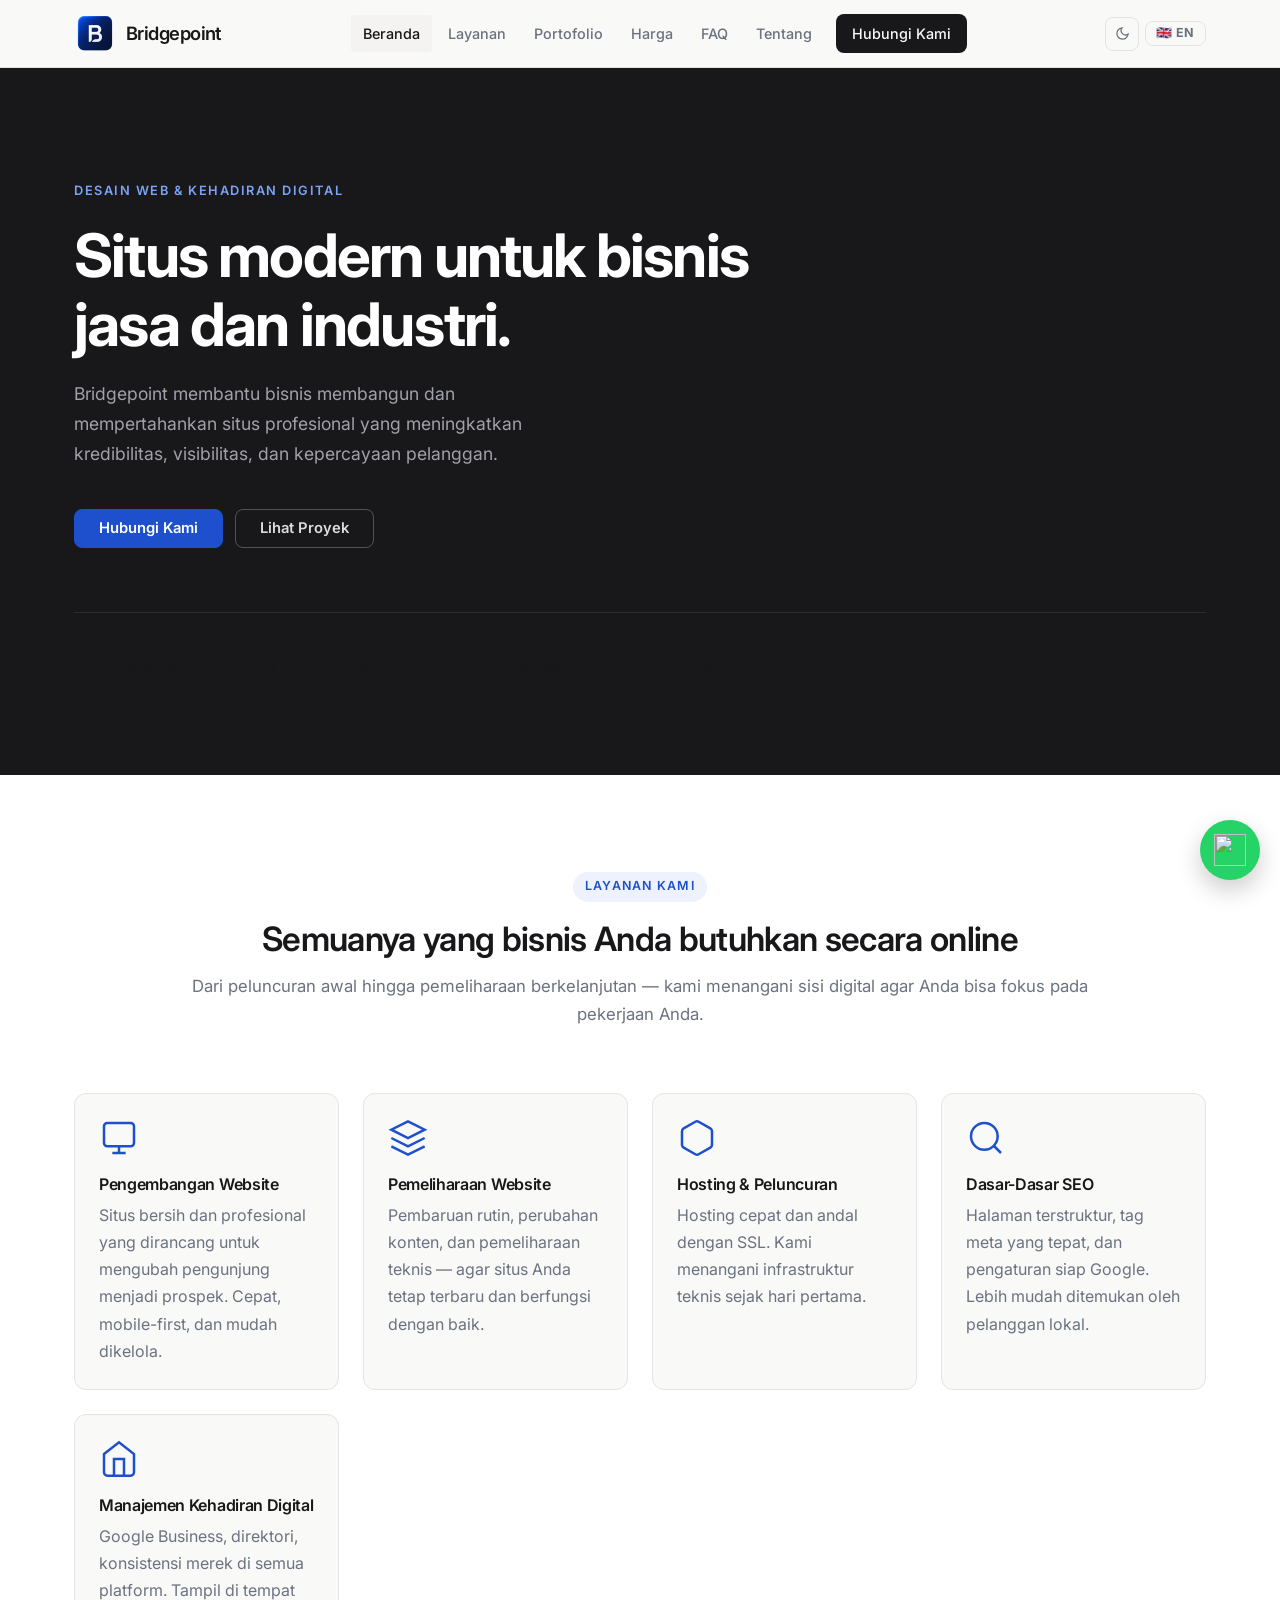
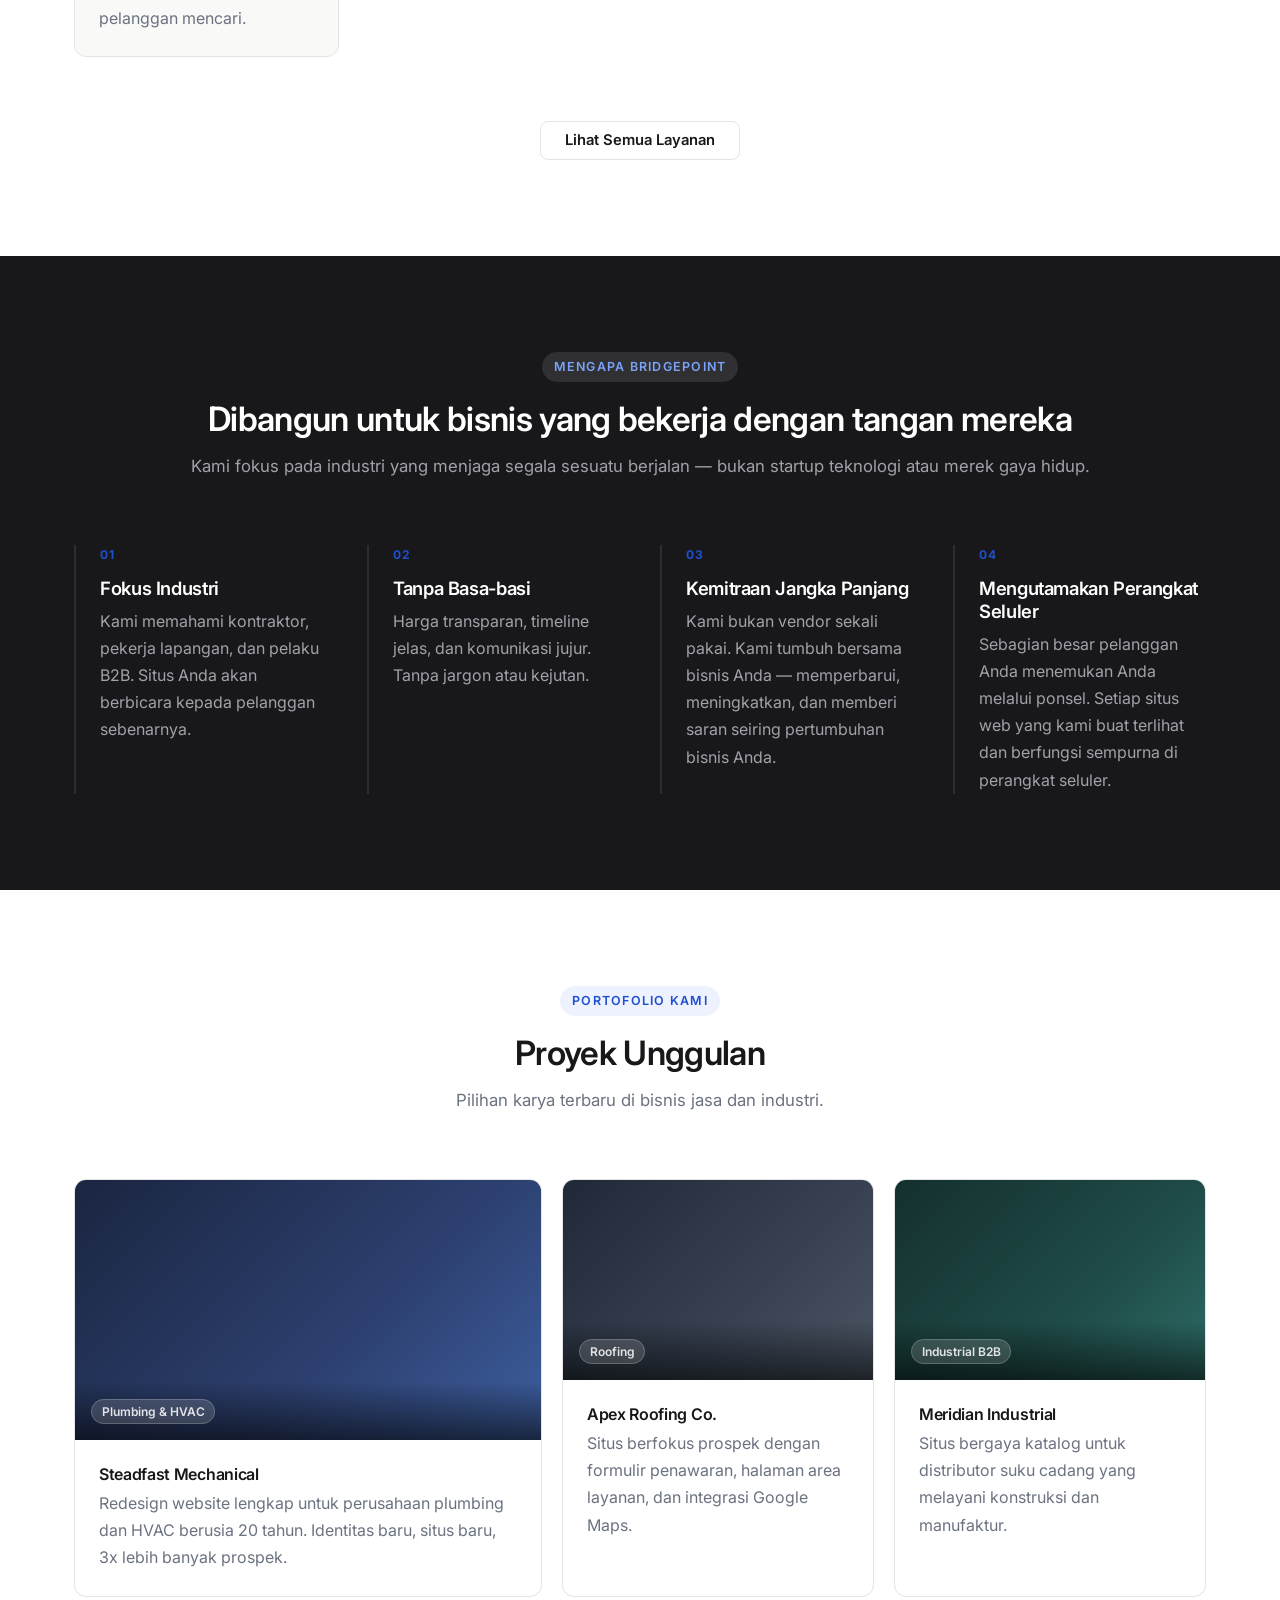
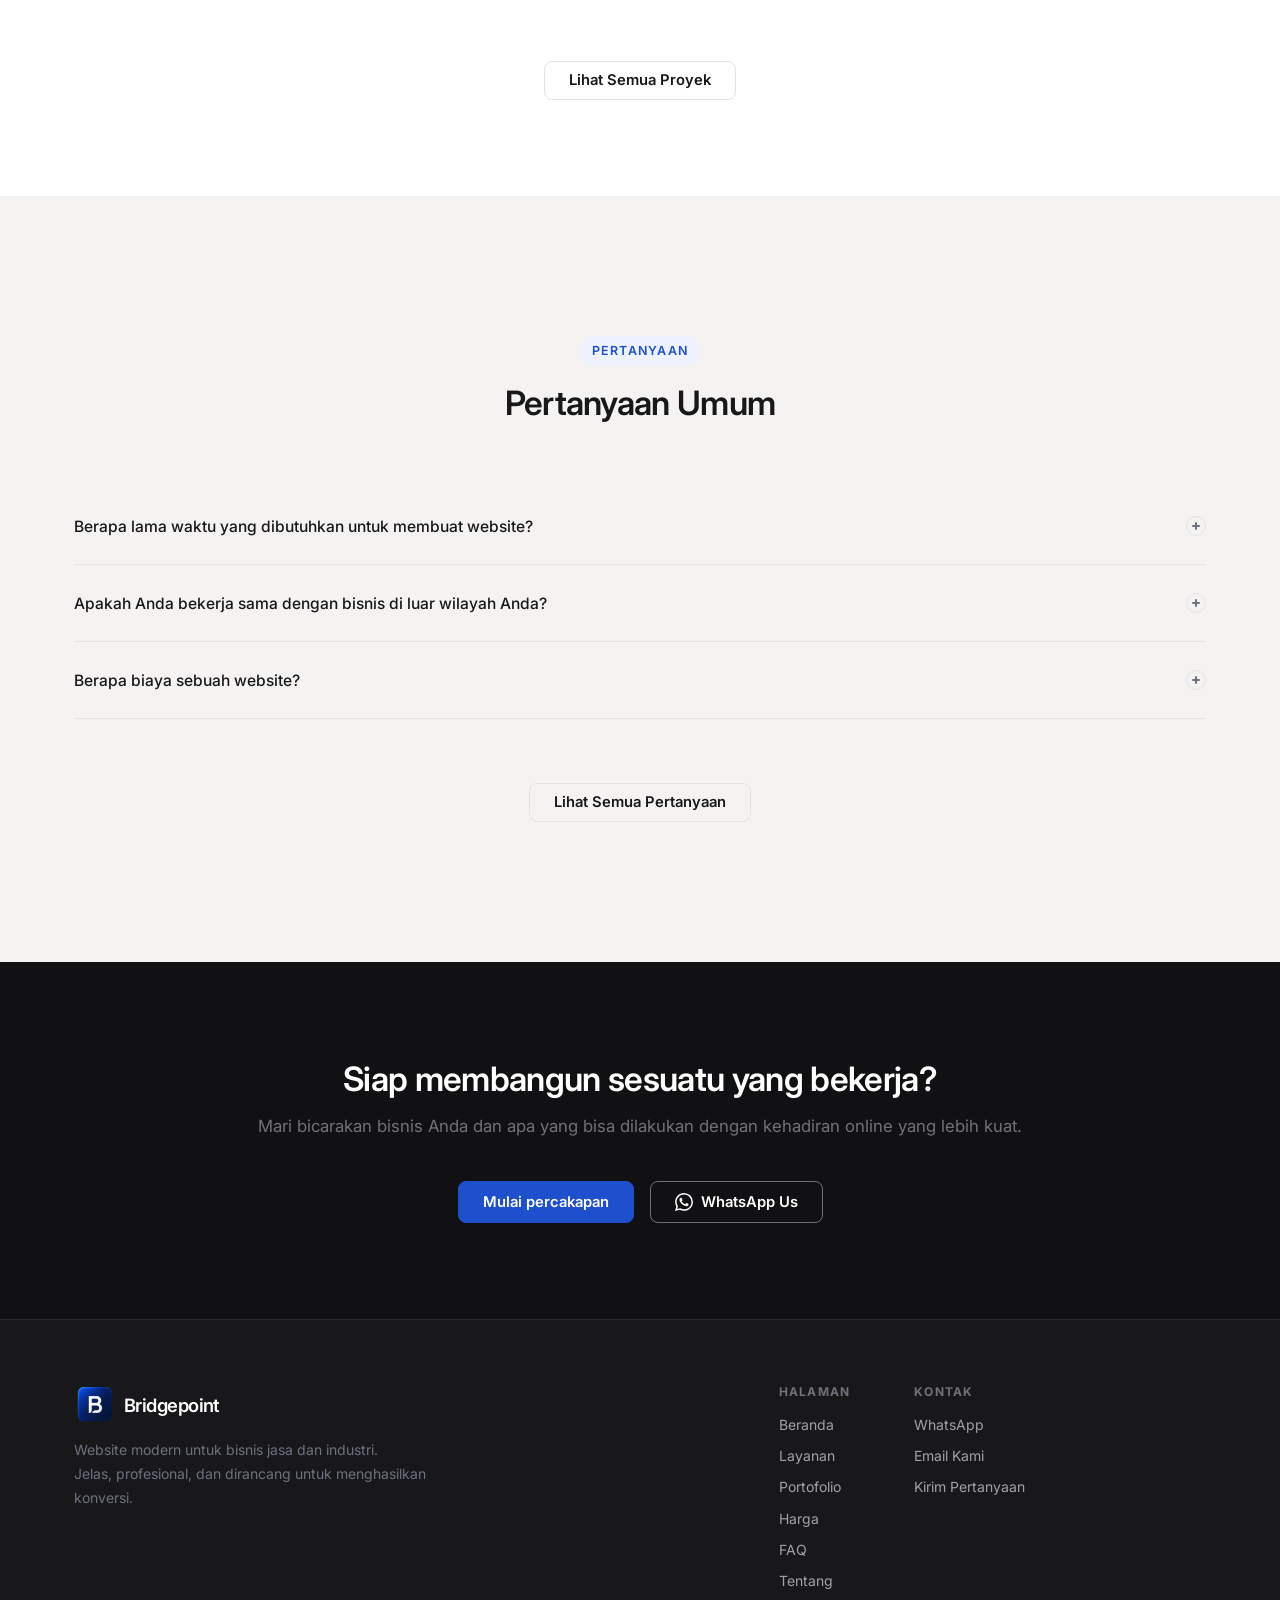
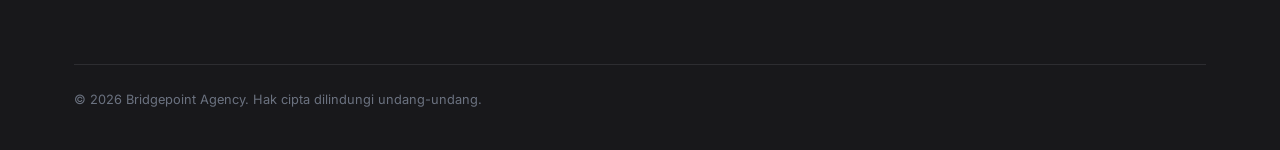
==== commit 8a0121dd: "update website files" ====
--- a/indo.html
+++ b/indo.html
@@ -1249,8 +1249,11 @@
       </section>
 
     </main>
-
+    <a href="https://wa.me/6289504556187?text=Hi%20Bridgepoint%2C%20Saya%20ingin%20tahu%20lebih%20lanjut%20tentang%20web%20design." class="whatsapp-float whatsapp-float--icon-only" target="_blank" rel="noopener noreferrer">
+      <img src="https://upload.wikimedia.org/wikipedia/commons/6/6b/WhatsApp.svg" class="whatsapp-float__img">
+    </a>
     <script src="script.js"></script>
+    
     <!-- ============================================================
          FOOTER
     ============================================================ -->
--- a/style.css
+++ b/style.css
@@ -460,6 +460,66 @@
 .btn-full {
   width: 100%;
   justify-content: center;
+}
+
+.whatsapp-float {
+  position: fixed;
+  right: 20px;
+  bottom: 20px;
+  display: flex;
+  align-items: center;
+  justify-content: center;
+  padding: 0.9rem;
+  width: 60px;
+  height: 60px;
+  border-radius: 50%;
+  overflow: hidden;
+  background: #25d366;
+  color: #ffffff;
+  box-shadow: 0 10px 25px rgba(0, 0, 0, 0.2);
+  text-decoration: none;
+  font-weight: 700;
+  z-index: 9999;
+  transition: transform var(--transition), box-shadow var(--transition), opacity var(--transition);
+}
+
+.whatsapp-float:hover {
+  transform: translateY(-3px);
+  box-shadow: 0 22px 40px rgba(37, 211, 102, 0.22);
+}
+
+.whatsapp-float__icon {
+  display: inline-flex;
+  width: 2rem;
+  height: 2rem;
+  align-items: center;
+  justify-content: center;
+  background: #ffffff;
+  color: #25d366;
+  border-radius: 50%;
+  flex-shrink: 0;
+}
+
+.whatsapp-float__icon svg {
+  width: 1.1rem;
+  height: 1.1rem;
+}
+
+.whatsapp-float__img {
+  width: 100%;
+  height: 100%;
+  object-fit: contain;
+  display: block;
+}
+
+@media (max-width: 720px) {
+  .whatsapp-float {
+    right: 0.85rem;
+    bottom: 0.85rem;
+    width: 3.6rem;
+    height: 3.6rem;
+    padding: 0.75rem;
+  }
 }
 
 /* ============================================================
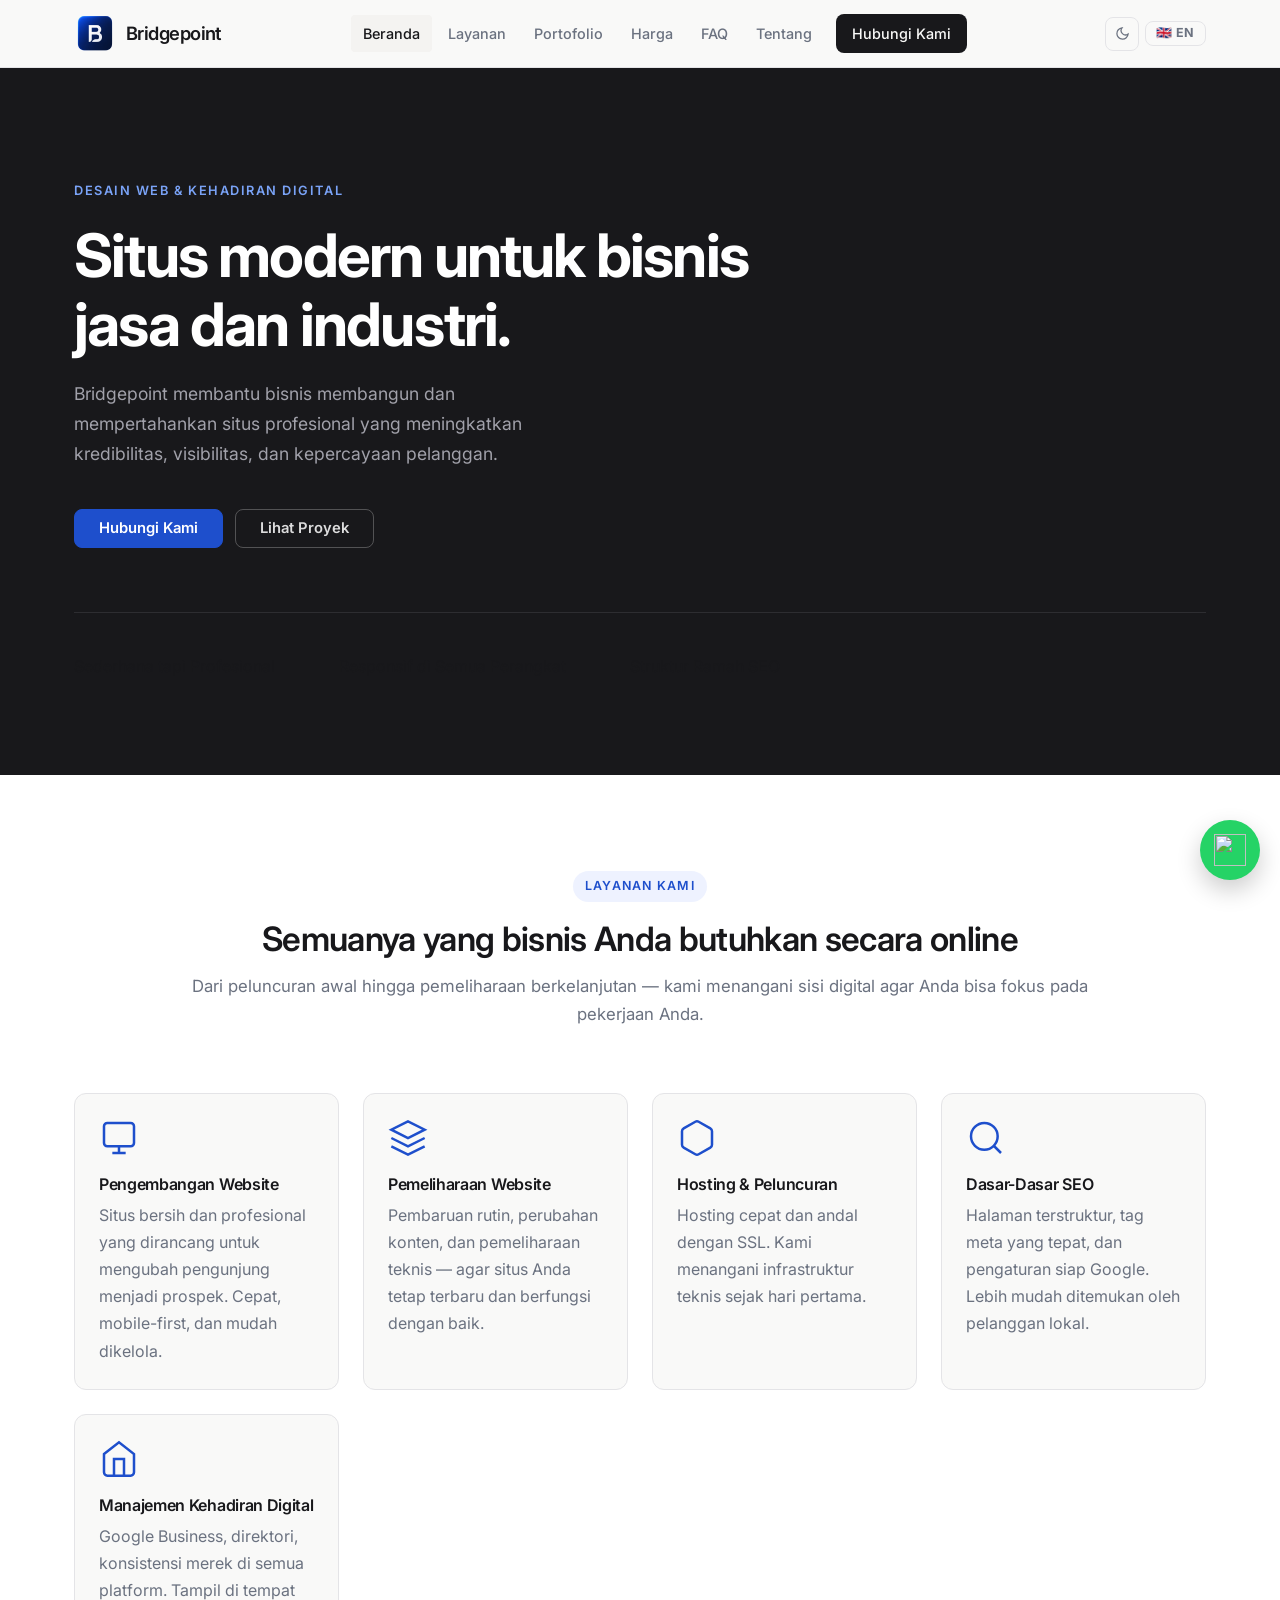
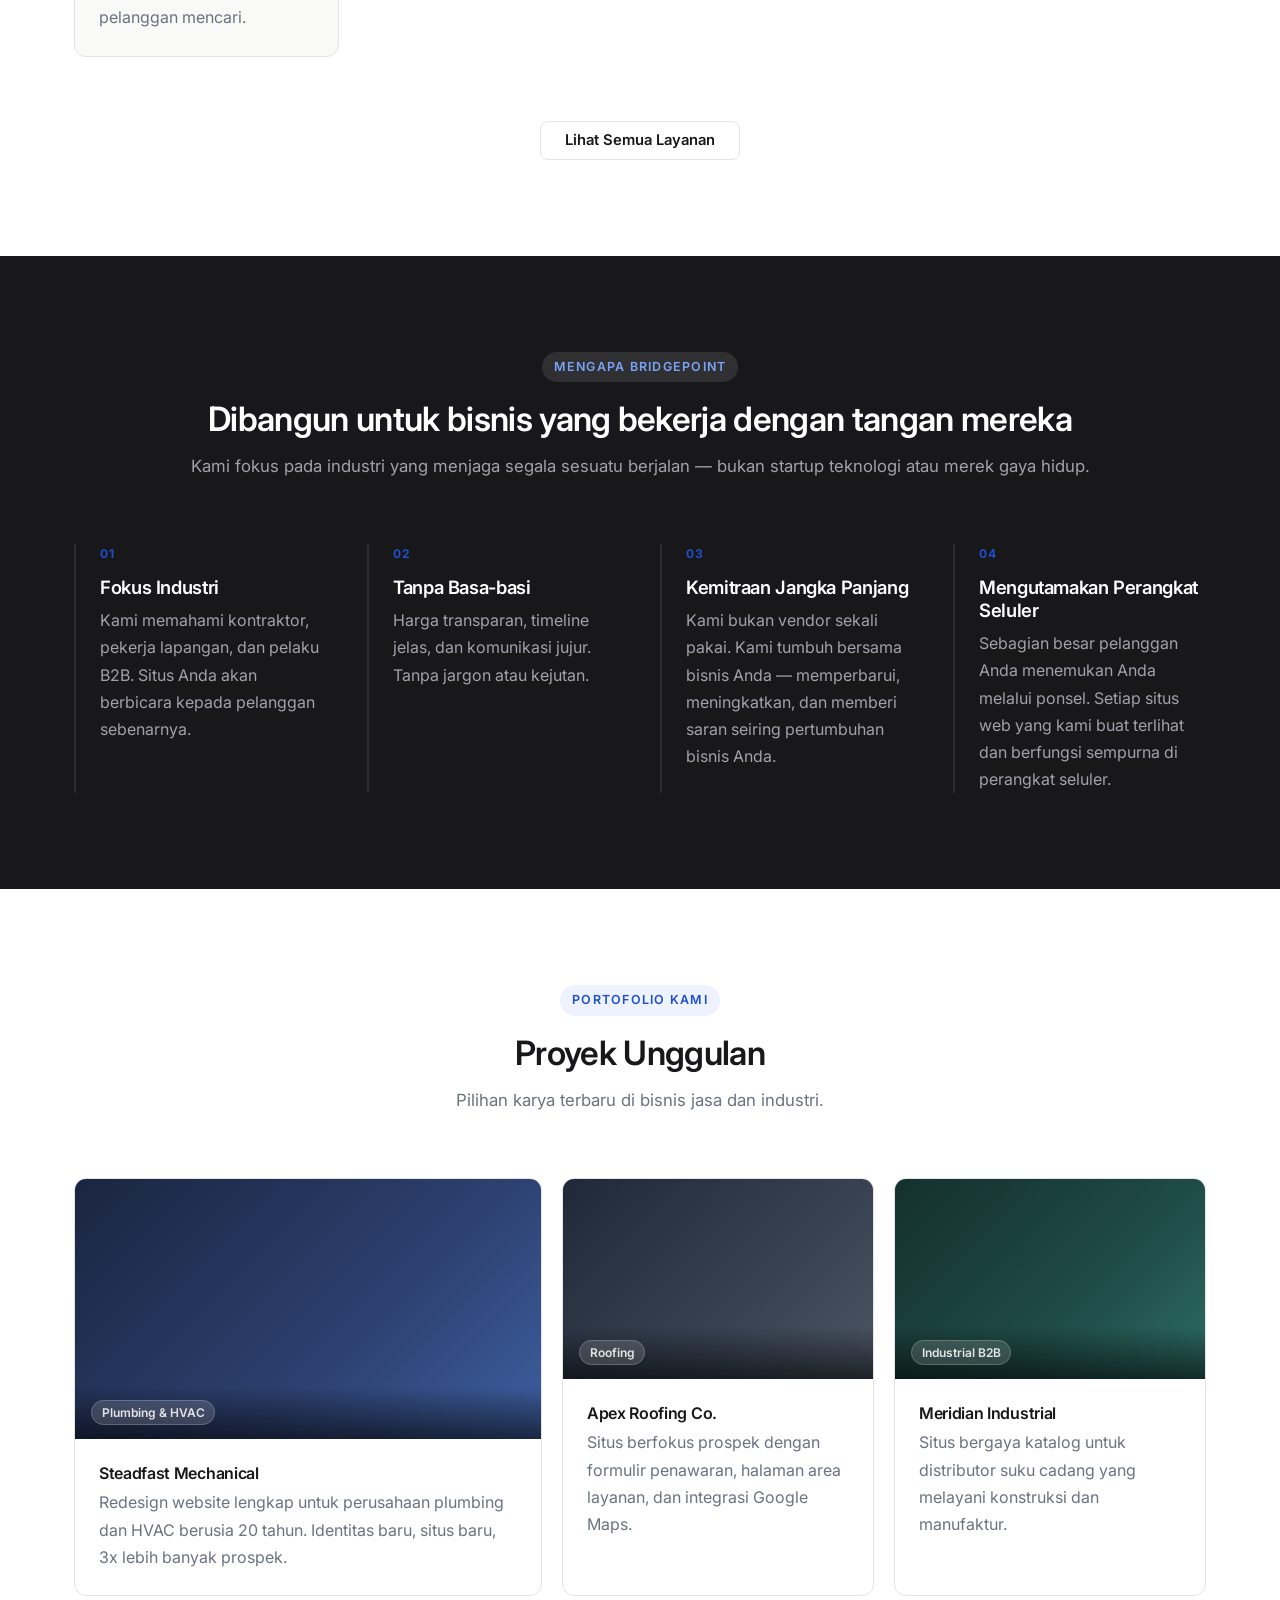
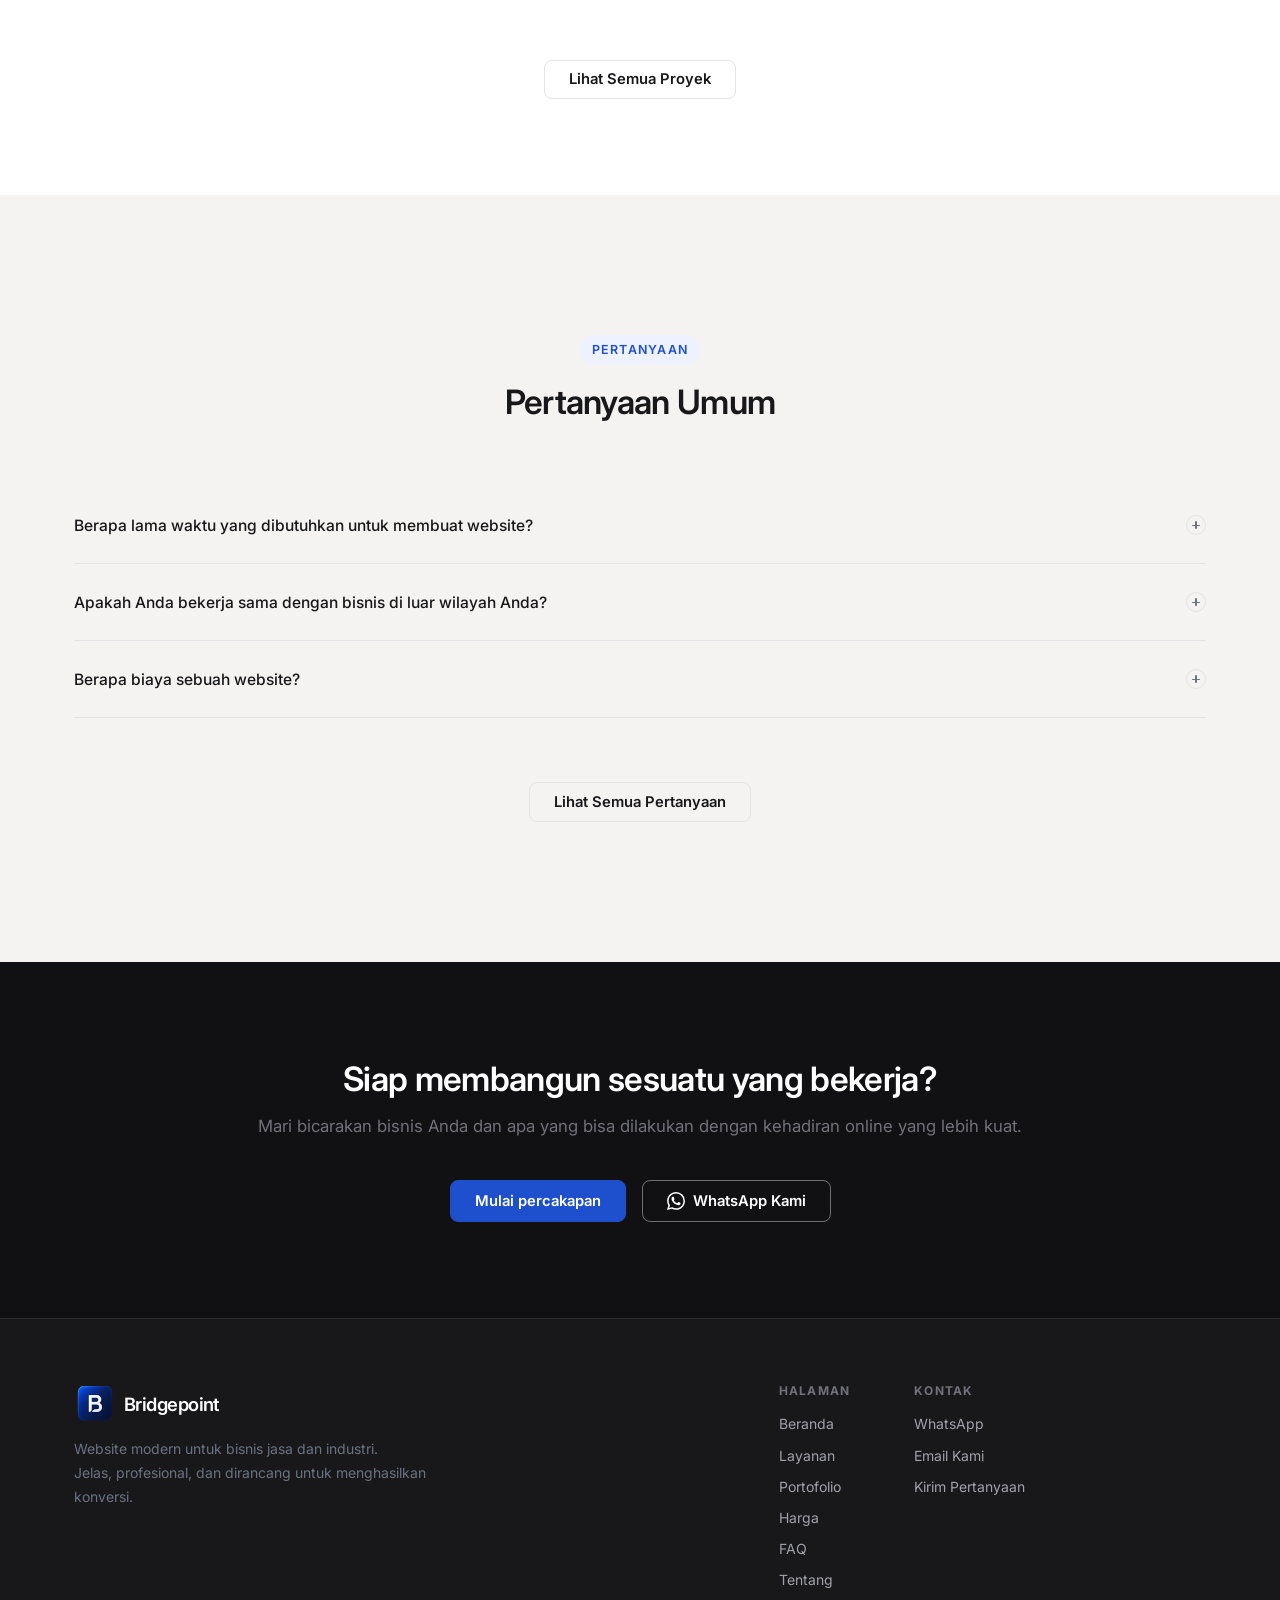
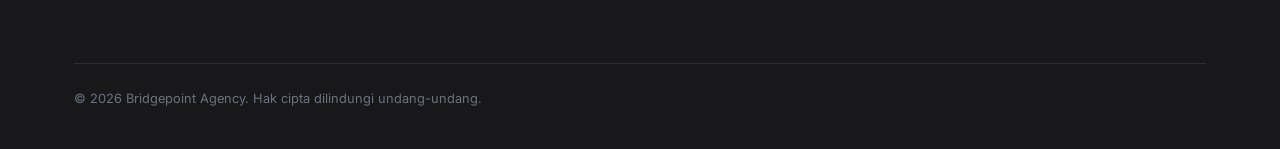
==== commit e6b8d278: "update website" ====
--- a/indo.html
+++ b/indo.html
@@ -1,3 +1,11 @@
+<script src="config.js"></script>
+
+<script>
+if (MAINTENANCE_MODE) {
+  window.location.href = "maintenance.html";
+}
+</script>
+
 <!DOCTYPE html>
 <html lang="id">
   <head>
@@ -288,7 +296,7 @@
                 <a href="#contact" class="btn btn-primary" data-page="contact">Mulai percakapan</a>
                 <a href="https://wa.me/6289504556187" class="btn btn-outline-white" target="_blank" rel="noopener">
                   <svg width="18" height="18" viewBox="0 0 24 24" fill="currentColor"><path d="M17.472 14.382c-.297-.149-1.758-.867-2.03-.967-.273-.099-.471-.148-.67.15-.197.297-.767.966-.94 1.164-.173.199-.347.223-.644.075-.297-.15-1.255-.463-2.39-1.475-.883-.788-1.48-1.761-1.653-2.059-.173-.297-.018-.458.13-.606.134-.133.298-.347.446-.52.149-.174.198-.298.298-.497.099-.198.05-.371-.025-.52-.075-.149-.669-1.612-.916-2.207-.242-.579-.487-.5-.669-.51-.173-.008-.371-.01-.57-.01-.198 0-.52.074-.792.372-.272.297-1.04 1.016-1.04 2.479 0 1.462 1.065 2.875 1.213 3.074.149.198 2.096 3.2 5.077 4.487.709.306 1.262.489 1.694.625.712.227 1.36.195 1.871.118.571-.085 1.758-.719 2.006-1.413.248-.694.248-1.289.173-1.413-.074-.124-.272-.198-.57-.347m-5.421 7.403h-.004a9.87 9.87 0 01-5.031-1.378l-.361-.214-3.741.982.998-3.648-.235-.374a9.86 9.86 0 01-1.51-5.26c.001-5.45 4.436-9.884 9.888-9.884 2.64 0 5.122 1.03 6.988 2.898a9.825 9.825 0 012.893 6.994c-.003 5.45-4.437 9.884-9.885 9.884m8.413-18.297A11.815 11.815 0 0012.05 0C5.495 0 .16 5.335.157 11.892c0 2.096.547 4.142 1.588 5.945L.057 24l6.305-1.654a11.882 11.882 0 005.683 1.448h.005c6.554 0 11.89-5.335 11.893-11.893a11.821 11.821 0 00-3.48-8.413z"/></svg>
-                  WhatsApp Us
+                  WhatsApp Kami
                 </a>
               </div>
             </div>
@@ -448,7 +456,7 @@
                 </div>
                 <div class="portfolio-info">
                   <h3>Steadfast Mechanical</h3>
-                  <p>Full brand and website overhaul for a residential plumbing and HVAC contractor. New visual identity, improved service pages, and a streamlined contact flow.</p>
+                  <p>Redesain merek dan website lengkap untuk kontraktor plumbing dan HVAC residensial. Identitas visual baru, halaman layanan yang ditingkatkan, dan alur kontak yang disederhanakan.</p>
                   <div class="portfolio-tags">
                     <span>Desain Web</span>
                     <span>Branding</span>
@@ -467,7 +475,7 @@
                 </div>
                 <div class="portfolio-info">
                   <h3>Apex Roofing Co.</h3>
-                  <p>Lead-generation focused site for a regional roofing company. Prominent phone and quote CTAs, service area pages, and photo gallery of completed jobs.</p>
+                  <p>Situs berfokus pada pengumpulan prospek untuk perusahaan atap regional. Tombol telepon dan formulir penawaran yang mencolok, halaman area layanan, dan galeri foto pekerjaan yang selesai.</p>
                   <div class="portfolio-tags">
                     <span>Desain Web</span>
                     <span>Lead Gen</span>
@@ -485,7 +493,7 @@
                 </div>
                 <div class="portfolio-info">
                   <h3>Meridian Industrial</h3>
-                  <p>Catalog-style website for a parts distributor serving construction and manufacturing clients. Clean product categorization and inquiry form by product line.</p>
+                  <p>Situs bergaya katalog untuk distributor suku cadang yang melayani klien konstruksi dan manufaktur. Kategori produk yang rapi dan formulir permintaan per lini produk.</p>
                   <div class="portfolio-tags">
                     <span>B2B</span>
                     <span>Katalog</span>
@@ -523,7 +531,7 @@
                 </div>
                 <div class="portfolio-info">
                   <h3>Vantage Electrical</h3>
-                  <p>Website update for an established electrical contractor. Modernized design, updated service descriptions, and improved mobile experience.</p>
+                  <p>Pembaruan website untuk kontraktor listrik mapan. Desain dimodernisasi, deskripsi layanan diperbarui, dan pengalaman mobile ditingkatkan.</p>
                   <div class="portfolio-tags">
                     <span>Redesain</span>
                     <span>Optimasi Mobile</span>
@@ -579,28 +587,27 @@
                   <h2>Essential Website</h2>
 
                   <div class="pricing-number">
-                    Mulai dari Rp. 4,9jt
+                    Rp. 5,5jt
                   </div>
 
                   <p>
-                    Situs sederhana dan profesional untuk
-                    bisnis yang membutuhkan kehadiran online yang kuat
-                    dan kepercayaan pelanggan.
+                    Landing page yang bersih dan profesional yang membantu bisnis Anda terlihat kredibel secara online dan mudah dihubungi.
                   </p>
 
                   <ul class="service-list">
-                    <li>Hingga 5 halaman</li>
-                    <li>Desain ramah mobile</li>
-                    <li>Integrasi WhatsApp</li>
-                    <li>Form kontak</li>
-                    <li>Pengaturan SEO dasar</li>
-                    <li>Termasuk deployment</li>
+                    <li>Landing page 1 halaman atau landing page multi-bagian sederhana</li>
+                    <li>Desain UI/UX yang bersih (modern & responsif)</li>
+                    <li>Optimasi untuk perangkat seluler</li>
+                    <li>Bagian inti (hero, layanan, tentang kami, kontak)</li>
+                    <li>Formulir kontak atau integrasi WhatsApp</li>
+                    <li>Pengaturan performa pemuatan cepat</li>
+                    <li>Penyebaran (pengaturan situs web langsung)</li>
                   </ul>
 
                   <br>
-
-                  <p>Timeline: 1-2 minggu
-                  </p>
+                  <p><strong>Terbaik untuk:</strong> Bisnis baru, usaha kecil, atau siapa pun yang membutuhkan kehadiran online cepat tanpa kerumitan.</p>
+                  
+                  <p>Estimasi Waktu: 1–2 minggu</p>
 
                   <a href="#contact" class="btn btn-primary" data-page="contact">
                     Mulai Sekarang
@@ -609,41 +616,37 @@
                 </div>
               </div>
 
-              <!-- GROWTH WEBSITE -->
+              <!-- BUSINESS GROWTH -->
               <div class="service-detail-card">
                 <div class="service-detail-body">
 
-                  <h2>Growth Website
-                    <br>(PALING POPULER)
-                  </h2>
+                  <h2>Business Growth</h2>
 
                   <div class="pricing-number">
-                    Rp. 8,9jt
+                    Mulai dari Rp. 5,5jt
                   </div>
 
                   <p>
-                    Dibuat untuk bisnis yang membutuhkan branding lebih kuat,
-                    struktur lebih baik, kustomisasi lebih lanjut, dan potensi konversi yang lebih tinggi.
+                    Landing page strategis yang dirancang untuk membangun kepercayaan, mengarahkan perhatian, dan meningkatkan pertanyaan pelanggan.
                   </p>
 
                   <ul class="service-list">
-                    <li>Tata letak kustom</li>
-                    <li>Lebih banyak halaman dan bagian</li>
-                    <li>Tampilan portofolio/proyek</li>
-                    <li>Bagian FAQ</li>
-                    <li>Pengalaman UX/UI yang lebih baik</li>
-                    <li>Fleksibilitas kustomisasi lebih banyak</li>
-                    <li>Struktur yang dapat berkembang untuk pertumbuhan masa depan</li>
-                  </ul> 
+                    <li>Struktur halaman yang berfokus pada konversi</li>
+                    <li>Alur UX yang ditingkatkan (perjalanan pengunjung yang terpandu)</li>
+                    <li>Struktur pesan hero yang kuat</li>
+                    <li>Bagian rincian layanan untuk kejelasan</li>
+                    <li>Bagian kepercayaan (testimoni / tata letak kredibilitas)</li>
+                    <li>Optimasi WhatsApp / formulir</li>
+                    <li>Optimasi kinerja</li>
+                    <li>Integrasi Google Maps</li>
+                  </ul>
 
                   <br>
-
-                  <p>Ideal untuk:
-                    perusahaan B2B, agensi, konsultan, kontraktor, dan bisnis jasa.
-                  </p>
-
-                  <p>Timeline: 2-4 minggu
-                  </p>
+                  <p><strong>Terbaik untuk:</strong> Bisnis jasa yang menginginkan lebih banyak permintaan yang konsisten.</p>
+
+                  <p><strong>Direkomendasikan untuk sebagian besar bisnis</strong></p>
+
+                  <p>Estimasi Waktu: 2–4 minggu</p>
 
                   <a href="#contact" class="btn btn-primary" data-page="contact">
                     Diskusikan Proyek
@@ -652,72 +655,79 @@
                 </div>
               </div>
 
-            </div> <!-- END GRID -->
-
-              <!-- ONGOING MANAGEMENT -->
-              <div class="service-detail-card ongoing-card">
+              <!-- PREMIUM CONVERSION -->
+              <div class="service-detail-card">
                 <div class="service-detail-body">
 
-                  <h2>Manajemen Berkelanjutan</h2>
+                  <h2>Premium Konversi</h2>
+
+                  <div class="pricing-number">
+                    Mulai dari Rp. 9jt–14,5jt
+                  </div>
 
                   <p>
-                    Dukungan website berkelanjutan yang dirancang untuk menjaga
-                    website bisnis Anda tetap aman, diperbarui, dan dipelihara secara profesional dari waktu ke waktu.
+                    Landing page dengan tingkat kepercayaan tinggi yang dirancang untuk bisnis kompetitif yang menginginkan branding yang lebih kuat dan performa konversi yang lebih baik.
                   </p>
 
-                  <p class="pricing-note">
-                    Paket pemeliharaan dapat disesuaikan berdasarkan ukuran website
-                    dan kebutuhan pembaruan.
-                  </p>
-
-                  <!-- CARE PLAN ESSENTIAL -->
-                  <div class="pricing-subplan">
-
-                    <h3>Paket Essential Care</h3>
-
-                    <div class="pricing-number">
-                      Rp. 750k/bulan
-                    </div>
-
-                    <ul class="service-list">
-                      <li>Hosting</li>
-                      <li>Pemantauan</li>
-                      <li>Pencadangan data</li>
-                      <li>Pembaruan konten kecil</li>
-                    </ul>
-
-                  </div>
-
-                  <!-- CARE PLAN GROWTH -->
-                  <div class="pricing-subplan">
-
-                    <h3>Paket Growth Care</h3>
-
-                    <div class="pricing-number">
-                      Rp. 1,5jt/bulan
-                    </div>
-
-                    <ul class="service-list">
-                      <li>Pemeliharaan website</li>
-                      <li>Pembaruan konten</li>
-                      <li>Peningkatan SEO dasar</li>
-                      <li>Pemantauan analitik</li>
-                      <li>Dukungan prioritas</li>
-                    </ul>
-
-                  </div>
+                  <ul class="service-list">
+                    <li>Struktur UI/UX lanjutan (layout kustom)</li>
+                    <li>Alur halaman berkonversi tinggi</li>
+                    <li>Panduan struktur copy (alur cerita)</li>
+                    <li>Bagian bukti sosial (testimoni / otoritas)</li>
+                    <li>Hierarki visual yang lebih baik (nuansa premium)</li>
+                    <li>Optimasi SEO & performa</li>
+                    <li>Kolaborasi prioritas</li>
+                    <li>Banyak ronde revisi</li>
+                    <li>Integrasi Google Map</li>
+                  </ul>
 
                   <br>
+                  <p><strong>Terbaik untuk:</strong> Bisnis yang sudah mapan di industri kompetitif.</p>
+
+                  <p>Estimasi Waktu: 2–4 minggu</p>
 
                   <a href="#contact" class="btn btn-primary" data-page="contact">
-                    Dapatkan Dukungan
+                    Diskusikan Proyek
                   </a>
 
                 </div>
               </div>
 
-          </div>
-        </div>
+            </div> <!-- .pricing-grid -->
+
+            <br>
+            <!-- WEBSITE CARE & MAINTENANCE -->
+            <div class="maintenance-block">
+
+              <h2>Perawatan & Pemeliharaan Website</h2>
+
+              <p class="pricing-number">
+                Rp. 350k - 900k / bulan
+              </p>
+
+              <p>
+                Dukungan berkelanjutan opsional untuk menjaga situs Anda stabil, diperbarui, dan berjalan lancar setelah peluncuran.
+              </p>
+
+              <ul class="service-list">
+                <li>Pembaruan konten (teks & gambar)</li>
+                <li>Penyesuaian UI kecil</li>
+                <li>Perbaikan bug & penanganan masalah</li>
+                <li>Pemantauan performa & uptime</li>
+                <li>Dukungan teknis dasar</li>
+                <li>Bantuan deployment jika diperlukan</li>
+              </ul>
+              
+              <p><strong>Terbaik untuk:</strong> Bisnis yang ingin situs dikelola tanpa repot setelah peluncuran.</p>
+              
+              <a href="#contact" class="btn btn-primary" data-page="contact">
+                Dapatkan Dukungan
+              </a>
+
+            </div> <!-- .maintenance-block -->
+
+          </div> <!-- .container -->
+        </div> <!-- .section-pricing-block -->
 
         <!-- PRICING NOTES -->
         <div class="section-white">
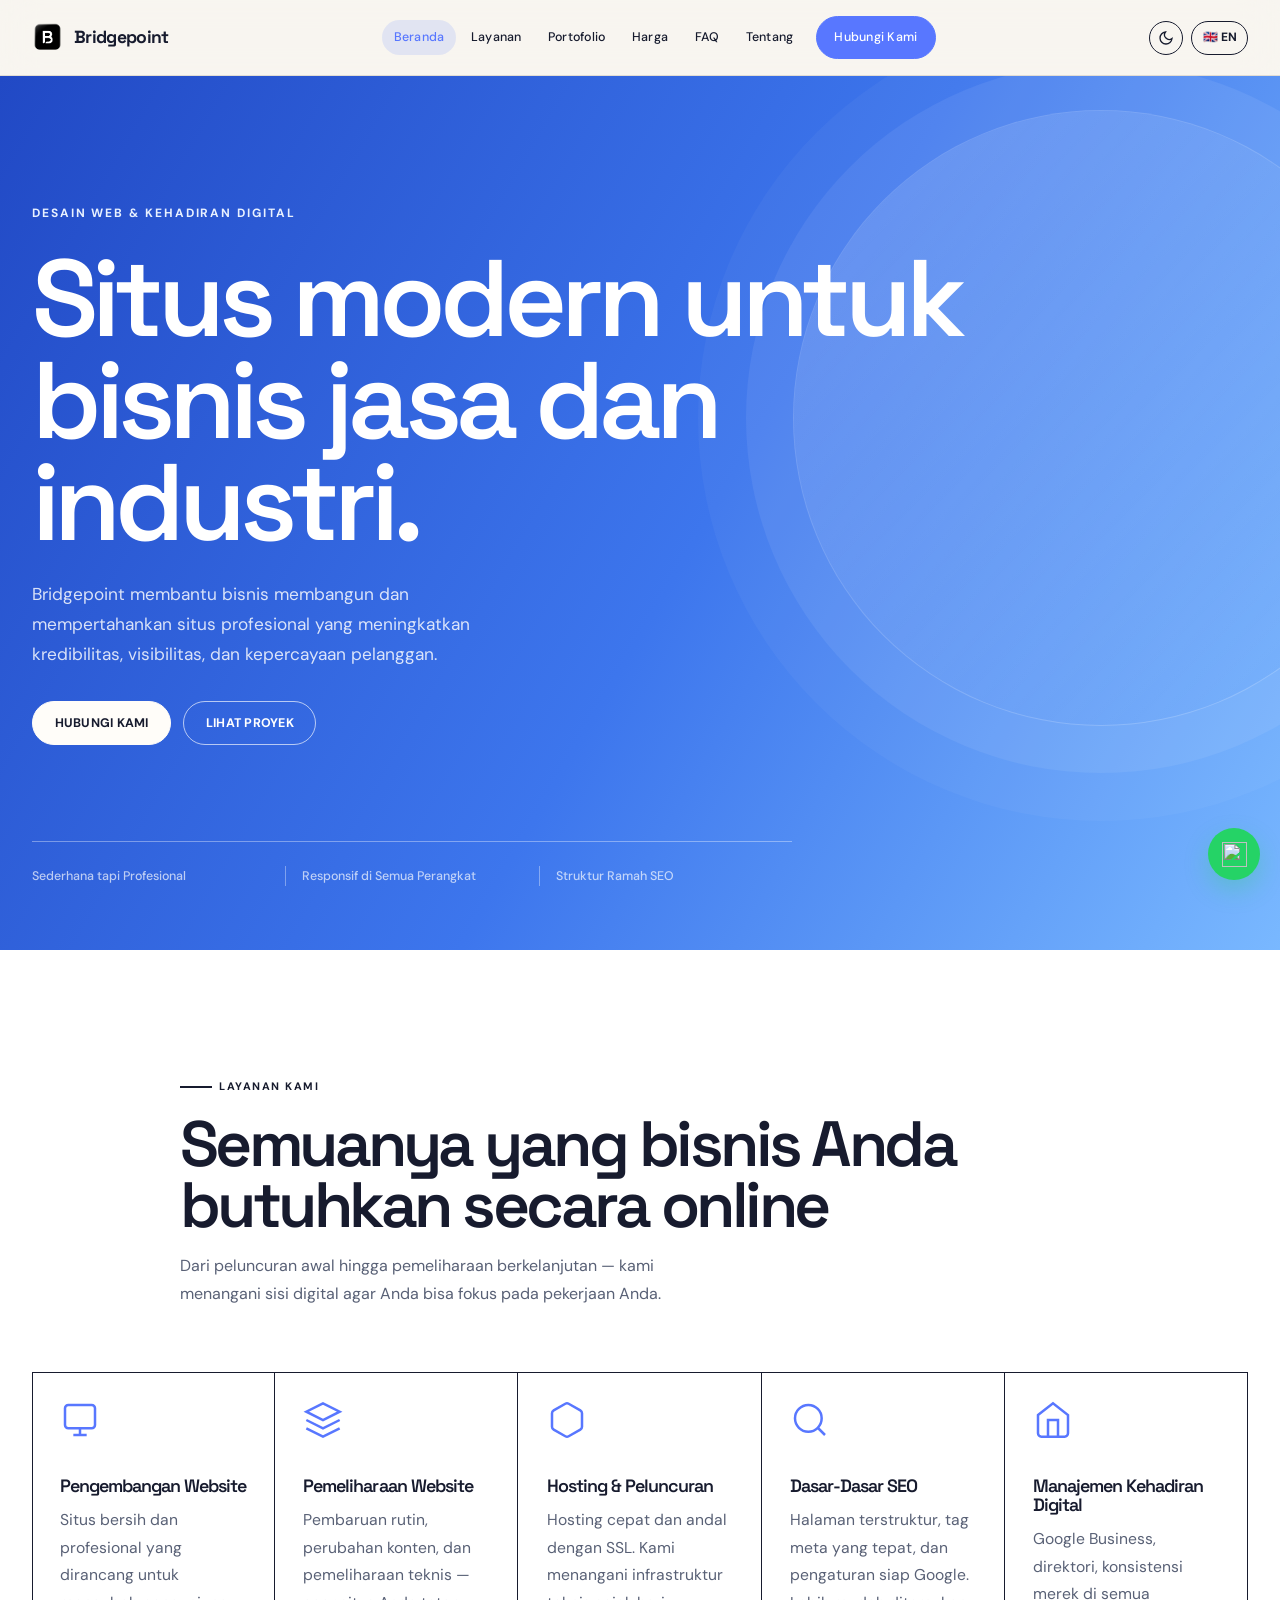
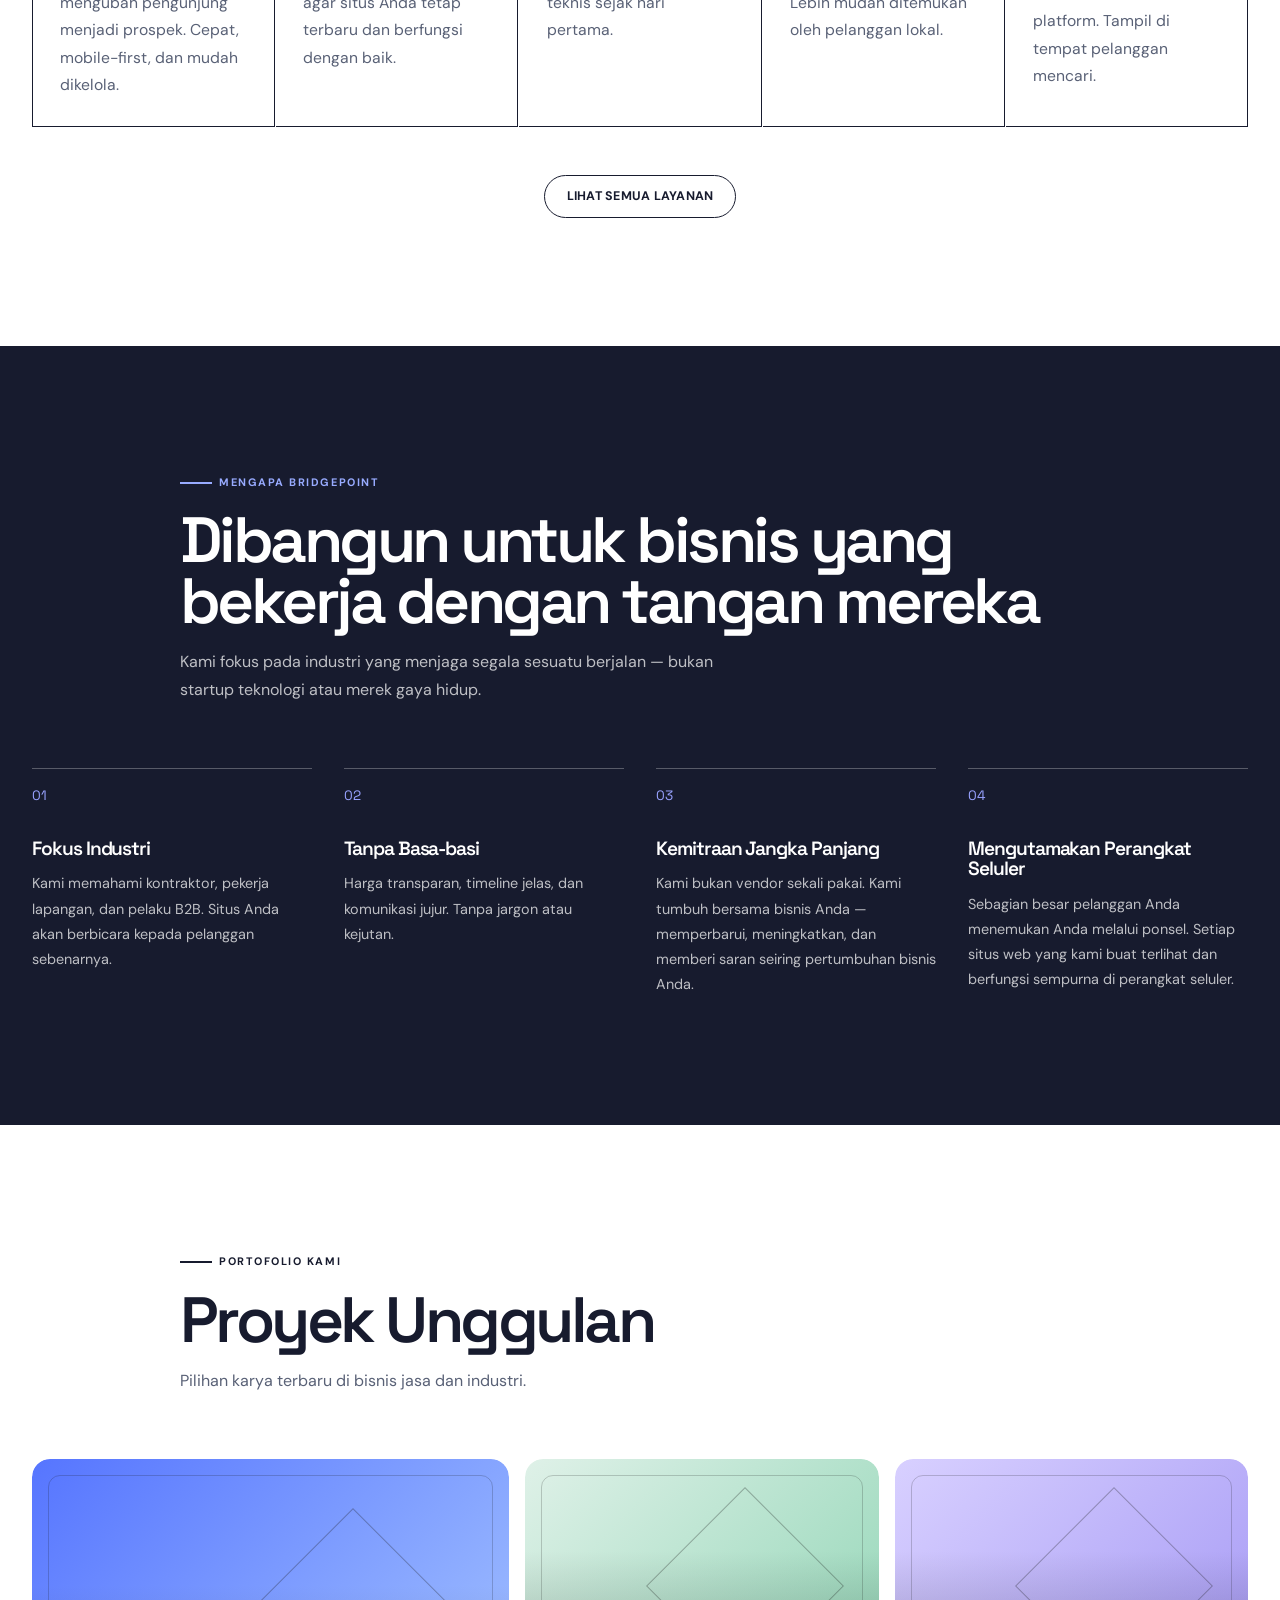
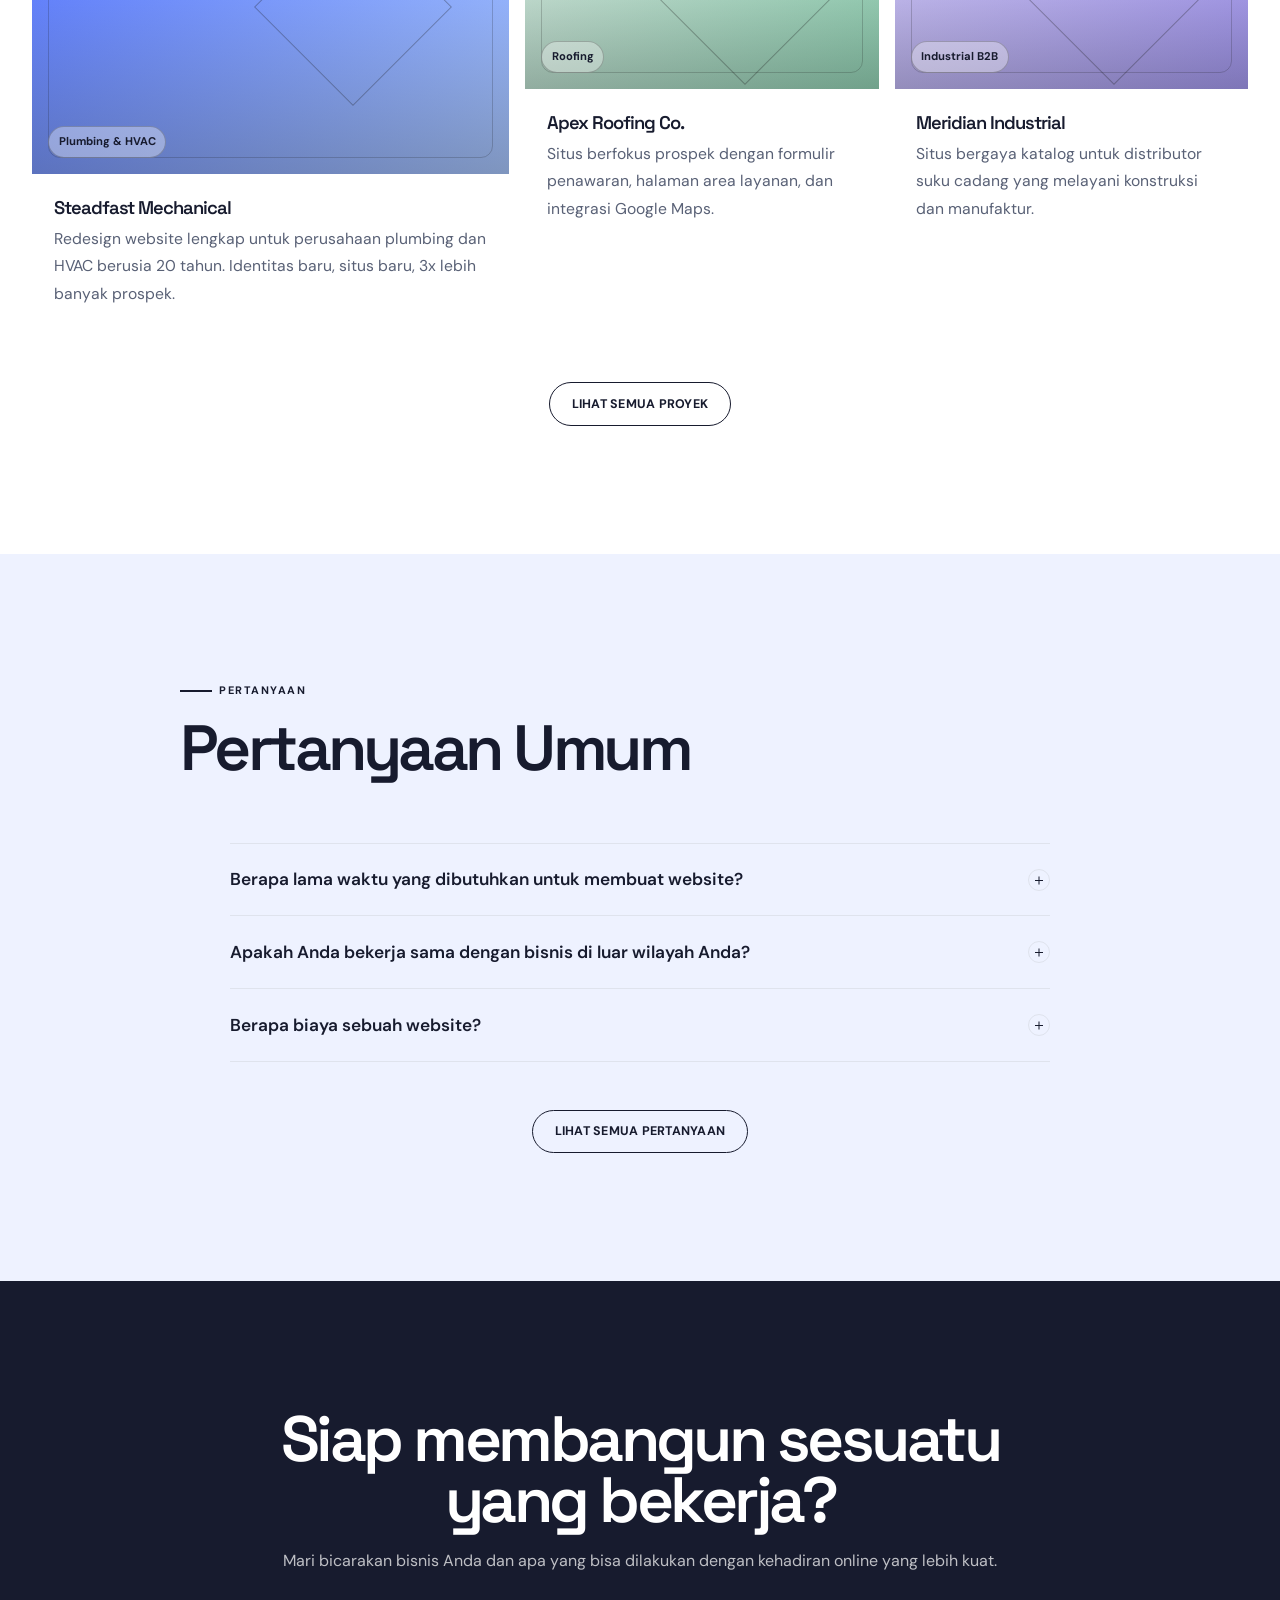
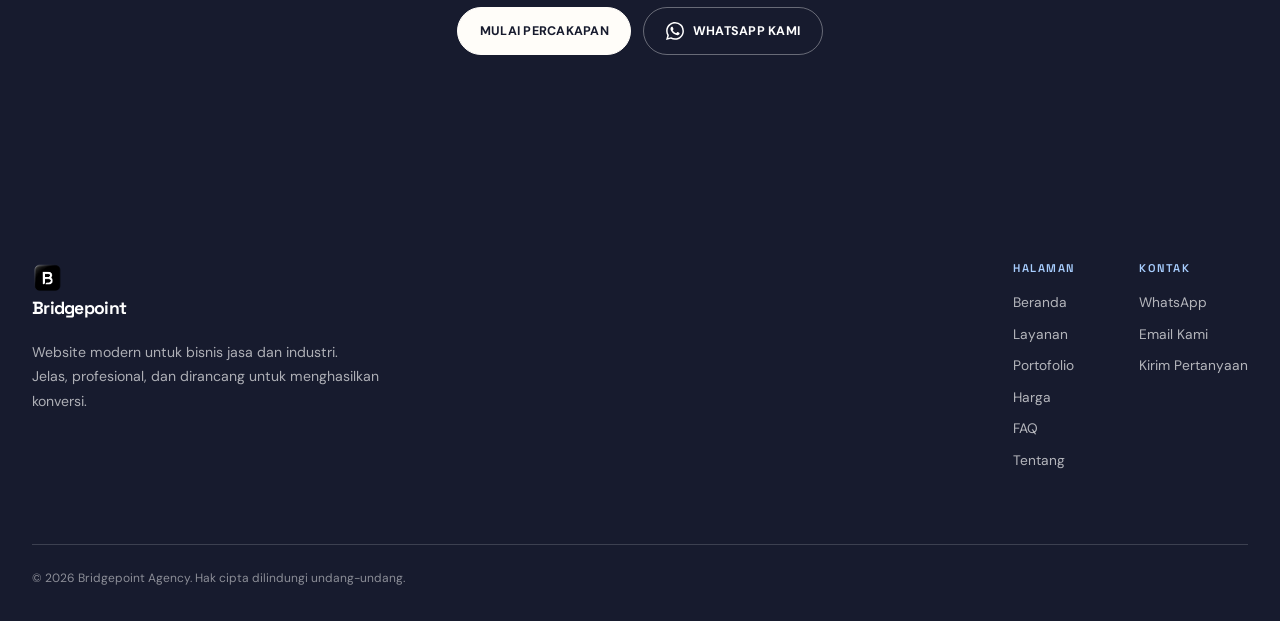
==== commit 888b1d76: "update" ====
--- a/indo.html
+++ b/indo.html
@@ -19,7 +19,7 @@
     <meta property="og:type" content="website" />
     <link rel="preconnect" href="https://fonts.googleapis.com">
     <link rel="preconnect" href="https://fonts.gstatic.com" crossorigin>
-    <link href="https://fonts.googleapis.com/css2?family=Inter:ital,wght@0,300;0,400;0,500;0,600;0,700;1,400&family=IBM+Plex+Serif:wght@400;500&display=swap" rel="stylesheet">
+    <link href="https://fonts.googleapis.com/css2?family=DM+Sans:wght@400;500;600;700&family=Space+Grotesk:wght@500;600;700&display=swap" rel="stylesheet">
     <link rel="stylesheet" href="style.css">
     <script>
       (function() {
@@ -621,9 +621,10 @@
                 <div class="service-detail-body">
 
                   <h2>Business Growth</h2>
+                    <p>Mulai dari</p>
 
                   <div class="pricing-number">
-                    Mulai dari Rp. 5,5jt
+                    5,5jt
                   </div>
 
                   <p>
@@ -660,9 +661,10 @@
                 <div class="service-detail-body">
 
                   <h2>Premium Konversi</h2>
+                  <p>Mulai dari</p>
 
                   <div class="pricing-number">
-                    Mulai dari Rp. 9jt–14,5jt
+                    Rp. 9jt–14,5jt
                   </div>
 
                   <p>
@@ -697,34 +699,37 @@
 
             <br>
             <!-- WEBSITE CARE & MAINTENANCE -->
-            <div class="maintenance-block">
-
-              <h2>Perawatan & Pemeliharaan Website</h2>
-
-              <p class="pricing-number">
-                Rp. 350k - 900k / bulan
-              </p>
-
-              <p>
-                Dukungan berkelanjutan opsional untuk menjaga situs Anda stabil, diperbarui, dan berjalan lancar setelah peluncuran.
-              </p>
-
-              <ul class="service-list">
-                <li>Pembaruan konten (teks & gambar)</li>
-                <li>Penyesuaian UI kecil</li>
-                <li>Perbaikan bug & penanganan masalah</li>
-                <li>Pemantauan performa & uptime</li>
-                <li>Dukungan teknis dasar</li>
-                <li>Bantuan deployment jika diperlukan</li>
-              </ul>
-              
-              <p><strong>Terbaik untuk:</strong> Bisnis yang ingin situs dikelola tanpa repot setelah peluncuran.</p>
-              
-              <a href="#contact" class="btn btn-primary" data-page="contact">
-                Dapatkan Dukungan
-              </a>
-
-            </div> <!-- .maintenance-block -->
+            <div class="service-detail-card">
+              <div class="service-detail-body maintenance-block">
+
+                <h2>Perawatan & Pemeliharaan Website</h2>
+
+                <p class="pricing-number">
+                  Rp. 350k - 900k / bulan
+                </p>
+
+                <p>
+                  Dukungan berkelanjutan opsional untuk menjaga situs Anda stabil, diperbarui, dan berjalan lancar setelah peluncuran.
+                </p>
+
+                <ul class="service-list">
+                  <li>Pembaruan konten (teks & gambar)</li>
+                  <li>Penyesuaian UI kecil</li>
+                  <li>Perbaikan bug & penanganan masalah</li>
+                  <li>Pemantauan performa & uptime</li>
+                  <li>Dukungan teknis dasar</li>
+                  <li>Bantuan deployment jika diperlukan</li>
+                </ul>
+
+                <br>
+                <p><strong>Terbaik untuk:</strong> Bisnis yang ingin situs dikelola tanpa repot setelah peluncuran.</p>
+                
+                <a href="#contact" class="btn btn-primary" data-page="contact">
+                  Dapatkan Dukungan
+                </a>
+
+              </div>
+            </div> <!-- .service-detail-card -->
 
           </div> <!-- .container -->
         </div> <!-- .section-pricing-block -->
--- a/style.css
+++ b/style.css
@@ -1,11 +1,3 @@
-/* ============================================================
-   BRIDGEPOINT AGENCY — style.css
-   Clean, professional, industrial-business-focused
-   ============================================================ */
-
-/* ============================================================
-   1. CSS RESET & BASE
-   ============================================================ */
 *, *::before, *::after {
   box-sizing: border-box;
   margin: 0;
@@ -13,1870 +5,657 @@
 }
 
 :root {
-  /* Colors */
-  --color-bg:          #f9f9f8;
-  --color-bg-light:    #ffffff;
-  --color-bg-subtle:   #f4f3f1;
-  --color-bg-dark:     #18181b;
-  --color-bg-darker:   #111113;
-
-  --color-text:        #18181b;
-  --color-text-muted:  #6b7280;
-  --color-text-light:  #f9f9f8;
-  --color-text-dim:    #a1a1aa;
-
-  --color-accent:      #1e4fcc;
-  --color-accent-dark: #1640a8;
-  --color-accent-bg:   #eef2ff;
-
-  --color-border:      #e4e4e7;
-  --color-border-dark: #2d2d31;
-
-  /* Typography */
-  --font-sans: 'Inter', -apple-system, BlinkMacSystemFont, 'Segoe UI', sans-serif;
-  --font-serif: 'IBM Plex Serif', Georgia, serif;
-
-  /* Spacing */
-  --space-xs:  0.5rem;
-  --space-sm:  1rem;
-  --space-md:  1.5rem;
-  --space-lg:  2.5rem;
-  --space-xl:  4rem;
-  --space-2xl: 6rem;
-
-  /* Radius */
-  --radius-sm: 4px;
-  --radius-md: 8px;
-  --radius-lg: 12px;
-
-  /* Shadows */
-  --shadow-sm: 0 1px 3px rgba(0,0,0,0.06), 0 1px 2px rgba(0,0,0,0.04);
-  --shadow-md: 0 4px 12px rgba(0,0,0,0.08), 0 2px 4px rgba(0,0,0,0.04);
-  --shadow-lg: 0 10px 30px rgba(0,0,0,0.10), 0 4px 8px rgba(0,0,0,0.06);
-
-  /* Transitions */
-  --transition: 0.2s ease;
-
-  /* Layout */
-  --container-width: 1180px;
-  --nav-height: 68px;
-}
-
-html {
-  scroll-behavior: smooth;
-  -webkit-font-smoothing: antialiased;
-  -moz-osx-font-smoothing: grayscale;
-}
-
-body {
-  font-family: var(--font-sans);
-  font-size: 1rem;
-  line-height: 1.65;
+  --color-bg: #f5f8fc;
+  --color-bg-light: #ffffff;
+  --color-bg-subtle: #eaf2fb;
+  --color-bg-dark: #062454;
+  --color-bg-darker: #031735;
+  --color-text: #09244b;
+  --color-text-muted: #5c6d86;
+  --color-text-light: #ffffff;
+  --color-text-dim: #9aa8ba;
+  --color-accent: #1769e0;
+  --color-accent-dark: #0b43a0;
+  --color-accent-rgb: 23, 105, 224;
+  --color-page-hero: #062454;
+  --color-page-hero-rgb: 6, 36, 84;
+  --color-accent-bg: #d9e9ff;
+  --color-border: #d8e2ef;
+  --color-border-dark: rgba(255,255,255,.2);
+  --font-sans: 'DM Sans', 'Segoe UI', sans-serif;
+  --font-display: 'Syne', 'Segoe UI', sans-serif;
+  --space-md: 1.5rem;
+  --space-xl: 5rem;
+  --space-2xl: 8rem;
+  --nav-height: 82px;
+  --container-width: 1240px;
+  --transition: .25s ease;
+  --shadow-sm: 0 8px 24px rgba(6,36,84,.07);
+  --shadow-md: 0 18px 50px rgba(6,36,84,.12);
+}
+
+:root[data-theme="dark"] {
+  --color-bg: #071d3d;
+  --color-bg-light: #0b2852;
+  --color-bg-subtle: #0d315f;
+  --color-text: #eef5ff;
+  --color-text-muted: #b3c4db;
+  --color-border: #21446f;
+  --color-accent-bg: #153c70;
+}
+
+html { scroll-behavior: smooth; -webkit-font-smoothing: antialiased; }
+body { font-family: var(--font-sans); font-size: 1rem; line-height: 1.65; color: var(--color-text); background: var(--color-bg); }
+h1, h2, h3, h4 { font-family: var(--font-display); font-weight: 600; line-height: 1.05; letter-spacing: -.04em; color: var(--color-text); }
+h1 { font-size: clamp(2.7rem, 6vw, 5.8rem); }
+h2 { font-size: clamp(2rem, 4vw, 4rem); }
+h3 { font-size: 1.35rem; }
+p { color: var(--color-text-muted); line-height: 1.75; }
+a { color: inherit; text-decoration: none; }
+ul { list-style: none; }
+img { max-width: 100%; display: block; }
+button { font: inherit; cursor: pointer; border: 0; background: none; }
+.container { width: min(100% - 3rem, var(--container-width)); margin: 0 auto; }
+
+.site-header { position: fixed; inset: 0 0 auto; height: var(--nav-height); background: rgba(245,248,252,.88); backdrop-filter: blur(18px); border-bottom: 1px solid rgba(216,226,239,.8); z-index: 100; transition: box-shadow var(--transition), background var(--transition); }
+:root[data-theme="dark"] .site-header { background: rgba(7,29,61,.88); border-color: rgba(33,68,111,.8); }
+.site-header.scrolled { box-shadow: var(--shadow-sm); }
+.nav-container { height: 100%; display: flex; align-items: center; justify-content: space-between; gap: 1.5rem; }
+.nav-logo { display: flex; align-items: center; gap: .7rem; flex-shrink: 0; }
+.nav-logo-image { display: flex; align-items: center; cursor: pointer; }
+.nav-logo-image img { width: 34px; height: 34px; object-fit: contain; transition: transform var(--transition); }
+.nav-logo-image:hover img { transform: rotate(-6deg) scale(1.08); }
+.nav-logo-text { font-family: var(--font-display); font-size: 1.2rem; font-weight: 600; letter-spacing: -.04em; }
+.nav-links { display: flex; align-items: center; gap: .15rem; }
+.nav-link { padding: .45rem .75rem; color: var(--color-text-muted); font-size: .88rem; font-weight: 500; border-radius: 99px; transition: color var(--transition), background var(--transition); }
+.nav-link:hover, .nav-link.active { color: var(--color-accent); background: var(--color-accent-bg); }
+.nav-link.nav-cta { margin-left: .5rem; padding: .65rem 1.1rem; color: #fff; background: var(--color-accent); }
+.nav-link.nav-cta:hover { color: #fff; background: var(--color-accent-dark); }
+.nav-controls { display: flex; align-items: center; gap: .5rem; }
+.theme-toggle, .lang-switch { display: inline-flex; align-items: center; justify-content: center; width: 34px; height: 34px; color: var(--color-text-muted); border: 1px solid var(--color-border); border-radius: 50%; transition: color var(--transition), border-color var(--transition), background var(--transition); }
+.theme-toggle:hover, .lang-switch:hover { color: var(--color-accent); border-color: var(--color-accent); background: var(--color-accent-bg); }
+.lang-switch { width: auto; padding: 0 .65rem; border-radius: 99px; font-size: .75rem; font-weight: 700; }
+.theme-toggle svg { width: 16px; height: 16px; }
+.icon-sun { display: none; }
+:root[data-theme="dark"] .icon-moon { display: none; }
+:root[data-theme="dark"] .icon-sun { display: block; }
+.hamburger { display: none; width: 34px; padding: .4rem 0; }
+.hamburger span { display: block; width: 100%; height: 2px; margin: 5px 0; background: var(--color-text); transition: transform var(--transition), opacity var(--transition); }
+.hamburger.open span:nth-child(1) { transform: translateY(7px) rotate(45deg); }
+.hamburger.open span:nth-child(2) { opacity: 0; }
+.hamburger.open span:nth-child(3) { transform: translateY(-7px) rotate(-45deg); }
+
+.logo-modal { display: none; position: fixed; inset: 0; z-index: 9999; align-items: center; justify-content: center; padding: 2rem; background: rgba(3,23,53,.94); }
+.logo-modal.active { display: flex; }
+.logo-modal-content { width: min(80vw, 520px); max-height: 80vh; object-fit: contain; animation: logoZoom .3s ease; }
+.logo-close { position: absolute; top: 1.25rem; right: 2rem; color: white; font-size: 2.5rem; cursor: pointer; }
+@keyframes logoZoom { from { transform: scale(.8); opacity: 0; } to { transform: scale(1); opacity: 1; } }
+
+#main-content { padding-top: var(--nav-height); }
+.page { display: none; animation: fadeIn .4s ease; }
+.page.active { display: block; }
+@keyframes fadeIn { from { opacity: 0; transform: translateY(10px); } to { opacity: 1; transform: translateY(0); } }
+.section-light { padding: var(--space-2xl) 0; background: var(--color-bg-light); }
+.section-dark, .section-cta-block { padding: var(--space-2xl) 0; background: var(--color-page-hero); }
+.section-dark h2, .section-dark h3, .section-cta-block h2 { color: #fff; }
+.section-dark p, .section-cta-block p { color: rgba(255,255,255,.72); }
+.section-subtle { padding: var(--space-2xl) 0; background: var(--color-bg-subtle); }
+.section-header { max-width: 760px; margin: 0 auto 3.5rem; text-align: center; }
+.section-header h2 { margin-bottom: 1rem; }
+.section-header p { font-size: 1.05rem; }
+.section-header-light h2 { color: #fff; }
+.section-tag { display: inline-flex; align-items: center; gap: .45rem; margin-bottom: 1.15rem; color: var(--color-accent); font-size: .72rem; font-weight: 700; letter-spacing: .14em; text-transform: uppercase; }
+.section-tag::before { content: ''; width: 24px; height: 1px; background: currentColor; }
+.section-tag-light { color: #a8ceff; }
+.section-cta { margin-top: 3rem; text-align: center; }
+
+.btn { display: inline-flex; align-items: center; justify-content: center; gap: .55rem; padding: .8rem 1.25rem; border: 1px solid transparent; border-radius: 99px; font-size: .88rem; font-weight: 700; line-height: 1; transition: transform var(--transition), color var(--transition), background var(--transition), border-color var(--transition); }
+.btn:hover { transform: translateY(-2px); }
+.btn-primary { color: #fff; background: var(--color-accent); border-color: var(--color-accent); }
+.btn-primary:hover { color: #fff; background: var(--color-accent-dark); border-color: var(--color-accent-dark); }
+.btn-outline { color: var(--color-accent); border-color: var(--color-accent); background: transparent; }
+.btn-outline:hover { color: #fff; background: var(--color-accent); }
+.btn-white { color: var(--color-text); background: #fff; }
+.btn-outline-white { color: #fff; border-color: rgba(255,255,255,.35); }
+.btn-outline-white:hover { color: var(--color-page-hero); background: #fff; }
+.btn-sm { padding: .6rem .9rem; color: var(--color-text); border-color: var(--color-border); }
+.btn-full { width: 100%; }
+
+.hero { position: relative; overflow: hidden; padding: clamp(6rem, 13vw, 11rem) 0 6rem; color: #fff; background: var(--color-page-hero); }
+.hero::after { content: ''; position: absolute; right: -8%; top: 8%; width: min(42vw, 520px); aspect-ratio: 1; border: 1px solid rgba(130,188,255,.28); border-radius: 50%; box-shadow: 0 0 0 38px rgba(130,188,255,.06), 0 0 0 76px rgba(130,188,255,.04); pointer-events: none; }
+.hero .container { position: relative; z-index: 1; }
+.hero-eyebrow { margin-bottom: 1.5rem; color: #a8ceff; font-size: .75rem; font-weight: 700; letter-spacing: .15em; text-transform: uppercase; }
+.hero-headline { max-width: 930px; margin-bottom: 1.5rem; color: #fff; }
+.hero-sub { max-width: 580px; margin-bottom: 2rem; color: rgba(255,255,255,.75); font-size: 1.08rem; }
+.hero-actions { display: flex; flex-wrap: wrap; gap: .75rem; margin-bottom: 5.5rem; }
+.hero-stats { display: grid; grid-template-columns: repeat(3, minmax(0, 1fr)); max-width: 690px; border-top: 1px solid rgba(255,255,255,.2); padding-top: 1.5rem; }
+.stat { padding-right: 1rem; }
+.stat + .stat { border-left: 1px solid rgba(255,255,255,.2); padding-left: 1rem; }
+.stat-number { display: block; color: #fff; font-family: var(--font-display); font-size: 2rem; }
+.stat-label, .stat-text { display: block; color: rgba(255,255,255,.68); font-size: .78rem; font-weight: 500; }
+
+.services-grid { display: grid; grid-template-columns: repeat(5, 1fr); gap: 1px; border-top: 1px solid var(--color-border); border-left: 1px solid var(--color-border); }
+.service-card { min-height: 245px; padding: 1.5rem; background: var(--color-bg-light); border-right: 1px solid var(--color-border); border-bottom: 1px solid var(--color-border); transition: background var(--transition), transform var(--transition); }
+.service-card:hover { position: relative; z-index: 1; background: var(--color-accent-bg); transform: translateY(-4px); }
+.service-icon { width: 36px; height: 36px; margin-bottom: 2.3rem; color: var(--color-accent); }
+.service-icon svg, .service-detail-icon svg { width: 100%; height: 100%; }
+.service-card h3 { margin-bottom: .65rem; font-size: 1.05rem; }
+.service-card p { font-size: .86rem; }
+
+.why-grid { display: grid; grid-template-columns: repeat(4, 1fr); gap: 2rem; }
+.why-item { padding-top: 1rem; border-top: 1px solid var(--color-border-dark); }
+.why-num { margin-bottom: 2rem; color: #8cc1ff; font-family: var(--font-display); font-size: .85rem; }
+.why-item h3 { margin-bottom: .75rem; font-size: 1.2rem; }
+.why-item p { font-size: .9rem; }
+
+.projects-grid { display: grid; grid-template-columns: 1.35fr 1fr 1fr; gap: 1rem; }
+.project-card, .portfolio-item { overflow: hidden; background: var(--color-bg-light); border: 1px solid var(--color-border); transition: transform var(--transition), box-shadow var(--transition); }
+.project-card:hover, .portfolio-item:hover { transform: translateY(-5px); box-shadow: var(--shadow-md); }
+.project-img { position: relative; height: 230px; overflow: hidden; }
+.project-card-large .project-img { height: 315px; }
+.project-img-1, .portfolio-img-1 { background: linear-gradient(135deg, #092b65, #317fde); }
+.project-img-2, .portfolio-img-2 { background: linear-gradient(135deg, #0a3e87, #73b7ff); }
+.project-img-3, .portfolio-img-3 { background: linear-gradient(135deg, #06315b, #2189ad); }
+.portfolio-img-4 { background: linear-gradient(135deg, #12366f, #5696e8); }
+.portfolio-img-5 { background: linear-gradient(135deg, #061d4b, #306ad1); }
+.project-img::before, .portfolio-img::before { content: ''; position: absolute; inset: 12px; border: 1px solid rgba(255,255,255,.22); }
+.project-img::after, .portfolio-img::after { content: ''; position: absolute; width: 140px; height: 140px; right: 18%; top: 25%; border: 1px solid rgba(255,255,255,.45); transform: rotate(45deg); }
+.project-overlay, .portfolio-overlay { position: absolute; inset: 0; display: flex; align-items: flex-end; padding: 1rem; background: linear-gradient(transparent 45%, rgba(3,23,53,.55)); z-index: 2; }
+.project-tag, .portfolio-tag { padding: .35rem .6rem; color: #fff; border: 1px solid rgba(255,255,255,.35); border-radius: 99px; background: rgba(3,23,53,.3); font-size: .7rem; font-weight: 700; }
+.project-info, .portfolio-info { padding: 1.35rem; }
+.project-info h3, .portfolio-info h3 { margin-bottom: .5rem; font-size: 1.15rem; }
+.project-info p, .portfolio-info p { font-size: .86rem; }
+
+.cta-block { max-width: 780px; margin: auto; text-align: center; }
+.cta-block h2 { margin-bottom: 1rem; }
+.cta-block p { margin-bottom: 2rem; }
+.cta-actions { display: flex; justify-content: center; flex-wrap: wrap; gap: .75rem; }
+.faq-list { max-width: 820px; margin: auto; }
+.faq-item { border-top: 1px solid var(--color-border); }
+.faq-item:last-child { border-bottom: 1px solid var(--color-border); }
+.faq-question { display: flex; align-items: center; justify-content: space-between; width: 100%; gap: 1rem; padding: 1.35rem 0; color: var(--color-text); text-align: left; font-size: 1rem; font-weight: 600; }
+.faq-question:hover { color: var(--color-accent); }
+.faq-icon { position: relative; width: 22px; height: 22px; flex: 0 0 22px; border: 1px solid var(--color-border); border-radius: 50%; }
+.faq-icon::before, .faq-icon::after { content: ''; position: absolute; left: 6px; top: 10px; width: 8px; height: 1px; background: currentColor; transition: transform var(--transition); }
+.faq-icon::after { transform: rotate(90deg); }
+.faq-question[aria-expanded="true"] .faq-icon { color: #fff; border-color: var(--color-accent); background: var(--color-accent); }
+.faq-question[aria-expanded="true"] .faq-icon::after { transform: rotate(0); }
+.faq-answer { max-height: 0; overflow: hidden; transition: max-height .35s ease; }
+.faq-answer p { padding: 0 3rem 1.25rem 0; font-size: .92rem; }
+.faq-container { max-width: 820px; }
+.faq-group { margin-bottom: 3rem; }
+.faq-group-title { margin-bottom: 1rem; color: var(--color-text-muted); font-size: .75rem; letter-spacing: .14em; text-transform: uppercase; }
+.faq-answer ol { padding-left: 1.25rem; margin-bottom: 1rem; color: var(--color-text-muted); }
+
+.page-hero { padding: 7rem 0 5rem; color: #fff; background: var(--color-page-hero); }
+.page-hero h1 { margin-bottom: 1rem; color: #fff; }
+.page-hero p { max-width: 680px; color: rgba(255,255,255,.72); font-size: 1.05rem; }
+.page-hero .section-tag { color: #a8ceff; }
+.services-detail-grid { display: flex; flex-direction: column; border-top: 1px solid var(--color-border); }
+.service-detail-card { display: grid; grid-template-columns: 72px 1fr; gap: 1.5rem; padding: 2rem 0; border-bottom: 1px solid var(--color-border); }
+.service-detail-icon { width: 42px; height: 42px; color: var(--color-accent); }
+.service-detail-body h2 { margin-bottom: .75rem; font-size: clamp(1.5rem, 3vw, 2.2rem); }
+.service-detail-body p { max-width: 740px; margin-bottom: 1.25rem; }
+.service-list { display: grid; grid-template-columns: repeat(2, minmax(0, 1fr)); gap: .45rem 2rem; }
+.service-list li { position: relative; padding-left: 1.1rem; color: var(--color-text-muted); font-size: .88rem; }
+.service-list li::before { content: ''; position: absolute; left: 0; top: .7em; width: 5px; height: 5px; border-radius: 50%; background: var(--color-accent); }
+
+.portfolio-filters { display: flex; flex-wrap: wrap; gap: .5rem; margin-bottom: 2rem; }
+.filter-btn { padding: .55rem .9rem; color: var(--color-text-muted); border: 1px solid var(--color-border); border-radius: 99px; font-size: .8rem; font-weight: 700; }
+.filter-btn:hover, .filter-btn.active { color: #fff; border-color: var(--color-text); background: var(--color-text); }
+.portfolio-grid { display: grid; grid-template-columns: repeat(3, 1fr); gap: 1rem; }
+.portfolio-item.hidden { display: none; }
+.portfolio-img { position: relative; height: 250px; overflow: hidden; }
+.portfolio-img-placeholder { display: flex; align-items: center; justify-content: center; background: var(--color-bg-subtle); }
+.placeholder-text { color: var(--color-text-muted); text-align: center; font-family: var(--font-display); font-size: 1.4rem; }
+.placeholder-text span { display: block; }
+.portfolio-tags { display: flex; flex-wrap: wrap; gap: .4rem; margin-top: 1rem; }
+.portfolio-tags span { padding: .25rem .55rem; color: var(--color-text-muted); border: 1px solid var(--color-border); border-radius: 99px; font-size: .7rem; }
+
+.about-intro { display: grid; grid-template-columns: 1fr 1fr; gap: 5rem; align-items: start; }
+.about-text h2 { margin-bottom: 1rem; }
+.about-text p { margin-bottom: 1rem; }
+.about-stat-grid { display: grid; grid-template-columns: repeat(2, 1fr); gap: 1px; border: 1px solid var(--color-border); }
+.about-stat-card { padding: 1.5rem; background: var(--color-bg-light); border: 1px solid var(--color-border); }
+.about-stat-num { display: block; color: var(--color-accent); font-family: var(--font-display); font-size: 2.2rem; }
+.about-stat-label { color: var(--color-text-muted); font-size: .82rem; }
+.industries-grid { display: grid; grid-template-columns: repeat(4, 1fr); gap: .75rem; }
+.industry-item { display: flex; align-items: center; gap: .6rem; padding: .8rem; color: var(--color-text); border: 1px solid var(--color-border); font-size: .84rem; }
+.industry-item svg { width: 18px; height: 18px; color: var(--color-accent); flex-shrink: 0; }
+.approach-steps { display: flex; flex-direction: column; }
+.approach-step { display: grid; grid-template-columns: 60px 1fr; gap: 1.5rem; padding: 1.4rem 0; border-bottom: 1px solid var(--color-border); }
+.step-num { color: var(--color-accent); font-family: var(--font-display); font-size: .85rem; }
+.step-body h3 { margin-bottom: .35rem; }
+.pricing-grid { display: grid; grid-template-columns: repeat(3, 1fr); gap: 1rem; }
+.pricing-grid .service-detail-card { display: block; height: 100%; padding: 2rem; border: 1px solid var(--color-border); }
+.pricing-number { margin: 1.25rem 0; color: var(--color-accent); font-family: var(--font-display); font-size: 2.6rem; font-weight: 600; }
+.pricing-grid .service-list { display: flex; flex-direction: column; margin: 1.5rem 0; }
+
+.contact-layout { display: grid; grid-template-columns: .8fr 1.2fr; gap: 5rem; align-items: start; }
+.contact-methods h2 { margin-bottom: .75rem; }
+.contact-methods > p { margin-bottom: 1.5rem; }
+.contact-method-card { display: flex; align-items: center; gap: .85rem; padding: 1rem 0; border-top: 1px solid var(--color-border); }
+.contact-method-icon { display: flex; align-items: center; justify-content: center; width: 38px; height: 38px; color: var(--color-accent); background: var(--color-accent-bg); border-radius: 50%; }
+.contact-method-icon svg { width: 18px; height: 18px; }
+.contact-method-body { flex: 1; }
+.contact-method-label { color: var(--color-text-muted); font-size: .7rem; font-weight: 700; letter-spacing: .1em; text-transform: uppercase; }
+.contact-method-value { display: block; color: var(--color-text); font-weight: 600; }
+.contact-method-note { display: block; color: var(--color-text-muted); font-size: .78rem; }
+.contact-arrow { width: 16px; color: var(--color-text-muted); }
+.contact-form-wrap { padding: 2rem; background: var(--color-bg-subtle); border: 1px solid var(--color-border); }
+.contact-form-wrap h2 { margin-bottom: 1.5rem; font-size: 1.6rem; }
+.form-group { margin-bottom: 1.1rem; }
+.form-group label { display: block; margin-bottom: .35rem; color: var(--color-text); font-size: .8rem; font-weight: 700; }
+.form-group input, .form-group textarea { width: 100%; padding: .8rem 0; color: var(--color-text); background: transparent; border: 0; border-bottom: 1px solid var(--color-border); outline: 0; font: inherit; }
+.form-group textarea { min-height: 110px; resize: vertical; }
+.form-group input:focus, .form-group textarea:focus { border-color: var(--color-accent); }
+.form-group input::placeholder, .form-group textarea::placeholder { color: #9aa8ba; }
+.field-error { min-height: 1rem; color: #c53e4a; font-size: .75rem; }
+.form-success { display: flex; gap: .6rem; margin-top: 1rem; padding: .8rem; color: #18794e; background: #dff7eb; font-size: .85rem; }
+.form-success svg { width: 18px; flex-shrink: 0; }
+
+.site-footer { padding: 5rem 0 2rem; color: #fff; background: var(--color-page-hero); }
+.footer-grid { display: grid; grid-template-columns: 1.4fr 1fr; gap: 4rem; margin-bottom: 4rem; }
+.footer-brand .nav-logo-text { color: #fff; }
+.footer-brand p { max-width: 360px; margin-top: 1rem; color: rgba(255,255,255,.65); font-size: .88rem; }
+.footer-nav { display: flex; justify-content: flex-end; gap: 4rem; }
+.footer-col h4 { margin-bottom: 1rem; color: #a8ceff; font-size: .7rem; letter-spacing: .14em; text-transform: uppercase; }
+.footer-col a { display: block; margin-bottom: .55rem; color: rgba(255,255,255,.68); font-size: .86rem; }
+.footer-col a:hover { color: #fff; }
+.footer-bottom { padding-top: 1.5rem; border-top: 1px solid rgba(255,255,255,.16); color: rgba(255,255,255,.5); font-size: .75rem; }
+.whatsapp-float { position: fixed; right: 1.25rem; bottom: 1.25rem; z-index: 90; display: flex; align-items: center; justify-content: center; width: 52px; height: 52px; color: #fff; background: #20b968; border-radius: 50%; box-shadow: 0 10px 25px rgba(5,75,42,.25); }
+.whatsapp-float__icon svg { width: 22px; height: 22px; }
+.whatsapp-float__img { width: 25px; height: 25px; object-fit: contain; }
+
+@media (max-width: 1080px) {
+  .nav-link { padding-inline: .55rem; font-size: .8rem; }
+  .services-grid { grid-template-columns: repeat(3, 1fr); }
+  .projects-grid { grid-template-columns: repeat(2, 1fr); }
+  .project-card-large { grid-column: span 2; }
+  .project-card-large .project-img { height: 280px; }
+  .portfolio-grid { grid-template-columns: repeat(2, 1fr); }
+  .industries-grid { grid-template-columns: repeat(2, 1fr); }
+}
+
+@media (max-width: 720px) {
+  :root { --nav-height: 68px; --space-xl: 3.5rem; --space-2xl: 5rem; }
+  .container { width: min(100% - 2rem, var(--container-width)); }
+  .site-header { height: var(--nav-height); }
+  .nav-controls { margin-left: auto; }
+  .hamburger { display: block; order: 3; }
+  .nav-links { position: absolute; top: calc(100% + 1px); left: 0; right: 0; display: none; flex-direction: column; align-items: stretch; padding: .75rem 1rem 1rem; background: var(--color-bg-light); border-bottom: 1px solid var(--color-border); box-shadow: var(--shadow-md); }
+  .nav-links.open { display: flex; }
+  .nav-link { padding: .8rem .75rem; border-radius: 5px; }
+  .nav-link.nav-cta { margin: .3rem 0 0; text-align: center; }
+  .hero { padding: 5.5rem 0 4rem; }
+  .hero::after { right: -30%; top: 7%; width: 75vw; }
+  .hero-sub { font-size: 1rem; }
+  .hero-actions { margin-bottom: 4rem; }
+  .hero-stats { grid-template-columns: 1fr; gap: 1rem; }
+  .stat, .stat + .stat { padding: 0; border-left: 0; }
+  .stat + .stat { padding-top: 1rem; border-top: 1px solid rgba(255,255,255,.2); }
+  .services-grid, .why-grid, .projects-grid, .portfolio-grid, .pricing-grid { grid-template-columns: 1fr; }
+  .service-card { min-height: auto; padding: 1.25rem; }
+  .service-icon { margin-bottom: 1.5rem; }
+  .project-card-large, .project-card { grid-column: auto; }
+  .project-card-large .project-img, .project-img, .portfolio-img { height: 220px; }
+  .page-hero { padding: 5rem 0 3.5rem; }
+  .service-detail-card, .about-intro, .contact-layout { grid-template-columns: 1fr; gap: 1rem; }
+  .service-detail-card { padding: 1.5rem 0; }
+  .service-list { grid-template-columns: 1fr; }
+  .about-intro, .contact-layout { gap: 2.5rem; }
+  .about-stat-grid { grid-template-columns: repeat(2, 1fr); }
+  .footer-grid { grid-template-columns: 1fr; gap: 2.5rem; margin-bottom: 2.5rem; }
+  .footer-nav { justify-content: flex-start; gap: 3rem; }
+  .contact-form-wrap { padding: 1.25rem; }
+}
+
+@media (max-width: 400px) {
+  .nav-logo-text { font-size: 1rem; }
+  .nav-logo-image img { width: 30px; height: 30px; }
+  .about-stat-grid { grid-template-columns: 1fr; }
+  .footer-nav { gap: 1.5rem; }
+}
+
+/* QUixoz-inspired editorial direction */
+:root {
+  --color-bg: #f7f4ee;
+  --color-bg-light: #fffdf9;
+  --color-bg-subtle: #eee9df;
+  --color-bg-dark: #161616;
+  --color-bg-darker: #0e0e0e;
+  --color-text: #171717;
+  --color-text-muted: #6d6a64;
+  --color-text-dim: #aaa59b;
+  --color-accent: #4845f2;
+  --color-accent-dark: #2f39c7;
+  --color-accent-rgb: 242, 99, 69;
+  --color-page-hero: #191919;
+  --color-page-hero-rgb: 25, 25, 25;
+  --color-accent-bg: #d7e0ff;
+  --color-border: #cdd8de;
+  --color-border-dark: rgba(255,255,255,.22);
+  --font-display: 'Space Grotesk', 'Segoe UI', sans-serif;
+  --shadow-sm: 0 10px 30px rgba(23,23,23,.06);
+  --shadow-md: 0 20px 60px rgba(23,23,23,.12);
+}
+
+:root[data-theme="dark"] {
+  --color-bg: #191919;
+  --color-bg-light: #232323;
+  --color-bg-subtle: #2d2b28;
+  --color-text: #fffdf9;
+  --color-text-muted: #bcb6ac;
+  --color-border: #44413b;
+  --color-accent-bg: #282f57;
+}
+
+body { background: var(--color-bg); overflow-x: hidden; }
+h1, h2, h3, h4 { letter-spacing: -.055em; }
+h1 { font-size: clamp(3rem, 8vw, 8.2rem); line-height: .94; }
+h2 { font-size: clamp(2.25rem, 5vw, 5.3rem); line-height: .95; }
+.container { width: min(100% - 4rem, 1320px); }
+
+.site-header { height: 76px; background: rgba(247,244,238,.82); border-bottom: 1px solid rgba(222,216,205,.8); }
+:root[data-theme="dark"] .site-header { background: rgba(25,25,25,.84); border-color: rgba(68,65,59,.8); }
+.nav-logo-image img { width: 31px; height: 31px; filter: grayscale(1) contrast(1.6); }
+.nav-logo-text { font-family: var(--font-display); font-size: 1.1rem; font-weight: 700; }
+.nav-link { color: var(--color-text); border-radius: 999px; font-size: .78rem; letter-spacing: .02em; }
+.nav-link:hover, .nav-link.active { color: var(--color-text); background: var(--color-accent-bg); }
+.nav-link.nav-cta { color: #ffffff; background: var(--color-text); }
+.nav-link.nav-cta:hover { color: #fff; background: var(--color-accent); }
+.theme-toggle, .lang-switch { color: var(--color-text); border-color: var(--color-text); }
+.theme-toggle:hover, .lang-switch:hover { color: #fff; border-color: var(--color-text); background: var(--color-text); }
+
+#main-content { padding-top: 76px; }
+.section-light { background: var(--color-bg-light); }
+.section-subtle { background: var(--color-bg-subtle); }
+.section-dark, .section-cta-block { background: var(--color-text); }
+.section-header { max-width: 920px; margin-bottom: 4rem; text-align: left; }
+.section-header p { max-width: 520px; font-size: 1rem; }
+.section-tag { color: var(--color-text); font-size: .68rem; }
+.section-tag::before { width: 32px; height: 2px; }
+.section-tag-light { color: #98abff; }
+.section-header-light p { max-width: 560px; }
+
+.hero { min-height: min(800px, calc(100vh - 76px)); display: flex; align-items: flex-end; padding: 8rem 0 4rem; background: var(--color-accent); }
+.hero::before { content: 'B'; position: absolute; right: 8%; top: 8%; color: rgba(255,255,255,.16); font-family: var(--font-display); font-size: min(48vw, 660px); font-weight: 700; line-height: .8; }
+.hero::after { right: -5%; top: 12%; width: min(42vw, 500px); border-color: rgba(255,255,255,.36); box-shadow: 0 0 0 38px rgba(255,255,255,.07), 0 0 0 76px rgba(255,255,255,.04); }
+.hero-eyebrow { color: #fff7f2; letter-spacing: .16em; }
+.hero-headline { max-width: 1020px; font-size: clamp(3.3rem, 8.5vw, 8.5rem); }
+.hero-sub { max-width: 500px; color: rgba(255,255,255,.82); }
+.hero-actions { margin-bottom: 6rem; }
+.hero .btn-primary { color: var(--color-text); background: #fffdf9; border-color: #fffdf9; }
+.hero .btn-primary:hover { color: #fff; background: var(--color-text); border-color: var(--color-text); }
+.hero .btn-outline { color: #fff; border-color: rgba(255,255,255,.65); }
+.hero .btn-outline:hover { color: var(--color-text); background: #fffdf9; }
+.hero-stats { max-width: 760px; border-color: rgba(255,255,255,.36); }
+.stat + .stat { border-color: rgba(255,255,255,.36); }
+
+.services-grid { grid-template-columns: repeat(5, 1fr); border-color: var(--color-text); }
+.service-card { min-height: 280px; padding: 1.7rem; border-color: var(--color-text); }
+.service-card:hover { background: #dff1e8; }
+.service-icon { width: 40px; height: 40px; color: var(--color-accent); }
+.service-card h3 { font-size: 1.12rem; }
+.why-item { border-color: rgba(255,255,255,.28); }
+.why-num { color: #98a2ff; }
+
+.project-card, .portfolio-item { border: 0; border-radius: 18px; }
+.project-img, .portfolio-img { border-radius: 18px 18px 0 0; }
+.project-img-1, .portfolio-img-1 { background: linear-gradient(135deg, #5675ff, #a7c6ff); }
+.project-img-2, .portfolio-img-2 { background: linear-gradient(135deg, #dff1e8, #93d6b7); }
+.project-img-3, .portfolio-img-3 { background: linear-gradient(135deg, #d8d0ff, #a69af5); }
+.portfolio-img-4 { background: linear-gradient(135deg, #88b2ff, #4b79f7); }
+.portfolio-img-5 { background: linear-gradient(135deg, #b9e5f1, #70bfd6); }
+.project-img::before, .portfolio-img::before { inset: 16px; border-color: rgba(23,23,23,.2); border-radius: 12px; }
+.project-img::after, .portfolio-img::after { border-color: rgba(23,23,23,.3); }
+.project-overlay, .portfolio-overlay { background: linear-gradient(transparent 40%, rgba(23,23,23,.28)); }
+.project-tag, .portfolio-tag { color: var(--color-text); border-color: rgba(23,23,23,.25); background: rgba(255,255,255,.35); }
+.project-info, .portfolio-info { padding: 1.5rem 1.35rem 1.7rem; }
+
+.btn { padding: .9rem 1.35rem; font-size: .78rem; letter-spacing: .02em; text-transform: uppercase; }
+.btn-primary { background: var(--color-text); border-color: var(--color-text); }
+.btn-primary:hover { background: var(--color-accent); border-color: var(--color-accent); }
+.btn-outline { border-color: var(--color-text); color: var(--color-text); }
+.btn-outline:hover { background: var(--color-text); }
+.section-cta-block .btn-primary { color: var(--color-text); background: #fffdf9; border-color: #fffdf9; }
+.section-cta-block .btn-primary:hover { color: #fff; background: var(--color-accent); border-color: var(--color-accent); }
+
+.page-hero { padding: 8rem 0 5.5rem; background: var(--color-accent); }
+.page-hero h1 { max-width: 900px; font-size: clamp(3.2rem, 8vw, 8rem); }
+.page-hero p { color: rgba(255,255,255,.84); }
+.page-hero .section-tag { color: #fff7f2; }
+.service-detail-card { padding: 2.7rem 0; }
+.service-detail-body h2 { font-size: clamp(1.8rem, 4vw, 3.5rem); }
+
+.filter-btn { text-transform: uppercase; letter-spacing: .03em; }
+.filter-btn:hover, .filter-btn.active { background: var(--color-accent); border-color: var(--color-accent); }
+.about-stat-card { border-radius: 12px; }
+.industry-item { border-radius: 8px; }
+.contact-form-wrap { border-radius: 18px; }
+.site-footer { background: var(--color-text); }
+.footer-brand .nav-logo-text { color: #fff; }
+.whatsapp-float { background: var(--whatsapp-bg); box-shadow: 0 10px 25px var(--whatsapp-shadow); }
+.whatsapp-float__img { filter: brightness(0) invert(1); }
+
+@media (max-width: 1080px) {
+  .services-grid { grid-template-columns: repeat(3, 1fr); }
+}
+
+@media (max-width: 720px) {
+  .container { width: min(100% - 2rem, 1320px); }
+  .services-grid { grid-template-columns: 1fr; }
+  .site-header { height: 68px; }
+  #main-content { padding-top: 68px; }
+  .hero { min-height: 650px; padding: 5rem 0 3rem; }
+  .hero::before { right: -8%; top: 14%; font-size: 90vw; }
+  .hero-headline { font-size: clamp(3rem, 15vw, 5.2rem); }
+  .hero-actions { margin-bottom: 4rem; }
+  .page-hero { padding: 5rem 0 3.5rem; }
+  .page-hero h1 { font-size: clamp(3rem, 15vw, 5.2rem); }
+  .section-header { margin-bottom: 2.5rem; }
+  .service-card { min-height: 210px; }
+  .project-card, .portfolio-item { border-radius: 14px; }
+  .project-img, .portfolio-img { border-radius: 14px 14px 0 0; }
+}
+
+/* Final polish: brighter campaign palette, larger reading scale, and pricing hierarchy */
+:root {
+  --color-bg: #fbfaf6;
+  --color-bg-light: #ffffff;
+  --color-bg-subtle: #eef2ff;
+  --color-text: #171b2e;
+  --color-text-muted: #596176;
+  --color-accent: #5877ff;
+  --color-accent-dark: #3843d9;
+  --color-accent-bg: #ffe5de;
+  --color-page-hero: #2455d6;
+  --color-page-hero-rgb: 36, 85, 214;
+  --color-border: #dfe3ed;
+  --color-border-dark: rgba(255,255,255,.28);
+  --shadow-sm: 0 10px 30px rgba(25,43,100,.08);
+  --shadow-md: 0 20px 60px rgba(25,43,100,.14);
+  --whatsapp-bg: #25d366;
+  --whatsapp-shadow: rgba(37,211,102,.25);
+}
+
+:root[data-theme="dark"] {
+  --color-bg: #151a2b;
+  --color-bg-light: #1d2438;
+  --color-bg-subtle: #242d4a;
+  --color-text: #f8f9ff;
+  --color-text-muted: #c4cade;
+  --color-border: #35405f;
+  --color-accent-bg: #2f3058;
+  --whatsapp-bg: #86efac;
+  --whatsapp-shadow: rgba(134,239,172,.22);
+}
+
+body { font-size: 1.08rem; }
+p { font-size: 1rem; }
+.service-card p, .project-info p, .portfolio-info p { font-size: .98rem; }
+.service-list li { font-size: .98rem; }
+.faq-question { font-size: 1.08rem; }
+.faq-answer p { font-size: 1rem; }
+
+.hero { background: linear-gradient(120deg, #2149c5 0%, #3d76ed 54%, #79b8ff 100%); }
+.hero::before { display: none; content: none !important; }
+.hero::after { right: -10%; top: 4%; width: min(48vw, 620px); border: 0; background: linear-gradient(135deg, rgba(255,255,255,.25), rgba(255,255,255,.03)); box-shadow: 0 0 0 1px rgba(255,255,255,.18), 0 0 0 48px rgba(255,255,255,.07), 0 0 0 96px rgba(255,255,255,.04); filter: blur(.2px); }
+.hero-headline { max-width: 980px; }
+.hero-eyebrow { color: #e8f1ff; }
+.page-hero { background: linear-gradient(120deg, #2149c5 0%, #3d76ed 54%, #79b8ff 100%); }
+
+.section-pricing-block { padding: 5rem 0; background: var(--color-bg-light); }
+.section-pricing-block > .container > .service-detail-card { display: block; margin-top: 2.5rem; padding: 2.5rem; border: 1px solid var(--color-border); border-radius: 18px; background: linear-gradient(135deg, #fff4ef 0%, #fffdf9 58%, #edf3ff 100%); }
+.section-pricing-block > .container > .service-detail-card .service-detail-body { max-width: none; }
+.section-pricing-block > .container > .service-detail-card .service-list { grid-template-columns: repeat(3, minmax(0, 1fr)); }
+.maintenance-block h2 { max-width: 700px; margin-bottom: .5rem; font-size: clamp(2rem, 4vw, 3.5rem); }
+.maintenance-block .pricing-number { color: var(--color-accent); font-size: clamp(2rem, 4vw, 3rem); }
+.maintenance-block .btn { margin-top: 1rem; }
+.section-white { padding: 5rem 0; background: var(--color-bg); }
+.content-block { max-width: 760px; }
+.content-block h2 { margin-bottom: 1rem; font-size: clamp(2rem, 4vw, 3.5rem); }
+.content-block p { margin-bottom: 1.25rem; }
+.section-heading { max-width: 820px; margin-bottom: 2.5rem; }
+.section-heading h2 { font-size: clamp(2.2rem, 5vw, 4.5rem); }
+.process-grid { display: grid; grid-template-columns: repeat(3, 1fr); gap: 1rem; }
+.process-card { display: block; min-height: 250px; padding: 2rem; border: 1px solid var(--color-border); border-radius: 16px; background: var(--color-bg-light); }
+.process-card h3 { margin-bottom: 1rem; font-size: 1.35rem; }
+.process-card p { font-size: 1rem; }
+
+@media (max-width: 900px) {
+  .section-pricing-block > .container > .service-detail-card .service-list { grid-template-columns: repeat(2, minmax(0, 1fr)); }
+  .process-grid { grid-template-columns: 1fr; }
+}
+
+@media (max-width: 720px) {
+  body { font-size: 1rem; }
+  .section-pricing-block, .section-white { padding: 3.5rem 0; }
+  .section-pricing-block > .container > .service-detail-card { padding: 1.5rem; }
+  .section-pricing-block > .container > .service-detail-card .service-list { grid-template-columns: 1fr; }
+  .maintenance-block h2 { font-size: 2.2rem; }
+  .process-card { min-height: auto; padding: 1.5rem; }
+}
+
+/* Dark theme surfaces and readable contrast */
+:root[data-theme="dark"] {
+  --color-bg: #0f172a;
+  --color-bg-light: #17233b;
+  --color-bg-subtle: #202e4b;
+  --color-text: #f5f7ff;
+  --color-text-muted: #c0cbe0;
+  --color-text-dim: #8e9bb3;
+  --color-page-hero: #081326;
+  --color-page-hero-rgb: 8, 19, 38;
+  --color-accent: #86a0ff;
+  --color-accent-dark: #aabaff;
+  --color-accent-bg: #293968;
+  --color-border: #344563;
+  --color-border-dark: rgba(255,255,255,.22);
+}
+
+:root[data-theme="dark"] .site-footer,
+:root[data-theme="dark"] .section-dark,
+:root[data-theme="dark"] .section-cta-block {
   color: var(--color-text);
+  background: var(--color-page-hero);
+}
+
+:root[data-theme="dark"] .site-footer p,
+:root[data-theme="dark"] .footer-col a,
+:root[data-theme="dark"] .footer-bottom {
+  color: rgba(245,247,255,.72);
+}
+
+:root[data-theme="dark"] .footer-col h4,
+:root[data-theme="dark"] .footer-brand .nav-logo-text {
+  color: #b9c8ff;
+}
+
+:root[data-theme="dark"] .section-pricing-block,
+:root[data-theme="dark"] .section-white {
   background: var(--color-bg);
 }
 
-h1, h2, h3, h4 {
-  font-weight: 600;
-  line-height: 1.25;
-  letter-spacing: -0.02em;
-  color: var(--color-text);
-}
-
-h1 { font-size: clamp(2rem, 4vw, 3rem); }
-h2 { font-size: clamp(1.5rem, 3vw, 2.1rem); }
-h3 { font-size: 1.15rem; }
-
-p {
-  color: var(--color-text-muted);
-  line-height: 1.7;
-}
-
-a {
-  color: inherit;
-  text-decoration: none;
-}
-
-ul {
-  list-style: none;
-}
-
-img {
-  max-width: 100%;
-  display: block;
-}
-
-button {
-  font-family: inherit;
-  cursor: pointer;
-  border: none;
-  background: none;
-}
-
-/* ============================================================
-   2. LAYOUT UTILITIES
-   ============================================================ */
-.container {
-  max-width: var(--container-width);
-  margin: 0 auto;
-  padding: 0 var(--space-md);
-}
-
-/* ============================================================
-   3. NAVIGATION
-   ============================================================ */
-.site-header {
-  position: fixed;
-  top: 0;
-  left: 0;
-  right: 0;
-  height: var(--nav-height);
-  background: rgba(249, 249, 248, 0.95);
-  backdrop-filter: blur(8px);
-  -webkit-backdrop-filter: blur(8px);
-  border-bottom: 1px solid var(--color-border);
-  z-index: 100;
-  transition: box-shadow var(--transition);
-}
-
-.site-header.scrolled {
-  box-shadow: var(--shadow-sm);
-}
-
-.nav-container {
-  height: 100%;
-  display: flex;
-  align-items: center;
-  justify-content: space-between;
-}
-
-.logo {
-  display: flex;
-  align-items: center;
-  gap: 0.5rem;
-  font-weight: 700;
-  font-size: 1.1rem;
-  letter-spacing: -0.03em;
-  color: var(--color-text);
-}
-
-.logo-mark {
-  display: flex;
-  align-items: center;
-  justify-content: center;
-  width: 30px;
-  height: 30px;
+:root[data-theme="dark"] .section-pricing-block > .container > .service-detail-card,
+:root[data-theme="dark"] .process-card,
+:root[data-theme="dark"] .contact-form-wrap {
+  background: var(--color-bg-light);
+  border-color: var(--color-border);
+}
+
+:root[data-theme="dark"] .section-pricing-block > .container > .service-detail-card {
+  background: linear-gradient(135deg, #263452 0%, #1a2a48 58%, #20284f 100%);
+}
+
+:root[data-theme="dark"] .btn-primary {
+  color: #0f172a;
+  background: #f5f7ff;
+  border-color: #f5f7ff;
+}
+
+:root[data-theme="dark"] .btn-primary:hover {
+  color: #fff;
   background: var(--color-accent);
-  color: white;
-  font-weight: 700;
-  font-size: 0.85rem;
-  border-radius: var(--radius-sm);
-}
-
-.nav-logo {
-  display: flex;
-  align-items: center;
-  gap: 10px;
-  text-decoration: none;
-}
-
-.nav-logo-image {
-  display: flex;
-  align-items: center;
-  cursor: pointer;
-}
-
-.nav-logo-image img {
-  height: 42px;
-  width: auto;
-  display: block;
-  transition: transform 0.3s ease;
-}
-
-.nav-logo-image img:hover {
-  transform: scale(1.05);
-}
-
-.nav-logo-text {
-  font-size: 1.15rem;
-  font-weight: 600;
-  letter-spacing: -0.03em;
-  color: var(--white);
-
-  text-decoration: none;
-  cursor: pointer;
-}
-
-.nav-logo-text span {
-  color: var(--red);
-}
-
-.nav-links {
-  display: flex;
-  align-items: center;
-  gap: 0.25rem;
-}
-
-.nav-link {
-  font-size: 0.9rem;
-  font-weight: 500;
-  color: var(--color-text-muted);
-  padding: 0.4rem 0.75rem;
-  border-radius: var(--radius-sm);
-  transition: color var(--transition), background var(--transition);
-}
-
+  border-color: var(--color-accent);
+}
+
+:root[data-theme="dark"] .btn-outline {
+  color: var(--color-accent);
+  border-color: var(--color-accent);
+}
+
+:root[data-theme="dark"] .btn-outline:hover {
+  color: #0f172a;
+  background: var(--color-accent);
+}
+
+:root[data-theme="dark"] .service-card:hover {
+  background: #263c62;
+}
+
+/* Navigation and WhatsApp brand corrections */
 .nav-link:hover,
 .nav-link.active {
-  color: var(--color-text);
-  background: var(--color-bg-subtle);
+  color: var(--color-accent);
+  background: color-mix(in srgb, var(--color-accent) 14%, transparent);
 }
 
 .nav-link.nav-cta {
-  background: var(--color-text);
-  color: var(--color-text-light);
-  padding: 0.45rem 1rem;
-  margin-left: 0.5rem;
-  border-radius: var(--radius-md);
+  color: #ffffff;
+  background: var(--color-accent);
+  border: 1px solid var(--color-accent);
 }
 
 .nav-link.nav-cta:hover {
-  background: #333;
-  color: white;
-}
-
-.hamburger {
-  display: none;
-  flex-direction: column;
-  gap: 5px;
-  width: 28px;
-  padding: 4px 0;
-}
-
-.hamburger span {
-  display: block;
-  width: 100%;
-  height: 2px;
-  background: var(--color-text);
-  border-radius: 2px;
-  transition: transform var(--transition), opacity var(--transition);
-}
-
-.hamburger.open span:nth-child(1) {
-  transform: translateY(7px) rotate(45deg);
-}
-
-.hamburger.open span:nth-child(2) {
-  opacity: 0;
-}
-
-.hamburger.open span:nth-child(3) {
-  transform: translateY(-7px) rotate(-45deg);
-}
-
-/* ══════════════════════════════════════
-   LOGO MODAL
-══════════════════════════════════════ */
-
-.logo-modal {
-  display: none;
-  position: fixed;
-  z-index: 9999;
-  inset: 0;
-  background: rgba(0,0,0,0.92);
-  justify-content: center;
-  align-items: center;
-  padding: 0;
-}
-
-.logo-modal.active {
-  display: flex;
-}
-
-.logo-modal-content {
-  width: 100%;
-  height: 100%;
-  max-width: 100%;
-  max-height: 100%;
-  object-fit: contain;
-  animation: logoZoom 0.3s ease;
-}
-
-.logo-close {
-  position: absolute;
-  top: 25px;
-  right: 35px;
-  font-size: 42px;
-  color: white;
-  cursor: pointer;
-}
-
-@keyframes logoZoom {
-  from {
-    transform: scale(0.7);
-    opacity: 0;
-  }
-
-  to {
-    transform: scale(1);
-    opacity: 1;
-  }
-}
-
-/* ============================================================
-   4. PAGES SYSTEM
-   ============================================================ */
-#main-content {
-  padding-top: var(--nav-height);
-}
-
-.page {
-  display: none;
-  animation: fadeIn 0.3s ease;
-}
-
-.page.active {
-  display: block;
-}
-
-@keyframes fadeIn {
-  from { opacity: 0; transform: translateY(8px); }
-  to   { opacity: 1; transform: translateY(0); }
-}
-
-/* ============================================================
-   5. SECTION BACKGROUNDS
-   ============================================================ */
-.section-light {
-  background: var(--color-bg-light);
-  padding: var(--space-2xl) 0;
-}
-
-.section-dark {
-  background: var(--color-bg-dark);
-  padding: var(--space-2xl) 0;
-}
-
-.section-dark h2,
-.section-dark h3 {
-  color: var(--color-text-light);
-}
-
-.section-dark p {
-  color: var(--color-text-dim);
-}
-
-.section-subtle {
-  background: var(--color-bg-subtle);
-  padding: 140px 0;
-}
-
-/* ============================================================
-   6. BUTTONS
-   ============================================================ */
-.btn {
-  display: inline-flex;
-  align-items: center;
-  gap: 0.5rem;
-  padding: 0.7rem 1.5rem;
-  font-size: 0.925rem;
-  font-weight: 600;
-  border-radius: var(--radius-md);
-  cursor: pointer;
-  transition: all var(--transition);
-  border: 1.5px solid transparent;
-  text-decoration: none;
-  line-height: 1;
-}
-
-.btn-primary {
-  background: var(--color-accent);
-  color: white;
-  border-color: var(--color-accent);
-}
-
-.btn-primary:hover {
+  color: #ffffff;
   background: var(--color-accent-dark);
   border-color: var(--color-accent-dark);
-  transform: translateY(-1px);
-  box-shadow: 0 4px 12px rgba(30, 79, 204, 0.3);
-}
-
-.btn-outline {
-  background: transparent;
-  color: var(--color-text);
-  border-color: var(--color-border);
-}
-
-.btn-outline:hover {
-  border-color: var(--color-text-muted);
-  background: var(--color-bg-subtle);
-}
-
-.btn-white {
-  background: white;
-  color: var(--color-text);
-  border-color: white;
-}
-
-.btn-white:hover {
-  background: #f0f0f0;
-}
-
-.btn-outline-white {
-  background: transparent;
-  color: white;
-  border-color: rgba(255,255,255,0.4);
-}
-
-.btn-outline-white:hover {
-  background: rgba(255,255,255,0.1);
-  border-color: rgba(255,255,255,0.7);
-}
-
-.hero .btn-outline {
-  color: rgba(255,255,255,0.85);
-  border-color: rgba(255,255,255,0.25);
-}
-
-.hero .btn-outline:hover {
-  color: white;
-  border-color: rgba(255,255,255,0.6);
-  background: rgba(255,255,255,0.08);
-}
-
-.btn-sm {
-  padding: 0.5rem 1rem;
-  font-size: 0.85rem;
-  background: var(--color-bg-subtle);
-  border-color: var(--color-border);
-  color: var(--color-text);
-}
-
-.btn-sm:hover {
-  background: var(--color-border);
-}
-
-.btn-full {
-  width: 100%;
-  justify-content: center;
+}
+
+:root[data-theme="dark"] .nav-link:hover,
+:root[data-theme="dark"] .nav-link.active {
+  color: #b9c8ff;
+  background: rgba(134,160,255,.18);
+}
+
+:root[data-theme="dark"] .nav-link.nav-cta {
+  color: #0f172a;
+  background: #86a0ff;
+  border-color: #86a0ff;
+}
+
+:root[data-theme="dark"] .nav-link.nav-cta:hover {
+  color: #0f172a;
+  background: #aabaff;
+  border-color: #aabaff;
 }
 
 .whatsapp-float {
-  position: fixed;
-  right: 20px;
-  bottom: 20px;
-  display: flex;
-  align-items: center;
-  justify-content: center;
-  padding: 0.9rem;
-  width: 60px;
-  height: 60px;
-  border-radius: 50%;
-  overflow: hidden;
   background: #25d366;
-  color: #ffffff;
-  box-shadow: 0 10px 25px rgba(0, 0, 0, 0.2);
-  text-decoration: none;
-  font-weight: 700;
-  z-index: 9999;
-  transition: transform var(--transition), box-shadow var(--transition), opacity var(--transition);
-}
-
-.whatsapp-float:hover {
-  transform: translateY(-3px);
-  box-shadow: 0 22px 40px rgba(37, 211, 102, 0.22);
-}
-
-.whatsapp-float__icon {
-  display: inline-flex;
-  width: 2rem;
-  height: 2rem;
-  align-items: center;
-  justify-content: center;
-  background: #ffffff;
-  color: #25d366;
-  border-radius: 50%;
-  flex-shrink: 0;
-}
-
-.whatsapp-float__icon svg {
-  width: 1.1rem;
-  height: 1.1rem;
+  box-shadow: 0 10px 25px rgba(37,211,102,.28);
 }
 
 .whatsapp-float__img {
-  width: 100%;
-  height: 100%;
-  object-fit: contain;
-  display: block;
-}
-
-@media (max-width: 720px) {
-  .whatsapp-float {
-    right: 0.85rem;
-    bottom: 0.85rem;
-    width: 3.6rem;
-    height: 3.6rem;
-    padding: 0.75rem;
-  }
-}
-
-/* ============================================================
-   7. SECTION HEADERS
-   ============================================================ */
-.section-header {
-  text-align: center;
-  max-width: 900px;
-  margin: 0 auto var(--space-xl);
-}
-
-.section-header h2 {
-  margin-bottom: 0.75rem;
-}
-
-.section-header p {
-  font-size: 1.05rem;
-}
-
-.section-header-light h2 {
-  color: white;
-}
-
-.section-tag {
-  display: inline-block;
-  font-size: 0.78rem;
-  font-weight: 600;
-  letter-spacing: 0.1em;
-  text-transform: uppercase;
-  color: var(--color-accent);
-  background: var(--color-accent-bg);
-  padding: 0.3rem 0.75rem;
-  border-radius: 100px;
-  margin-bottom: 1rem;
-}
-
-.section-tag-light {
-  color: #7aa3f7;
-  background: rgba(255,255,255,0.1);
-}
-
-.section-cta {
-  text-align: center;
-  margin-top: var(--space-xl);
-}
-
-/* ============================================================
-   8. HERO
-   ============================================================ */
-.hero {
-  background: var(--color-bg-dark);
-  padding: var(--space-2xl) 0;
-  padding-top: calc(var(--space-2xl) + 1rem);
-}
-
-.hero-eyebrow {
-  font-size: 0.8rem;
-  font-weight: 600;
-  letter-spacing: 0.12em;
-  text-transform: uppercase;
-  color: #7aa3f7;
-  margin-bottom: 1.25rem;
-}
-
-.hero-headline {
-  font-size: clamp(2.25rem, 5vw, 3.75rem);
-  font-weight: 700;
-  color: white;
-  max-width: 680px;
-  line-height: 1.15;
-  letter-spacing: -0.03em;
-  margin-bottom: 1.25rem;
-}
-
-.hero-sub {
-  font-size: 1.1rem;
-  color: #a1a1aa;
-  max-width: 520px;
-  margin-bottom: var(--space-lg);
-  line-height: 1.7;
-}
-
-.hero-actions {
-  display: flex;
-  gap: 0.75rem;
-  flex-wrap: wrap;
-  margin-bottom: var(--space-xl);
-}
-
-.hero-stats {
-  display: flex;
-  gap: var(--space-xl);
-  border-top: 1px solid var(--color-border-dark);
-  padding-top: var(--space-lg);
-}
-
-.stat-number {
-  display: block;
-  font-size: 1.75rem;
-  font-weight: 700;
-  color: white;
-  letter-spacing: -0.03em;
-}
-
-.stat-label {
-  display: block;
-  font-size: 0.8rem;
-  color: #71717a;
-  font-weight: 500;
-  margin-top: 0.2rem;
-}
-
-/* ============================================================
-   9. SERVICES GRID (home overview)
-   ============================================================ */
-.services-grid {
-  display: grid;
-  grid-template-columns: repeat(auto-fill, minmax(220px, 1fr));
-  gap: 1.5rem;
-}
-
-.service-card {
-  background: var(--color-bg);
-  border: 1px solid var(--color-border);
-  border-radius: var(--radius-lg);
-  padding: var(--space-md);
-  transition: transform var(--transition), box-shadow var(--transition);
-}
-
-.service-card:hover {
-  transform: translateY(-2px);
-  box-shadow: var(--shadow-md);
-}
-
-.service-icon {
-  width: 40px;
-  height: 40px;
-  margin-bottom: var(--space-sm);
-  color: var(--color-accent);
-}
-
-.service-icon svg {
-  width: 100%;
-  height: 100%;
-}
-
-
-.service-card h3 {
-  margin-bottom: 0.5rem;
-  font-size: 1rem;
-}
-
-/* ============================================================
-   10. WHY GRID (home dark section)
-   ============================================================ */
-.why-grid {
-  display: grid;
-  grid-template-columns: repeat(auto-fill, minmax(240px, 1fr));
-  gap: var(--space-lg);
-}
-
-.why-item {
-  border-left: 2px solid var(--color-border-dark);
-  padding-left: var(--space-md);
-}
-
-.why-num {
-  font-size: 0.75rem;
-  font-weight: 700;
-  letter-spacing: 0.08em;
-  color: var(--color-accent);
-  margin-bottom: 0.75rem;
-}
-
-.why-item h3 {
-  color: white;
-  margin-bottom: 0.5rem;
-}
-
-/* ============================================================
-   11. PROJECTS GRID (home featured)
-   ============================================================ */
-.projects-grid {
-  display: grid;
-  grid-template-columns: 1.5fr 1fr 1fr;
-  gap: 1.25rem;
-}
-
-.project-card {
-  border-radius: var(--radius-lg);
-  overflow: hidden;
-  border: 1px solid var(--color-border);
-  background: var(--color-bg-light);
-  transition: transform var(--transition), box-shadow var(--transition);
-}
-
-.project-card:hover {
-  transform: translateY(-3px);
-  box-shadow: var(--shadow-lg);
-}
-
-.project-img {
-  position: relative;
-  overflow: hidden;
-  height: 200px;
-}
-
-.project-card-large .project-img {
-  height: 260px;
-}
-
-.project-img-1 { background: linear-gradient(135deg, #1a2540 0%, #2d4070 60%, #3d5fa0 100%); }
-.project-img-2 { background: linear-gradient(135deg, #1f2937 0%, #374151 60%, #4b5563 100%); }
-.project-img-3 { background: linear-gradient(135deg, #14302e 0%, #1f4b47 60%, #2d6b65 100%); }
-
-.project-overlay {
-  position: absolute;
-  bottom: 0;
-  left: 0;
-  right: 0;
-  padding: var(--space-sm);
-  background: linear-gradient(to top, rgba(0,0,0,0.6), transparent);
-}
-
-.project-tag {
-  font-size: 0.75rem;
-  font-weight: 600;
-  color: rgba(255,255,255,0.85);
-  background: rgba(255,255,255,0.15);
-  padding: 0.25rem 0.6rem;
-  border-radius: 100px;
-  border: 1px solid rgba(255,255,255,0.2);
-}
-
-.project-info {
-  padding: var(--space-md);
-}
-
-.project-info h3 {
-  margin-bottom: 0.4rem;
-  font-size: 1rem;
-}
-
-/* ============================================================
-   12. CTA BLOCK
-   ============================================================ */
-.section-cta-block {
-  background: var(--color-bg-darker);
-  padding: var(--space-2xl) 0;
-}
-
-.cta-block {
-  text-align: center;
-  max-width: 900px;
-  margin: 0 auto;
-  line-height: 1.6;
-}
-
-.cta-block h2 {
-  color: white;
-  margin-bottom: 0.75rem;
-}
-
-.cta-block p {
-  color: #71717a;
-  margin-bottom: var(--space-lg);
-  font-size: 1.05rem;
-}
-
-.cta-actions {
-  display: flex;
-  gap: 1rem;
-  justify-content: center;
-  flex-wrap: wrap;
-}
-
-/* ============================================================
-   13. FAQ
-   ============================================================ */
-.faq-list {
-  display: flex;
-  flex-direction: column;
-  gap: 0;
-}
-
-.faq-item {
-  border-bottom: 1px solid var(--color-border);
-  padding: 4px 0;
-}
-
-.faq-question {
-  display: flex;
-  align-items: center;
-  justify-content: space-between;
-  width: 100%;
-  text-align: left;
-  padding: 1.5rem 0;
-  font-size: 0.975rem;
-  font-weight: 500;
-  color: var(--color-text);
-  cursor: pointer;
-  gap: 1rem;
-  transition: color var(--transition);
-}
-
-.faq-question:hover {
-  color: var(--color-accent);
-}
-
-.faq-icon {
-  flex-shrink: 0;
-  width: 20px;
-  height: 20px;
-  border-radius: 50%;
-  border: 1.5px solid var(--color-border);
-  display: flex;
-  align-items: center;
-  justify-content: center;
-  position: relative;
-  transition: border-color var(--transition), background var(--transition);
-}
-
-.faq-icon::before,
-.faq-icon::after {
-  content: '';
-  position: absolute;
-  background: var(--color-text-muted);
-  border-radius: 2px;
-  transition: transform var(--transition), opacity var(--transition);
-}
-
-.faq-icon::before {
-  width: 8px;
-  height: 1.5px;
-}
-
-.faq-icon::after {
-  width: 1.5px;
-  height: 8px;
-}
-
-.faq-question[aria-expanded="true"] .faq-icon {
-  background: var(--color-accent);
-  border-color: var(--color-accent);
-}
-
-.faq-question[aria-expanded="true"] .faq-icon::before,
-.faq-question[aria-expanded="true"] .faq-icon::after {
-  background: white;
-}
-
-.faq-question[aria-expanded="true"] .faq-icon::after {
-  transform: rotate(90deg);
-  opacity: 0;
-}
-
-.faq-answer {
-  max-height: 0;
-  overflow: hidden;
-  transition: max-height 0.35s ease;
-}
-
-.faq-answer p {
-  padding-bottom: 1.25rem;
-  font-size: 0.95rem;
-}
-
-.faq-container {
-  max-width: 780px;
-}
-
-.faq-group {
-  margin-bottom: var(--space-xl);
-}
-
-.faq-group-title {
-  font-size: 0.8rem;
-  font-weight: 700;
-  letter-spacing: 0.1em;
-  text-transform: uppercase;
-  color: var(--color-text-muted);
-  margin-bottom: var(--space-sm);
-  padding-bottom: var(--space-sm);
-  border-bottom: 2px solid var(--color-border);
-}
-
-.faq-answer ol {
-  padding-left: 20px;
-  margin-top: 5px;
-  margin-bottom: 1rem;
-}
-
-.faq-answer li {
-  margin-bottom: 5px;
-}
-/* ============================================================
-   14. PAGE HERO (inner pages)
-   ============================================================ */
-.page-hero {
-  background: var(--color-bg-dark);
-  padding: var(--space-2xl) 0;
-}
-
-.page-hero .section-tag {
-  margin-bottom: 0.75rem;
-}
-
-.page-hero h1 {
-  color: white;
-  margin-bottom: 0.75rem;
-}
-
-.page-hero p {
-  color: #a1a1aa;
-  font-size: 1.05rem;
-  max-width: 800px;
-}
-
-/* ============================================================
-   15. SERVICES DETAIL (services page)
-   ============================================================ */
-.services-detail-grid {
-  display: flex;
-  flex-direction: column;
-  gap: var(--space-xl);
-}
-
-.process-grid {
-  display: grid;
-  grid-template-columns: repeat(auto-fit, minmax(320px, 1fr));
-  gap: var(--space-xl);
-}
-
-.service-detail-card {
-  display: grid;
-  grid-template-columns: 60px 1fr;
-  gap: var(--space-md);
-  padding: var(--space-lg);
-  border: 1px solid var(--color-border);
-  border-radius: var(--radius-lg);
-  transition: box-shadow var(--transition);
-}
-
-.service-detail-card:hover {
-  box-shadow: var(--shadow-md);
-}
-
-.service-detail-icon {
-  width: 48px;
-  height: 48px;
-  color: var(--color-accent);
-  flex-shrink: 0;
-  margin-top: 0.25rem;
-}
-
-.service-detail-icon svg {
-  width: 100%;
-  height: 100%;
-}
-
-.service-detail-body h2 {
-  font-size: 1.3rem;
-  margin-bottom: 0.6rem;
-}
-
-.service-detail-body p {
-  margin-bottom: 1rem;
-}
-
-.service-list {
-  list-style: none;
-  display: grid;
-  grid-template-columns: repeat(auto-fill, minmax(200px, 1fr));
-  gap: 0.4rem 1rem;
-}
-
-.service-list li {
-  font-size: 0.9rem;
-  color: var(--color-text-muted);
-  padding-left: 1.1rem;
-  position: relative;
-}
-
-.service-list li::before {
-  content: '';
-  position: absolute;
-  left: 0;
-  top: 0.55em;
-  width: 5px;
-  height: 5px;
-  border-radius: 50%;
-  background: var(--color-accent);
-}
-
-/* ============================================================
-   16. PORTFOLIO
-   ============================================================ */
-.portfolio-filters {
-  display: flex;
-  gap: 0.5rem;
-  flex-wrap: wrap;
-  margin-bottom: var(--space-lg);
-}
-
-.filter-btn {
-  padding: 0.4rem 1rem;
-  font-size: 0.85rem;
-  font-weight: 500;
-  border-radius: 100px;
-  border: 1px solid var(--color-border);
-  color: var(--color-text-muted);
-  transition: all var(--transition);
-  cursor: pointer;
-}
-
-.filter-btn:hover,
-.filter-btn.active {
-  background: var(--color-text);
-  color: white;
-  border-color: var(--color-text);
-}
-
-.portfolio-grid {
-  display: grid;
-  grid-template-columns: repeat(auto-fill, minmax(340px, 1fr));
-  gap: 1.5rem;
-}
-
-.portfolio-item {
-  border: 1px solid var(--color-border);
-  border-radius: var(--radius-lg);
-  overflow: hidden;
-  background: var(--color-bg);
-  transition: transform var(--transition), box-shadow var(--transition), opacity 0.3s ease;
-}
-
-.portfolio-item:hover {
-  transform: translateY(-3px);
-  box-shadow: var(--shadow-lg);
-}
-
-.portfolio-item.hidden {
-  display: none;
-}
-
-.portfolio-img {
-  height: 220px;
-  position: relative;
-  overflow: hidden;
-}
-
-.portfolio-img-1 { background: linear-gradient(135deg, #1a2540 0%, #2d4070 60%, #3d5fa0 100%); }
-.portfolio-img-2 { background: linear-gradient(135deg, #1f2937 0%, #374151 60%, #4b5563 100%); }
-.portfolio-img-3 { background: linear-gradient(135deg, #14302e 0%, #1f4b47 60%, #2d6b65 100%); }
-.portfolio-img-4 { background: linear-gradient(135deg, #2d1a14 0%, #4b2d1f 60%, #6b4020 100%); }
-.portfolio-img-5 { background: linear-gradient(135deg, #1a1433 0%, #2d2060 60%, #3d2f8c 100%); }
-.portfolio-img-placeholder {
-  background: var(--color-bg-subtle);
-  display: flex;
-  align-items: center;
-  justify-content: center;
-}
-
-.placeholder-text {
-  text-align: center;
-  color: var(--color-text-muted);
-}
-
-.placeholder-text span {
-  display: block;
-  font-size: 1rem;
-  font-weight: 500;
-}
-
-.portfolio-overlay {
-  position: absolute;
-  inset: 0;
-  background: linear-gradient(to top, rgba(0,0,0,0.5) 0%, transparent 50%);
-  display: flex;
-  align-items: flex-end;
-  padding: var(--space-sm);
-}
-
-.portfolio-tag {
-  font-size: 0.75rem;
-  font-weight: 600;
-  color: rgba(255,255,255,0.9);
-  background: rgba(0,0,0,0.35);
-  padding: 0.25rem 0.65rem;
-  border-radius: 100px;
-  border: 1px solid rgba(255,255,255,0.2);
-}
-
-.portfolio-info {
-  padding: var(--space-md);
-}
-
-.portfolio-info h3 {
-  margin-bottom: 0.4rem;
-}
-
-.portfolio-info p {
-  font-size: 0.9rem;
-  margin-bottom: 0.75rem;
-}
-
-.portfolio-tags {
-  display: flex;
-  flex-wrap: wrap;
-  gap: 0.4rem;
-}
-
-.portfolio-tags span {
-  font-size: 0.75rem;
-  font-weight: 500;
-  color: var(--color-text-muted);
-  background: var(--color-bg-subtle);
-  padding: 0.2rem 0.6rem;
-  border-radius: 100px;
-  border: 1px solid var(--color-border);
-}
-
-/* ============================================================
-   17. ABOUT
-   ============================================================ */
-.about-intro {
-  display: grid;
-  grid-template-columns: 1fr 1fr;
-  gap: var(--space-xl);
-  align-items: start;
-}
-
-.about-text h2 {
-  margin-bottom: 1rem;
-}
-
-.about-text p {
-  margin-bottom: 1rem;
-}
-
-.about-text p:last-child {
-  margin-bottom: 0;
-}
-
-.about-stat-grid {
-  background: var(--color-bg-subtle);
-  border: 1px solid var(--color-border);
-  border-radius: var(--radius-lg);
-  padding: 1.2rem;
-  display: grid;
-  grid-template-columns: repeat(auto-fill, minmax(220px, 1fr));
-  gap: 1.5rem;
-}
-
-.about-stat-card {
-  background: var(--color-bg);
-  border: 1px solid var(--color-border);
-  border-radius: var(--radius-lg);
-  padding: var(--space-md);
-  transition: transform var(--transition), box-shadow var(--transition);
-}
-
-.about-stat-card:hover {
-  transform: translateY(-2px);
-  box-shadow: var(--shadow-md);
-}
-
-.about-stat-num {
-  display: block;
-  font-size: 1.75rem;
-  font-weight: 700;
-  color: var(--color-text);
-  letter-spacing: -0.03em;
-  line-height: 1.1;
-}
-
-.about-stat-label {
-  display: block;
-  font-size: 0.875rem;
-  font-weight: 300;
-  color: var(--color-text-muted);
-  margin-top: 0.4rem;
-}
-
-.industries-grid {
-  display: grid;
-  grid-template-columns: repeat(auto-fill, minmax(200px, 1fr));
-  gap: 1rem;
-}
-
-.industry-item {
-  display: flex;
-  align-items: center;
-  gap: 0.75rem;
-  padding: 0.875rem 1rem;
-  background: var(--color-bg-light);
-  border: 1px solid var(--color-border);
-  border-radius: var(--radius-md);
-  font-size: 0.9rem;
-  font-weight: 500;
-  color: var(--color-text);
-}
-
-.industry-item svg {
-  width: 18px;
-  height: 18px;
-  color: var(--color-accent);
-  flex-shrink: 0;
-}
-
-.approach-steps {
-  display: flex;
-  flex-direction: column;
-  gap: 0;
-}
-
-.approach-step {
-  display: grid;
-  grid-template-columns: 60px 1fr;
-  gap: var(--space-md);
-  padding: var(--space-md) 0;
-  border-bottom: 1px solid var(--color-border);
-}
-
-.approach-step:last-child {
-  border-bottom: none;
-}
-
-.step-num {
-  font-size: 0.75rem;
-  font-weight: 700;
-  letter-spacing: 0.08em;
-  color: var(--color-accent);
-  padding-top: 0.3rem;
-}
-
-.step-body h3 {
-  margin-bottom: 0.4rem;
-}
-
-/* ============================================================
-   18. CONTACT
-   ============================================================ */
-.contact-layout {
-  display: grid;
-  grid-template-columns: 1fr 1.2fr;
-  gap: var(--space-xl);
-  align-items: start;
-}
-
-.contact-methods h2 {
-  margin-bottom: 0.5rem;
-}
-
-.contact-methods > p {
-  margin-bottom: var(--space-md);
-}
-
-.contact-method-card {
-  display: flex;
-  align-items: center;
-  gap: var(--space-sm);
-  padding: var(--space-md);
-  border: 1px solid var(--color-border);
-  border-radius: var(--radius-lg);
-  margin-bottom: 0.75rem;
-  cursor: pointer;
-  transition: border-color var(--transition), box-shadow var(--transition);
-  text-decoration: none;
-  color: inherit;
-}
-
-.contact-method-card:hover {
-  border-color: var(--color-accent);
-  box-shadow: 0 0 0 3px rgba(30, 79, 204, 0.08);
-}
-
-.contact-method-icon {
-  width: 44px;
-  height: 44px;
-  border-radius: var(--radius-md);
-  display: flex;
-  align-items: center;
-  justify-content: center;
-  flex-shrink: 0;
-}
-
-.contact-method-icon svg {
-  width: 22px;
-  height: 22px;
-}
-
-.contact-icon-wa {
-  background: #25D366;
-  color: white;
-}
-
-.contact-icon-email {
-  background: var(--color-accent-bg);
-  color: var(--color-accent);
-}
-
-.contact-method-body {
-  flex: 1;
-}
-
-.contact-method-label {
-  font-size: 0.75rem;
-  font-weight: 600;
-  letter-spacing: 0.05em;
-  text-transform: uppercase;
-  color: var(--color-text-muted);
-  margin-bottom: 0.2rem;
-}
-
-.contact-method-value {
-  font-weight: 600;
-  color: var(--color-text);
-  font-size: 0.95rem;
-}
-
-.contact-method-note {
-  font-size: 0.8rem;
-  color: var(--color-text-muted);
-  margin-top: 0.1rem;
-}
-
-.contact-arrow {
-  width: 16px;
-  height: 16px;
-  color: var(--color-text-muted);
-  flex-shrink: 0;
-}
-
-/* ============================================================
-   19. CONTACT FORM
-   ============================================================ */
-.contact-form-wrap {
-  background: var(--color-bg-subtle);
-  border: 1px solid var(--color-border);
-  border-radius: var(--radius-lg);
-  padding: var(--space-lg);
-}
-
-.contact-form-wrap h2 {
-  margin-bottom: var(--space-md);
-  font-size: 1.2rem;
-}
-
-.form-group {
-  margin-bottom: 1.25rem;
-}
-
-.form-group label {
-  display: block;
-  font-size: 0.875rem;
-  font-weight: 500;
-  color: var(--color-text);
-  margin-bottom: 0.4rem;
-}
-
-.required {
-  color: #e53e3e;
-}
-
-.form-group input,
-.form-group textarea {
-  width: 100%;
-  padding: 0.65rem 0.875rem;
-  font-size: 0.925rem;
-  font-family: var(--font-sans);
-  color: var(--color-text);
-  background: var(--color-bg-light);
-  border: 1px solid var(--color-border);
-  border-radius: var(--radius-md);
-  outline: none;
-  transition: border-color var(--transition), box-shadow var(--transition);
-}
-
-.form-group input:focus,
-.form-group textarea:focus {
-  border-color: var(--color-accent);
-  box-shadow: 0 0 0 3px rgba(30, 79, 204, 0.1);
-}
-
-.form-group input::placeholder,
-.form-group textarea::placeholder {
-  color: var(--color-text-dim);
-}
-
-.form-group textarea {
-  resize: vertical;
-  min-height: 120px;
-}
-
-.form-group input.error,
-.form-group textarea.error {
-  border-color: #e53e3e;
-}
-
-.field-error {
-  font-size: 0.8rem;
-  color: #e53e3e;
-  margin-top: 0.3rem;
-  min-height: 1rem;
-}
-
-.form-success {
-  display: flex;
-  align-items: center;
-  gap: 0.75rem;
-  padding: var(--space-sm);
-  background: #f0fdf4;
-  border: 1px solid #bbf7d0;
-  border-radius: var(--radius-md);
-  margin-top: 1rem;
-  color: #16a34a;
-}
-
-.form-success svg {
-  width: 20px;
-  height: 20px;
-  flex-shrink: 0;
-}
-
-.form-success p {
-  color: #16a34a;
-  font-size: 0.9rem;
-  font-weight: 500;
-}
-
-/* ============================================================
-   20. FOOTER
-   ============================================================ */
-.site-footer {
-  background: var(--color-bg-dark);
-  padding: var(--space-xl) 0 var(--space-lg);
-  border-top: 1px solid var(--color-border-dark);
-}
-
-.footer-grid {
-  display: grid;
-  grid-template-columns: 1.5fr 1fr;
-  gap: var(--space-xl);
-  margin-bottom: var(--space-xl);
-}
-
-.footer-brand .logo {
-  color: white;
-  margin-bottom: 0.75rem;
-}
-
-.footer-brand .logo-text {
-  color: white;
-}
-
-.footer-brand p {
-  font-size: 0.875rem;
-  color: #6b7280;
-  max-width: 400px;
-}
-
-.footer-nav {
-  display: flex;
-  gap: var(--space-xl);
-}
-
-.footer-col h4 {
-  font-size: 0.75rem;
-  font-weight: 700;
-  letter-spacing: 0.1em;
-  text-transform: uppercase;
-  color: #71717a;
-  margin-bottom: 0.875rem;
-}
-
-.footer-col a {
-  display: block;
-  font-size: 0.875rem;
-  color: #a1a1aa;
-  margin-bottom: 0.5rem;
-  transition: color var(--transition);
-}
-
-.footer-col a:hover {
-  color: white;
-}
-
-.footer-bottom {
-  border-top: 1px solid var(--color-border-dark);
-  padding-top: var(--space-md);
-  font-size: 0.8rem;
-  color: #6b7280;
-}
-
-/* ============================================================
-   21. RESPONSIVE — TABLET (≤900px)
-   ============================================================ */
-@media (max-width: 900px) {
-  .projects-grid {
-    grid-template-columns: 1fr 1fr;
-  }
-
-  .project-card-large {
-    grid-column: 1 / -1;
-  }
-
-  .about-intro {
-    grid-template-columns: 1fr;
-  }
-
-  .contact-layout {
-    grid-template-columns: 1fr;
-  }
-
-  .service-detail-card {
-    grid-template-columns: 1fr;
-  }
-
-  .service-detail-icon {
-    display: none;
-  }
-}
-
-/* ============================================================
-   22. RESPONSIVE — MOBILE (≤640px)
-   ============================================================ */
-@media (max-width: 640px) {
-  :root {
-    --space-2xl: 4rem;
-    --space-xl: 3rem;
-  }
-
-  .nav-links {
-    display: none;
-    position: fixed;
-    top: var(--nav-height);
-    left: 0;
-    right: 0;
-    background: var(--color-bg-light);
-    flex-direction: column;
-    align-items: stretch;
-    padding: var(--space-sm);
-    border-bottom: 1px solid var(--color-border);
-    box-shadow: var(--shadow-lg);
-    gap: 0.25rem;
-  }
-
-  .nav-links.open {
-    display: flex;
-  }
-
-  .nav-link {
-    text-align: center;
-    padding: 0.75rem;
-  }
-
-  .nav-link.nav-cta {
-    margin-left: 0;
-    text-align: center;
-  }
-
-  .hamburger {
-    display: flex;
-  }
-
-  .hero-stats {
-    flex-wrap: wrap;
-    gap: var(--space-md);
-  }
-
-  .projects-grid {
-    grid-template-columns: 1fr;
-  }
-
-  .project-card-large {
-    grid-column: auto;
-  }
-
-  .portfolio-grid {
-    grid-template-columns: 1fr;
-  }
-
-  .footer-grid {
-    grid-template-columns: 1fr;
-    gap: var(--space-lg);
-  }
-
-  .footer-nav {
-    gap: var(--space-lg);
-  }
-
-  .why-grid {
-    grid-template-columns: 1fr;
-  }
-
-  .services-grid {
-    grid-template-columns: 1fr 1fr;
-  }
-
-  .industries-grid {
-    grid-template-columns: 1fr 1fr;
-  }
-
-  .cta-actions {
-    flex-direction: column;
-    align-items: center;
-  }
-
-  .hero-actions {
-    flex-direction: column;
-  }
-
-  .about-stat-block {
-    grid-template-columns: 1fr 1fr;
-  }
-}
-
-@media (max-width: 400px) {
-  .services-grid {
-    grid-template-columns: 1fr;
-  }
-
-  .industries-grid {
-    grid-template-columns: 1fr;
-  }
-}
-
-/* ============================================================
-   23. NAV CONTROLS (theme + language)
-   ============================================================ */
-.nav-controls {
-  display: flex;
-  align-items: center;
-  gap: 0.35rem;
-  margin-left: 0.5rem;
-}
-
-.theme-toggle {
-  display: flex;
-  align-items: center;
-  justify-content: center;
-  width: 34px;
-  height: 34px;
-  border-radius: var(--radius-md);
-  border: 1px solid var(--color-border);
-  background: transparent;
-  color: var(--color-text-muted);
-  cursor: pointer;
-  transition: all var(--transition);
-  flex-shrink: 0;
-}
-
-.theme-toggle:hover {
-  background: var(--color-bg-subtle);
-  color: var(--color-text);
-  border-color: var(--color-text-muted);
-}
-
-.theme-toggle svg {
-  width: 15px;
-  height: 15px;
-  pointer-events: none;
-}
-
-.theme-toggle .icon-sun  { display: none; }
-.theme-toggle .icon-moon { display: block; }
-
-.lang-switch {
-  display: inline-flex;
-  align-items: center;
-  gap: 1rem;
-  padding: 0.3rem 0.65rem;
-  font-size: 0.78rem;
-  font-weight: 700;
-  letter-spacing: 0.03em;
-  border-radius: var(--radius-md);
-  border: 1px solid var(--color-border);
-  background: transparent;
-  color: var(--color-text-muted);
-  text-decoration: none;
-  cursor: pointer;
-  transition: all var(--transition);
-  flex-shrink: 0;
-  line-height: 1;
-}
-
-.lang-switch:hover {
-  background: var(--color-bg-subtle);
-  color: var(--color-text);
-  border-color: var(--color-text-muted);
-  opacity: 0.7;
-}
-
-/* ============================================================
-   24. DARK MODE
-   ============================================================ */
-[data-theme="dark"] {
-  --color-bg:          #111113;
-  --color-bg-light:    #18181b;
-  --color-bg-subtle:   #1d1d21;
-  --color-bg-dark:     #0a0a0c;
-  --color-bg-darker:   #050507;
-  --color-border:      #2e2e33;
-  --color-border-dark: #1a1a1e;
-  --color-text:        #f4f4f5;
-  --color-text-muted:  #a1a1aa;
-  --color-text-dim:    #71717a;
-  --color-accent-bg:   #1a2a55;
-  --shadow-sm: 0 1px 3px rgba(0,0,0,0.4);
-  --shadow-md: 0 4px 12px rgba(0,0,0,0.5);
-  --shadow-lg: 0 10px 30px rgba(0,0,0,0.6);
-}
-
-[data-theme="dark"] .site-header {
-  background: rgba(10, 10, 12, 0.95);
-}
-
-[data-theme="dark"] .theme-toggle .icon-moon { display: none; }
-[data-theme="dark"] .theme-toggle .icon-sun  { display: block; }
-
-[data-theme="dark"] .project-card,
-[data-theme="dark"] .portfolio-item,
-[data-theme="dark"] .service-card,
-[data-theme="dark"] .service-detail-card {
-  background: var(--color-bg-light);
-}
-
-[data-theme="dark"] .form-group input,
-[data-theme="dark"] .form-group textarea {
-  background: var(--color-bg);
-  color: var(--color-text);
-}
-
-[data-theme="dark"] .form-group input::placeholder,
-[data-theme="dark"] .form-group textarea::placeholder {
-  color: var(--color-text-dim);
-}
-
-[data-theme="dark"] .contact-form-wrap {
-  background: var(--color-bg-light);
-  border-color: var(--color-border);
-}
-
-[data-theme="dark"] .about-stat-block {
-  background: var(--color-bg);
-}
-
-[data-theme="dark"] .industry-item {
-  background: var(--color-bg-subtle);
-}
-
-@media (max-width: 640px) {
-  [data-theme="dark"] .nav-links.open {
-    background: var(--color-bg-dark);
-    border-bottom-color: var(--color-border-dark);
-  }
-}
-
-/* =========================
-   PRICING PAGE
-========================= */
-.section-pricing-block {
-  background: var(--color-bg-light);
-  padding: var(--space-2xl) 0;
-}
-
-.pricing-block {
-  text-align: center;
-  max-width: 600px;
-  margin: 0 auto var(--space-xl);
-}
-
-.pricing-block h2 {
-  color: var(--color-text);
-  margin-bottom: 0.75rem;
-}
-
-.pricing-block p {
-  color: var(--color-text-dim);
-  margin-bottom: var(--space-lg);
-  font-size: 1.05rem;
-}
-
-.pricing-actions {
-  display: flex;
-  gap: 1rem;
-  justify-content: center;
-  flex-wrap: wrap;
-  margin-bottom: var(--space-xl);
-}
-
-.pricing-grid {
-  display: grid;
-  grid-template-columns: repeat(auto-fit, minmax(320px, 1fr));
-  gap: 32px;
-  justify-content: center;
-  align-items: start;
-}
-
-.section-pricing-block .service-detail-card {
-  display: block;
-  width: 100%;
-}
-
-.process-card {
-  display: block;
-}
-
-.service-detail-card {
-  width: 100%;
-}
-
-.service-detail-body {
-  padding: 32px;
-}
-
-@media (max-width: 1080px) {
-  .pricing-grid {
-    grid-template-columns: repeat(2, minmax(0, 1fr));
-  }
-}
-
-@media (max-width: 740px) {
-  .pricing-grid {
-    grid-template-columns: 1fr;
-  }
-}
-
-.pricing-number {
-  font-size: 1.5rem;
-  font-weight: 700;
-  margin-bottom: 1rem;
-}
-
-.pricing-subplan {
-  margin-top: 2rem;
-  padding-top: 1.5rem;
-  border-top: 1px solid rgba(255,255,255,0.08);
-}
-
-
-/* If using light mode instead of dark,
-replace the border-top above with:
-border-top: 1px solid rgba(0,0,0,0.08);
-*/
-
-.pricing-note {
-  margin-top: 1rem;
-  font-size: 0.95rem;
-  opacity: 0.75;
-  line-height: 1.6;
-}
-
-.ongoing-card {
-  margin-top: 32px;
-  max-width: 700px;
-  margin-left: auto;
-  margin-right: auto;
-}
+  filter: none;
+}
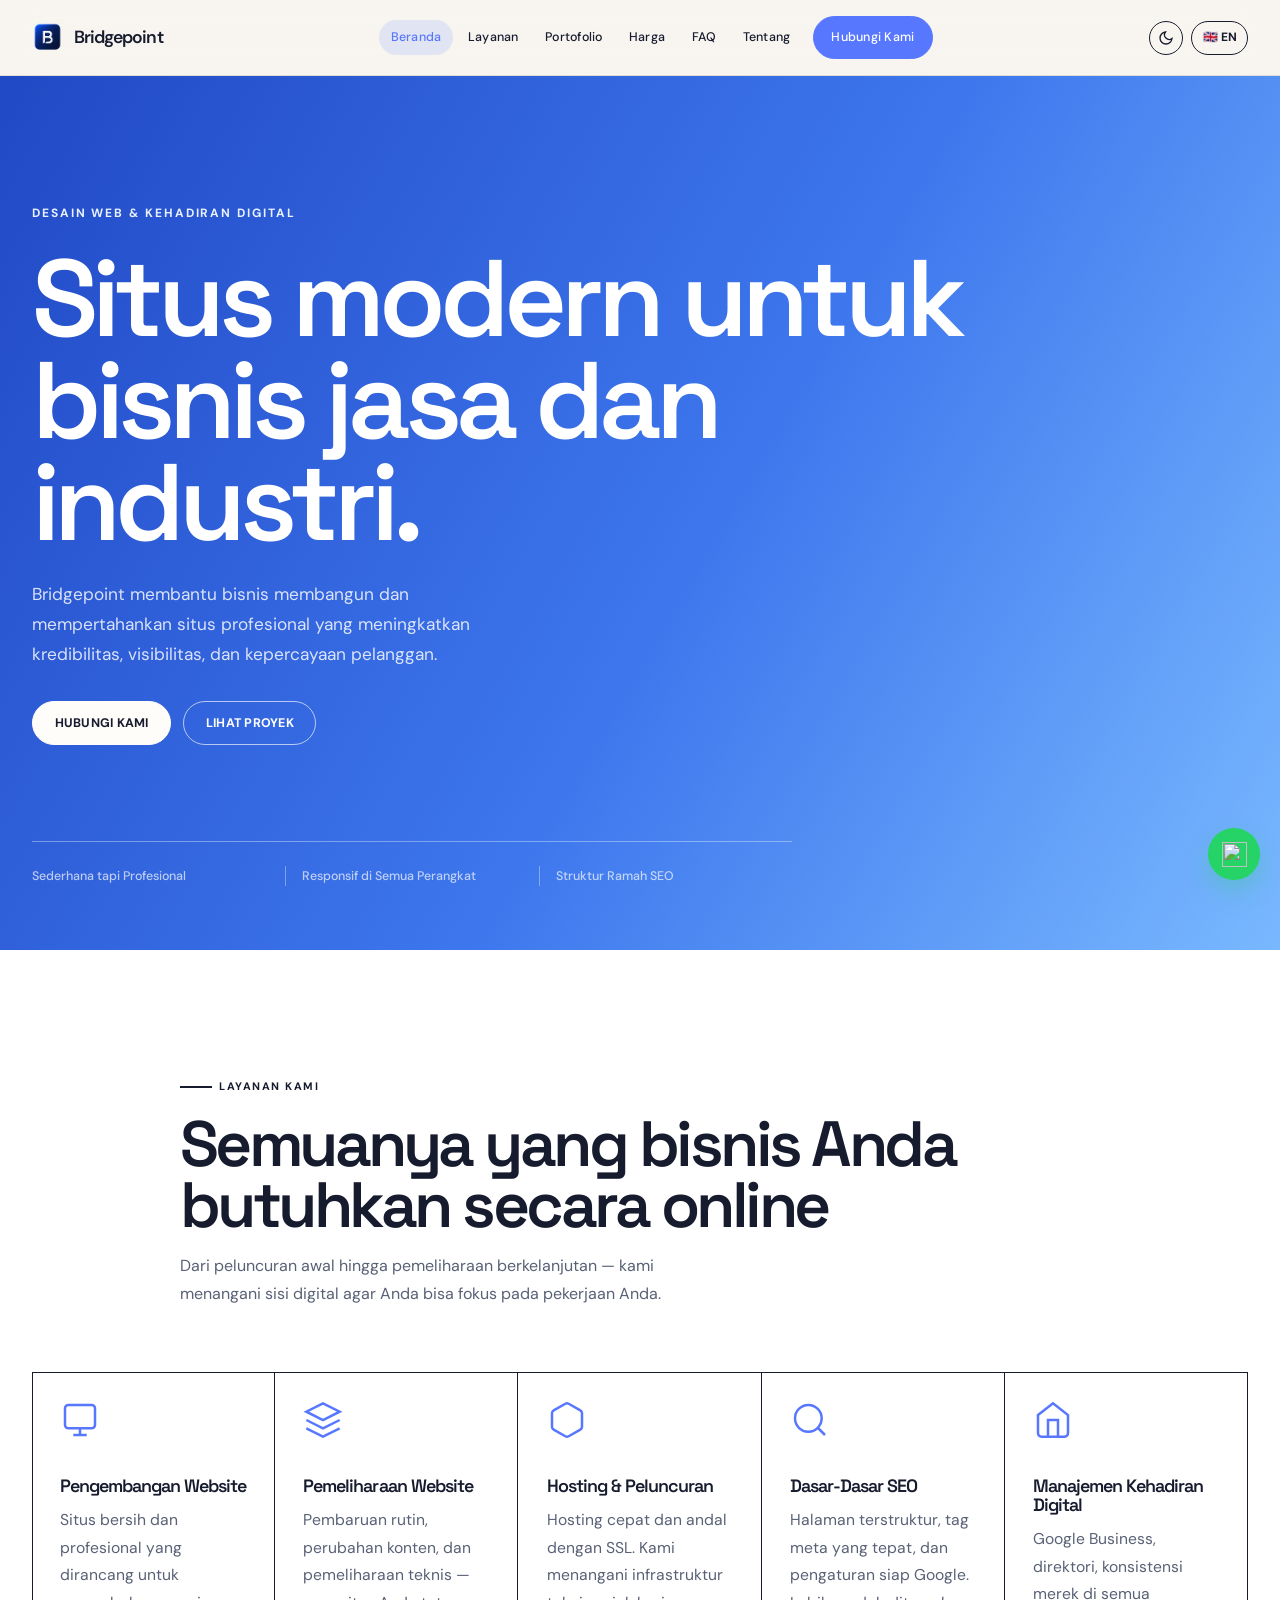
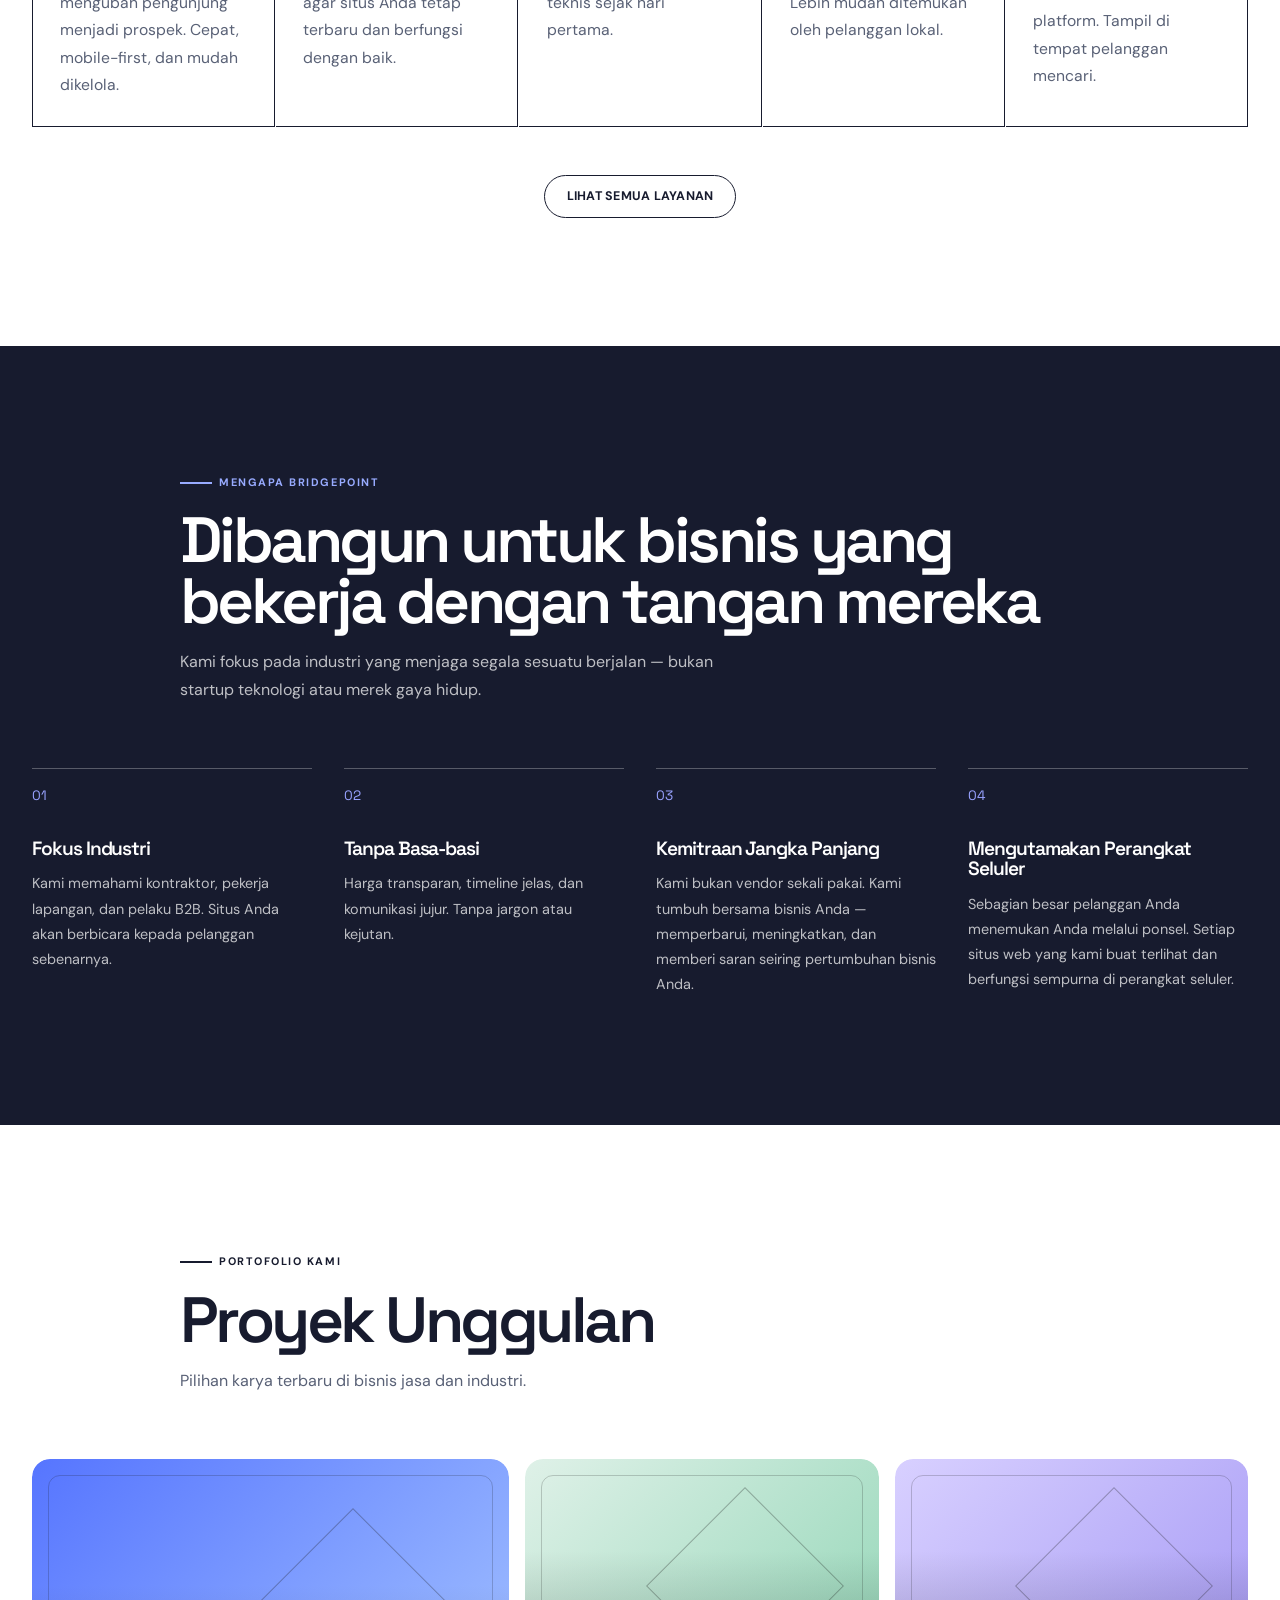
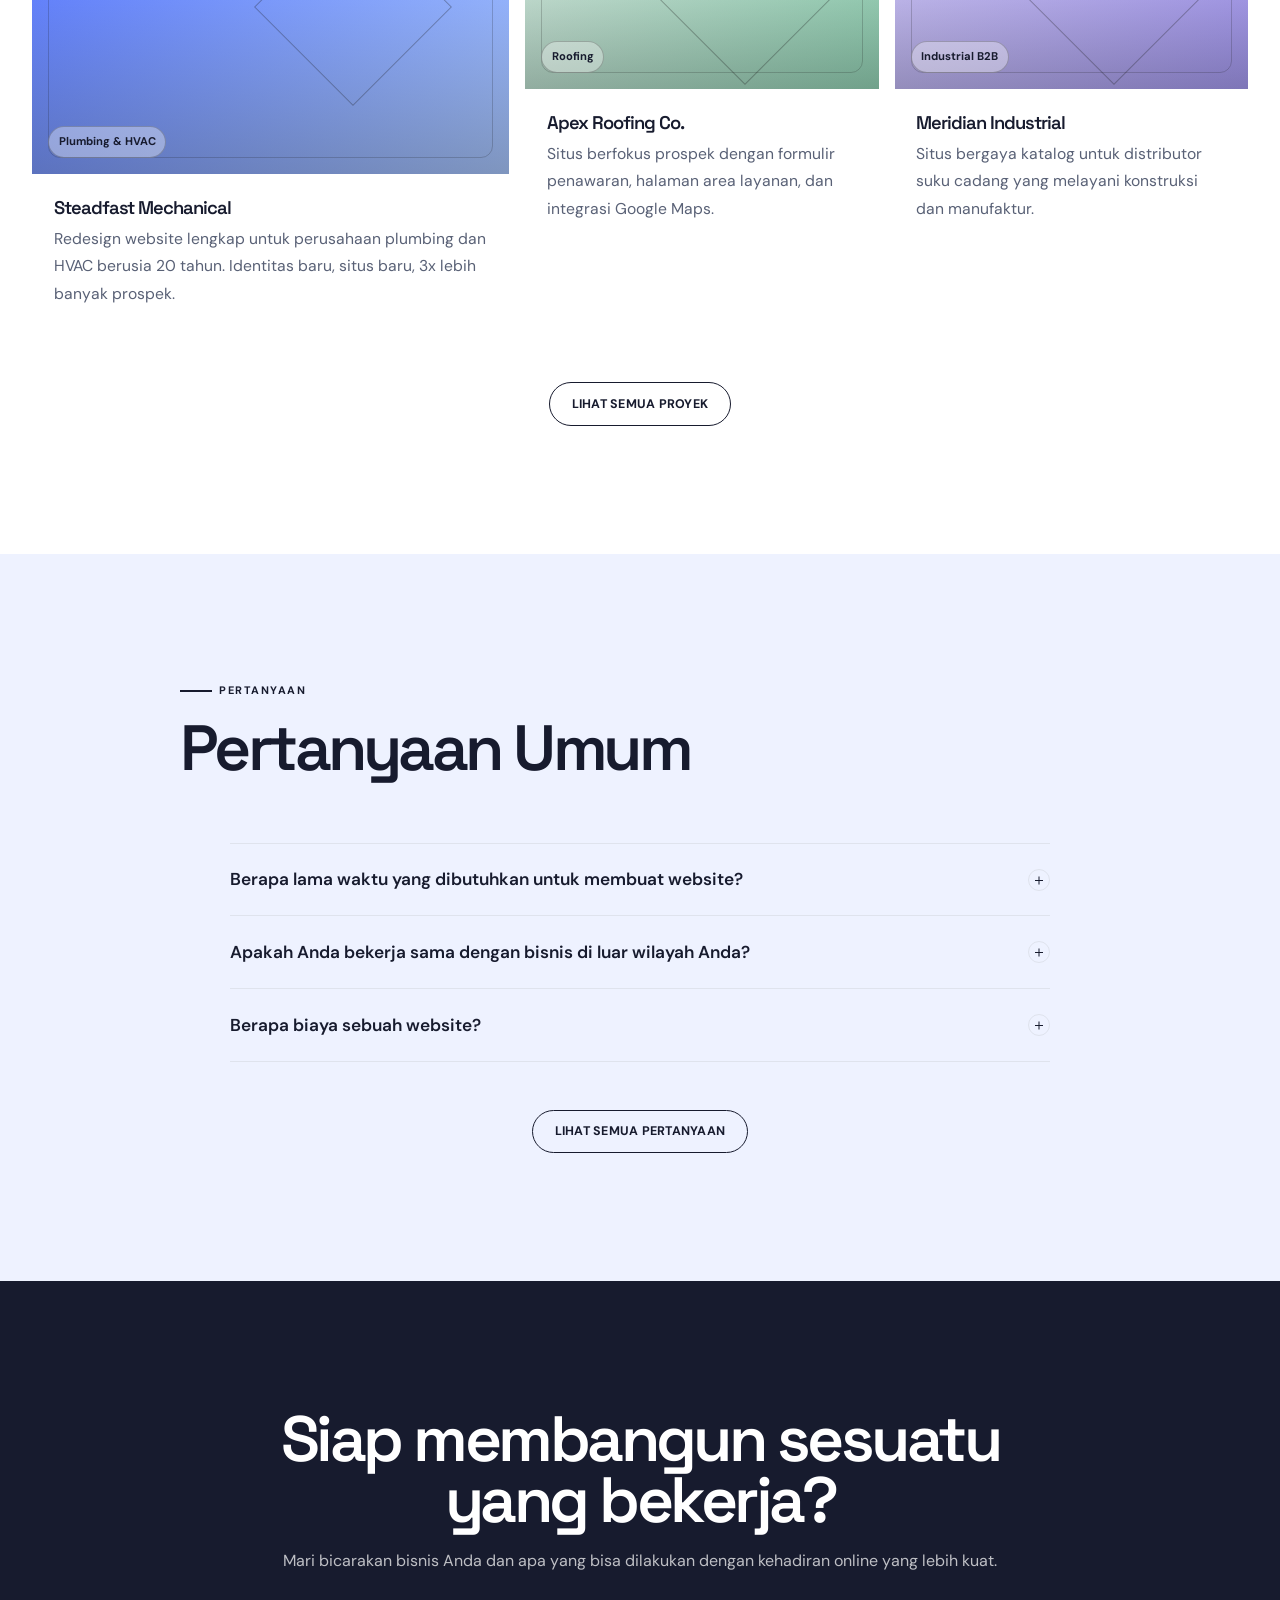
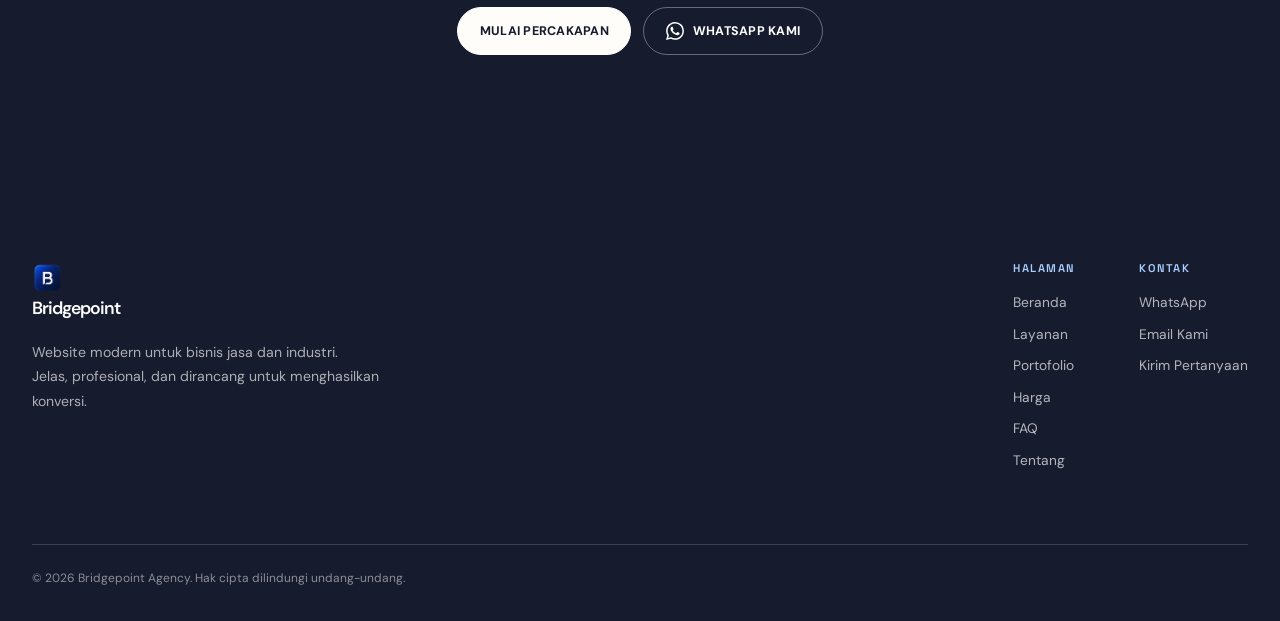
==== commit 606a0aa6: "update" ====
--- a/indo.html
+++ b/indo.html
@@ -539,6 +539,30 @@
                 </div>
               </div>
 
+              <div class="portfolio-item" data-category="new">
+                <div class="portfolio-img portfolio-img-xcarbon">
+                  <img class="portfolio-site-image" src="images/xcarbon-homepage-preview.png" alt="Beranda XCarbon Technik menampilkan produk silinder CNG dengan desain hitam dan merah" loading="lazy">
+                  <a class="portfolio-preview-panel" href="https://xcarbontechnik.com/" target="_blank" rel="noopener noreferrer" aria-label="Buka pratinjau langsung XCarbon Technik">
+                    <span class="portfolio-preview-action">Buka situs <span aria-hidden="true">↗</span></span>
+                  </a>
+                  <div class="portfolio-overlay">
+                    <div class="portfolio-overlay-content">
+                      <span class="portfolio-tag">CNG Industri — Situs Baru</span>
+                    </div>
+                  </div>
+                </div>
+                <div class="portfolio-info">
+                  <h3>XCarbon Technik</h3>
+                  <p>Website produk baru untuk perusahaan engineering Jerman yang menyediakan silinder CNG komposit Type 4 yang ringan dan tersertifikasi untuk penggunaan rumah tangga serta industri komersial.</p>
+                  <div class="portfolio-tags">
+                    <span>Desain Web</span>
+                    <span>Industrial B2B</span>
+                    <span>Tampilan Produk</span>
+                  </div>
+                  <a class="btn btn-sm portfolio-preview-link" href="https://xcarbontechnik.com/" target="_blank" rel="noopener noreferrer">Lihat Situs</a>
+                </div>
+              </div>
+
               <div class="portfolio-item portfolio-item-placeholder" data-category="new">
                 <div class="portfolio-img portfolio-img-placeholder">
                   <div class="placeholder-text">
--- a/style.css
+++ b/style.css
@@ -158,6 +158,18 @@
 .project-img-3, .portfolio-img-3 { background: linear-gradient(135deg, #06315b, #2189ad); }
 .portfolio-img-4 { background: linear-gradient(135deg, #12366f, #5696e8); }
 .portfolio-img-5 { background: linear-gradient(135deg, #061d4b, #306ad1); }
+.portfolio-img-xcarbon { background: #dcecff; }
+.portfolio-preview-panel { position: absolute; inset: 0; z-index: 1; display: flex; flex-direction: column; align-items: flex-start; justify-content: center; gap: .55rem; padding: 1.4rem 1.6rem; color: #14265f; background: linear-gradient(135deg, #cfe0ff 0%, #eef4ff 55%, #b9d1ff 100%); }
+.portfolio-preview-panel::before { content: ''; position: absolute; width: 180px; height: 180px; right: 12%; top: 14%; border: 1px solid rgba(36,85,214,.3); border-radius: 50%; box-shadow: 0 0 0 24px rgba(36,85,214,.08), 0 0 0 48px rgba(36,85,214,.05); }
+.portfolio-preview-panel > * { position: relative; z-index: 1; }
+.portfolio-preview-browserbar { position: absolute; top: 0; left: 0; right: 0; display: flex; align-items: center; gap: .3rem; height: 30px; padding: 0 .75rem; background: rgba(255,255,255,.5); border-bottom: 1px solid rgba(36,85,214,.14); }
+.portfolio-preview-browserbar i { width: 6px; height: 6px; border-radius: 50%; background: #8da7df; }
+.portfolio-preview-browserbar b { margin-left: .4rem; color: #6077ae; font-size: .58rem; font-weight: 600; letter-spacing: .02em; }
+.portfolio-preview-kicker { color: #4267c9; font-size: .68rem; font-weight: 700; letter-spacing: .14em; text-transform: uppercase; }
+.portfolio-preview-panel strong { font-family: var(--font-display); font-size: clamp(1.35rem, 2.4vw, 2rem); line-height: .95; letter-spacing: -.05em; }
+.portfolio-preview-meta { color: #4e659e; font-size: .66rem; font-weight: 700; letter-spacing: .04em; text-transform: uppercase; }
+.portfolio-preview-action { margin-top: .75rem; padding-bottom: .25rem; border-bottom: 1px solid currentColor; font-size: .78rem; font-weight: 700; text-transform: uppercase; }
+.portfolio-preview-panel:hover .portfolio-preview-action { color: var(--color-accent-dark); }
 .project-img::before, .portfolio-img::before { content: ''; position: absolute; inset: 12px; border: 1px solid rgba(255,255,255,.22); }
 .project-img::after, .portfolio-img::after { content: ''; position: absolute; width: 140px; height: 140px; right: 18%; top: 25%; border: 1px solid rgba(255,255,255,.45); transform: rotate(45deg); }
 .project-overlay, .portfolio-overlay { position: absolute; inset: 0; display: flex; align-items: flex-end; padding: 1rem; background: linear-gradient(transparent 45%, rgba(3,23,53,.55)); z-index: 2; }
@@ -211,6 +223,17 @@
 .placeholder-text span { display: block; }
 .portfolio-tags { display: flex; flex-wrap: wrap; gap: .4rem; margin-top: 1rem; }
 .portfolio-tags span { padding: .25rem .55rem; color: var(--color-text-muted); border: 1px solid var(--color-border); border-radius: 99px; font-size: .7rem; }
+.portfolio-preview-link { margin-top: 1.25rem; }
+.portfolio-img-xcarbon { background: #e8eef4; }
+.portfolio-img-xcarbon::before, .portfolio-img-xcarbon::after { display: none; }
+.portfolio-site-image { display: block; width: 100%; height: 100%; object-fit: cover; object-position: top center; }
+.portfolio-preview-panel { z-index: 2; padding: 0; background: transparent; }
+.portfolio-preview-panel::before { display: none; }
+.portfolio-preview-browserbar { background: #fff; border-bottom: 1px solid #dbe3ed; }
+.portfolio-preview-action { position: absolute !important; right: .75rem; bottom: .75rem; margin: 0; padding: .45rem .7rem; border: 0; border-radius: 4px; color: #fff; background: #14265f; font-size: .7rem; box-shadow: 0 2px 8px rgba(0,0,0,.2); }
+.portfolio-preview-panel:hover .portfolio-preview-action, .portfolio-preview-panel:focus-visible .portfolio-preview-action { color: #fff; background: #2455d6; }
+.portfolio-img-xcarbon .portfolio-overlay { pointer-events: none; }
+.portfolio-preview-panel:focus-visible { outline: 3px solid #2455d6; outline-offset: -3px; }
 
 .about-intro { display: grid; grid-template-columns: 1fr 1fr; gap: 5rem; align-items: start; }
 .about-text h2 { margin-bottom: 1rem; }
@@ -358,7 +381,7 @@
 
 .site-header { height: 76px; background: rgba(247,244,238,.82); border-bottom: 1px solid rgba(222,216,205,.8); }
 :root[data-theme="dark"] .site-header { background: rgba(25,25,25,.84); border-color: rgba(68,65,59,.8); }
-.nav-logo-image img { width: 31px; height: 31px; filter: grayscale(1) contrast(1.6); }
+.nav-logo-image img { width: 31px; height: 31px; filter: none; }
 .nav-logo-text { font-family: var(--font-display); font-size: 1.1rem; font-weight: 700; }
 .nav-link { color: var(--color-text); border-radius: 999px; font-size: .78rem; letter-spacing: .02em; }
 .nav-link:hover, .nav-link.active { color: var(--color-text); background: var(--color-accent-bg); }
@@ -614,6 +637,17 @@
   background: #263c62;
 }
 
+.nav-logo-text .logo-text {
+  font-family: var(--font-sans);
+  font-weight: 600;
+  letter-spacing: -.055em;
+}
+
+.hero::after {
+  content: none !important;
+  display: none;
+}
+
 /* Navigation and WhatsApp brand corrections */
 .nav-link:hover,
 .nav-link.active {
@@ -658,4 +692,4 @@
 
 .whatsapp-float__img {
   filter: none;
-}+}
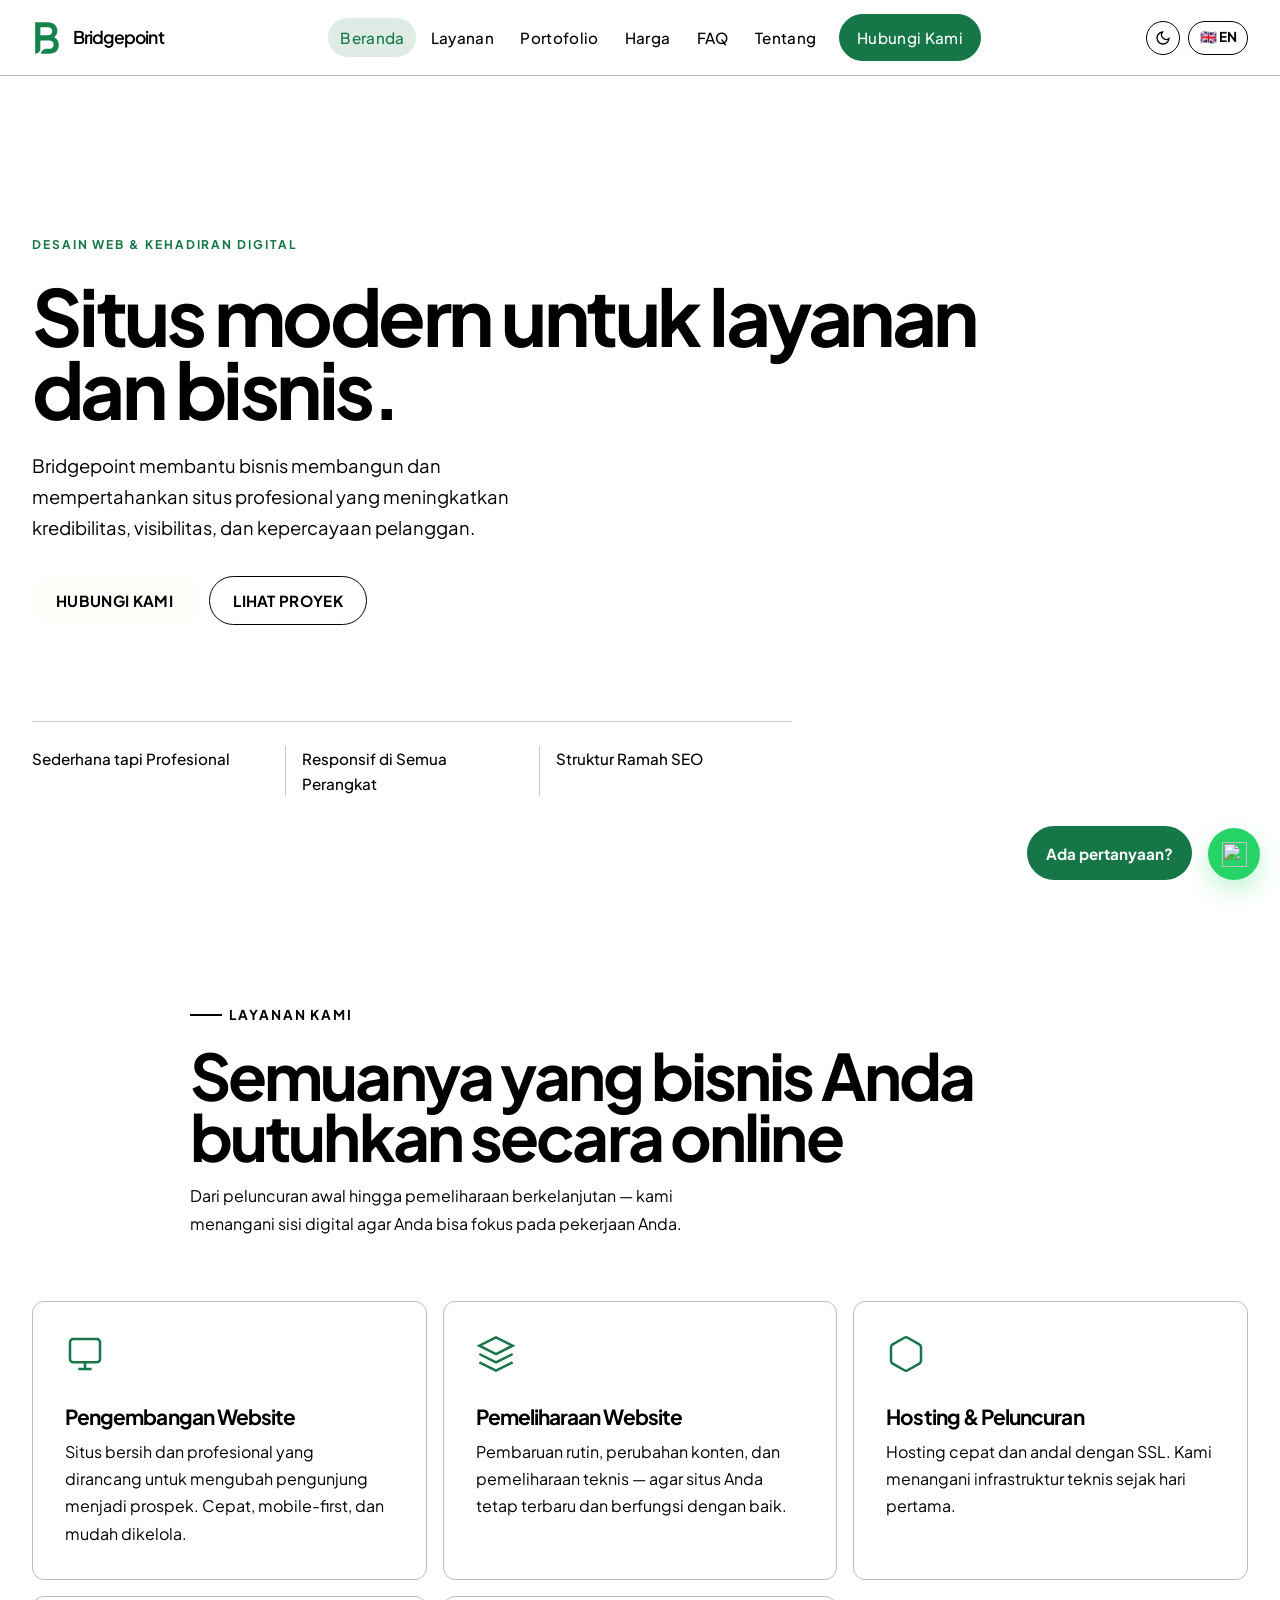
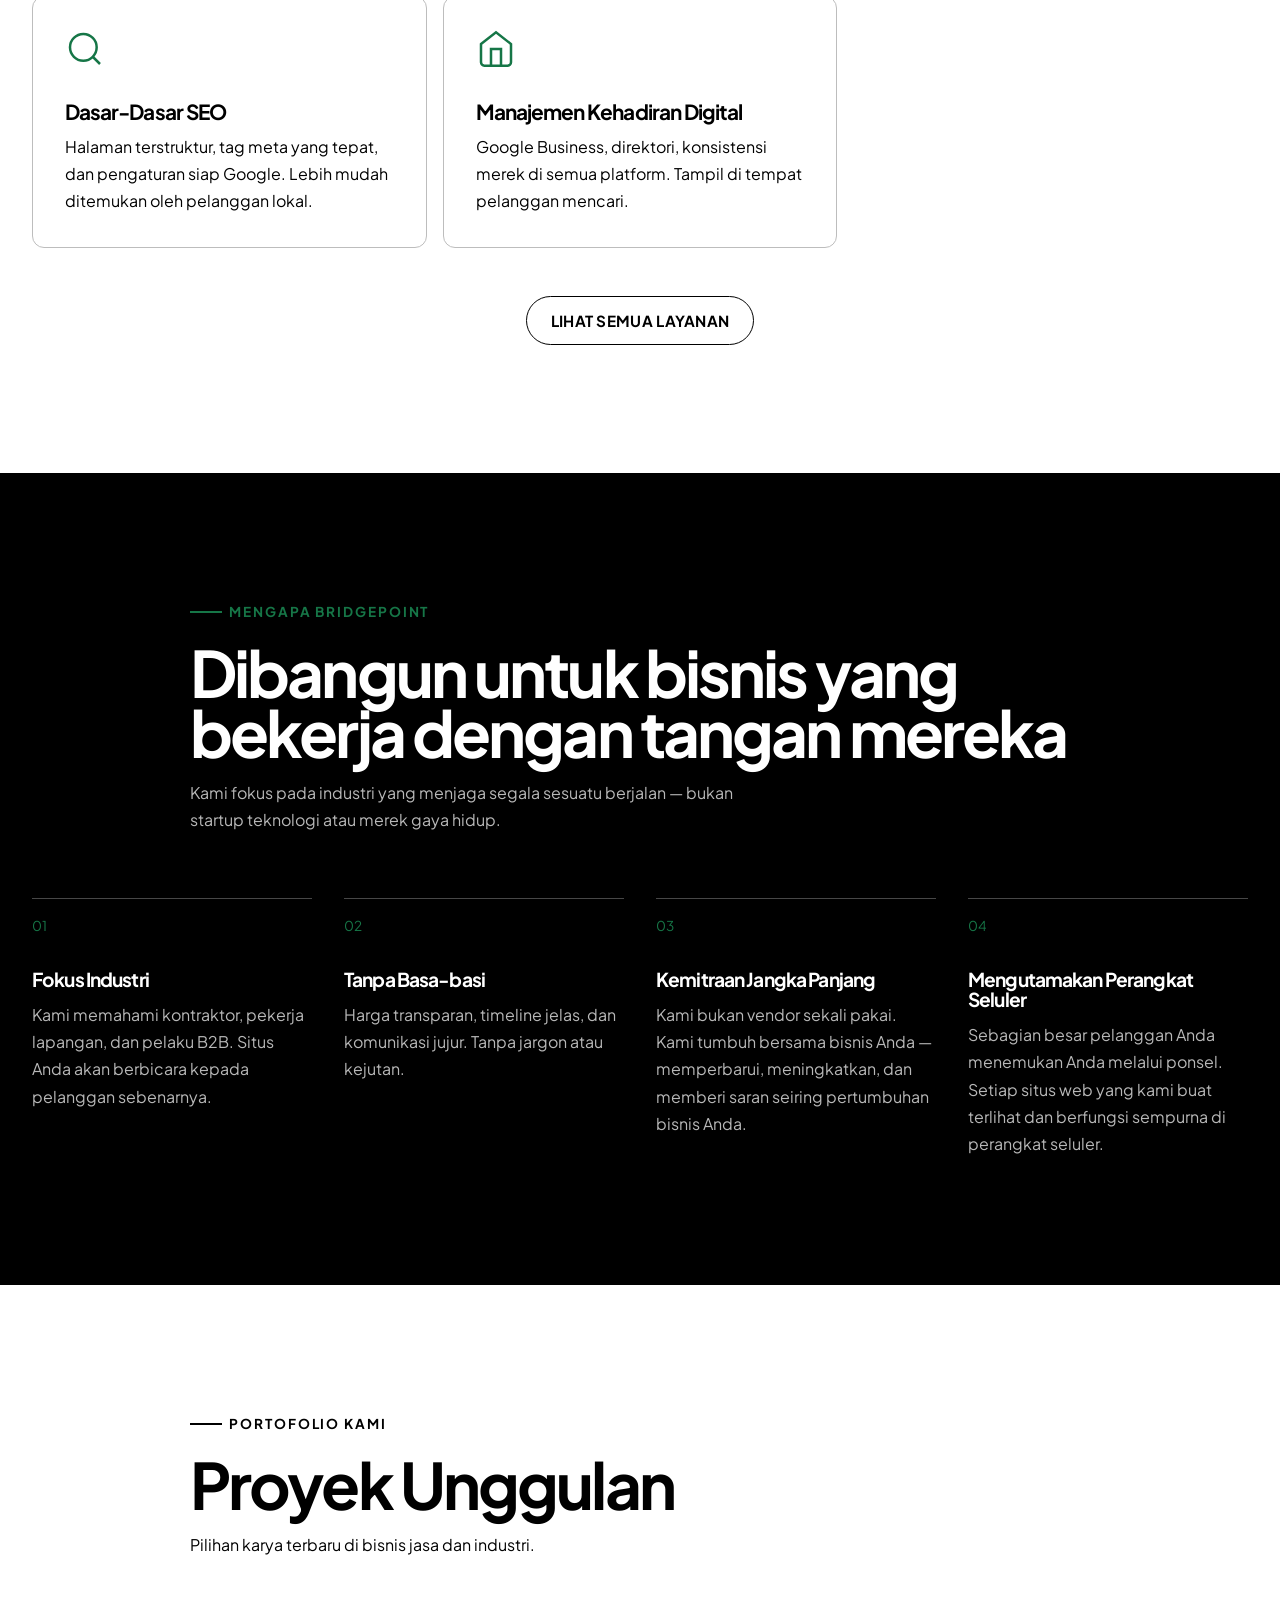
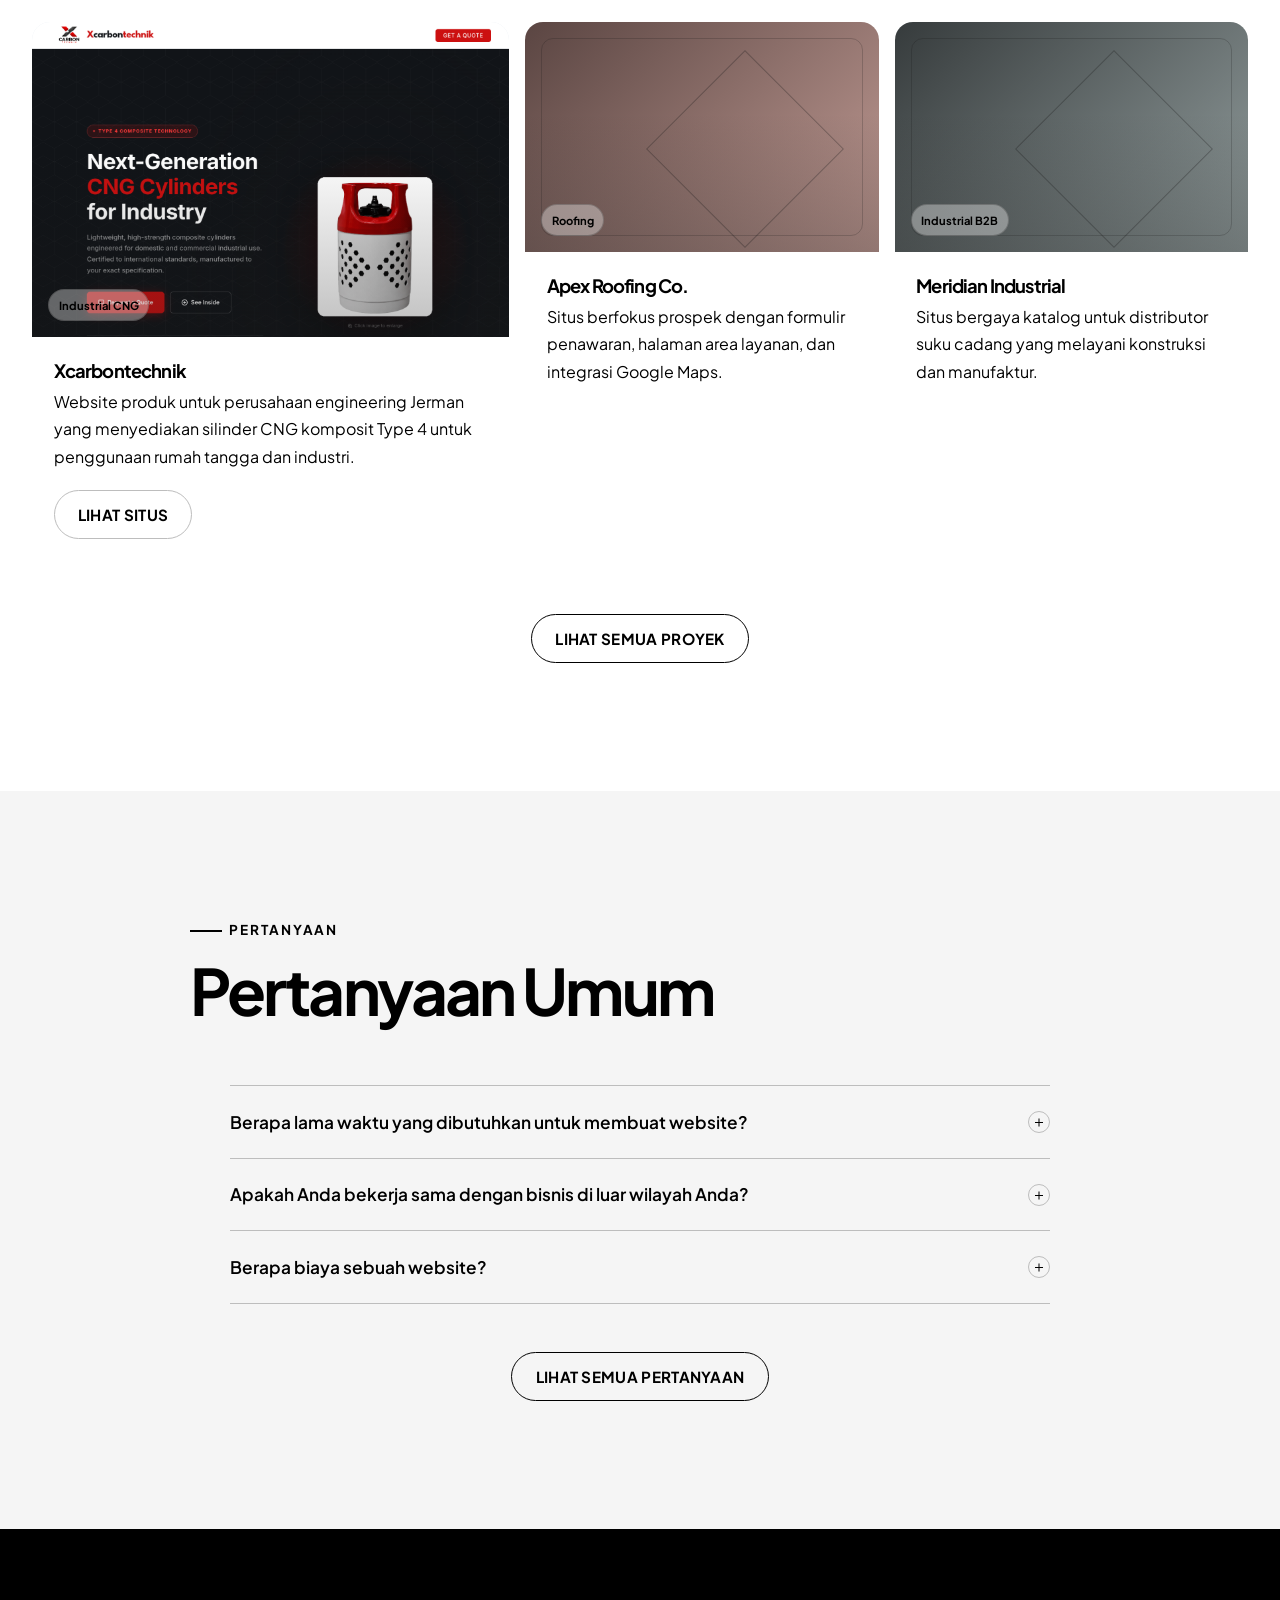
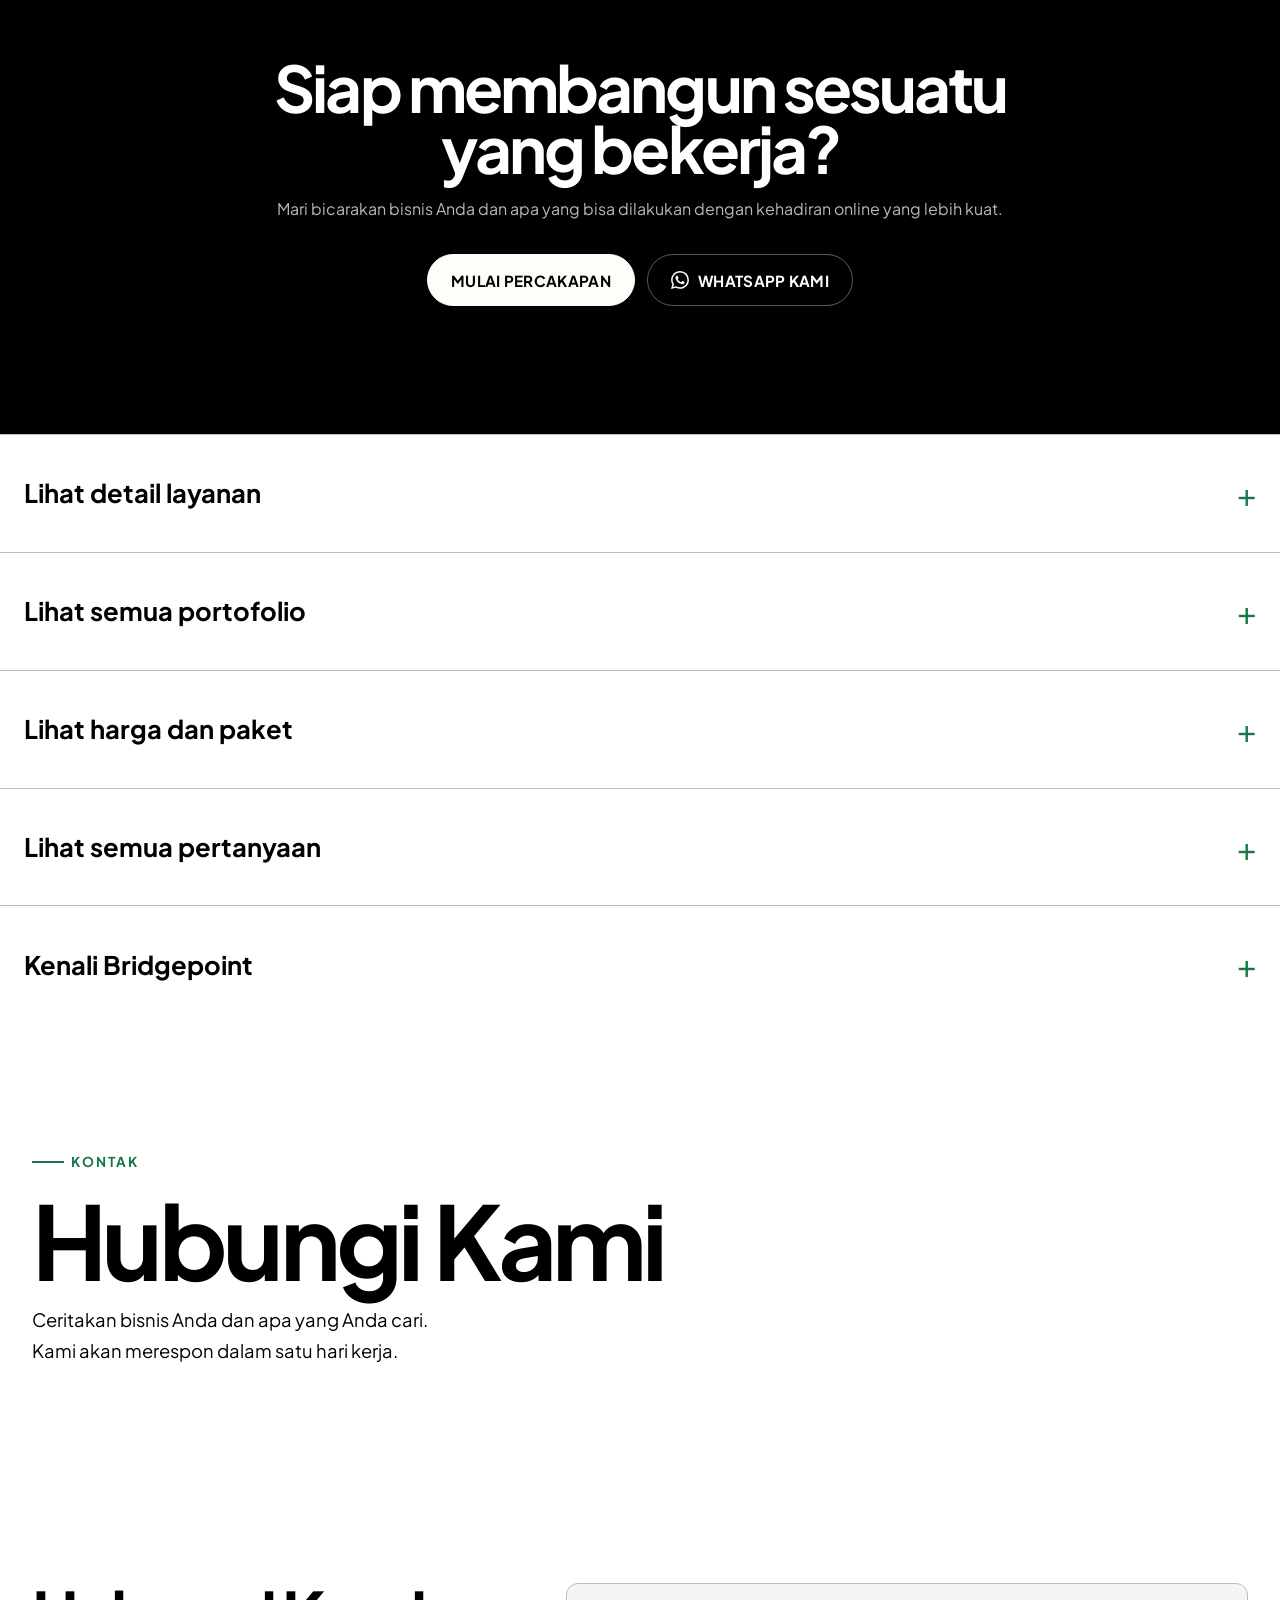
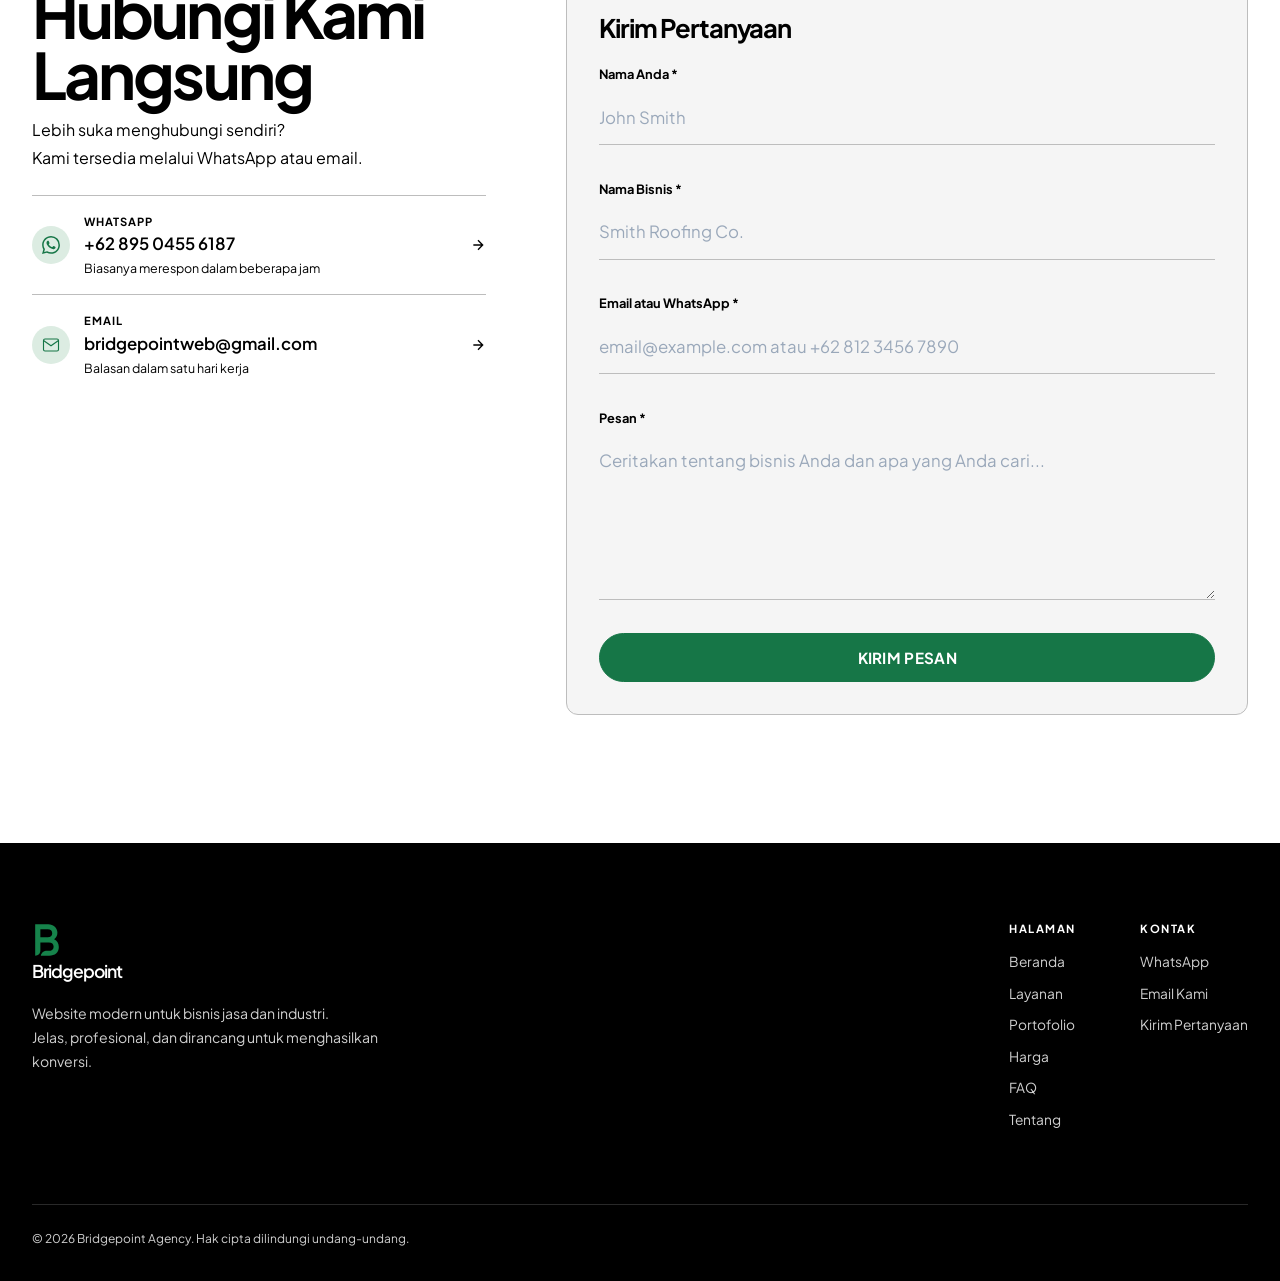
==== commit 5ca66bd5: "update redesign website" ====
--- a/indo.html
+++ b/indo.html
@@ -19,7 +19,8 @@
     <meta property="og:type" content="website" />
     <link rel="preconnect" href="https://fonts.googleapis.com">
     <link rel="preconnect" href="https://fonts.gstatic.com" crossorigin>
-    <link href="https://fonts.googleapis.com/css2?family=DM+Sans:wght@400;500;600;700&family=Space+Grotesk:wght@500;600;700&display=swap" rel="stylesheet">
+    <link href="https://fonts.googleapis.com/css2?family=Plus+Jakarta+Sans:wght@400;500;600;700;800&display=swap" rel="stylesheet">
+    <link rel="icon" type="image/svg+xml" href="images/bridgepoint-b-green.svg">
     <link rel="stylesheet" href="style.css">
     <script>
       (function() {
@@ -38,7 +39,7 @@
       <div class="container nav-container">
         <a href="#home" class="nav-logo" data-page="home">
           <div class="nav-logo-image logo-trigger">
-            <img src="./images/bridgepoint_main_og.png" alt="Logo Bridgepoint">
+            <img src="./images/bridgepoint-b-green.svg" alt="Logo Bridgepoint">
           </div>
           <span class="nav-logo-text">
             <span class="logo-text">Bridgepoint</span>
@@ -74,7 +75,7 @@
     <!-- LOGO MODAL -->
     <div class="logo-modal" id="logoModal">
       <span class="logo-close">&times;</span>
-      <img class="logo-modal-content" id="logoModalImg" src="./images/bridgepoint_main_og.png" alt="Logo Bridgepoint">
+      <img class="logo-modal-content" id="logoModalImg" src="./images/bridgepoint-b-green.svg" alt="Logo Bridgepoint">
     </div>
 
     <!-- ============================================================
@@ -91,7 +92,7 @@
         <div class="hero">
           <div class="container">
             <div class="hero-eyebrow">Desain Web &amp; Kehadiran Digital</div>
-            <h1 class="hero-headline">Situs modern untuk bisnis jasa dan industri.</h1>
+            <h1 class="hero-headline">Situs modern untuk layanan dan bisnis.</h1>
             <p class="hero-sub">Bridgepoint membantu bisnis membangun dan mempertahankan situs profesional yang meningkatkan kredibilitas, visibilitas, dan kepercayaan pelanggan.</p>
             <div class="hero-actions">
               <a href="#contact" class="btn btn-primary" data-page="contact">Hubungi Kami</a>
@@ -205,14 +206,14 @@
             </div>
             <div class="projects-grid">
               <div class="project-card project-card-large">
-                <div class="project-img project-img-1">
-                  <div class="project-overlay">
-                    <span class="project-tag">Plumbing &amp; HVAC</span>
-                  </div>
+                <div class="project-img portfolio-img-xcarbon">
+                  <img class="portfolio-site-image" src="images/xcarbon-homepage-preview.png" alt="Pratinjau beranda Xcarbontechnik" loading="lazy">
+                  <div class="project-overlay"><span class="project-tag">Industrial CNG</span></div>
                 </div>
                 <div class="project-info">
-                  <h3>Steadfast Mechanical</h3>
-                  <p>Redesign website lengkap untuk perusahaan plumbing dan HVAC berusia 20 tahun. Identitas baru, situs baru, 3x lebih banyak prospek.</p>
+                  <h3>Xcarbontechnik</h3>
+                  <p>Website produk untuk perusahaan engineering Jerman yang menyediakan silinder CNG komposit Type 4 untuk penggunaan rumah tangga dan industri.</p>
+                  <a class="btn btn-sm portfolio-preview-link" href="https://xcarbontechnik.com/" target="_blank" rel="noopener noreferrer">Lihat Situs</a>
                 </div>
               </div>
               <div class="project-card">
@@ -308,6 +309,8 @@
       <!-- ======================================================
            PAGE: SERVICES
       ====================================================== -->
+      <details class="landing-detail" id="detail-services">
+        <summary><span>Lihat detail layanan</span><span aria-hidden="true">+</span></summary>
       <section class="page" id="page-services">
         <div class="page-hero">
           <div class="container">
@@ -422,10 +425,13 @@
           </div>
         </div>
       </section>
+      </details>
 
       <!-- ======================================================
            PAGE: PORTFOLIO
       ====================================================== -->
+      <details class="landing-detail" id="detail-portfolio">
+        <summary><span>Lihat semua portofolio</span><span aria-hidden="true">+</span></summary>
       <section class="page" id="page-portfolio">
         <div class="page-hero">
           <div class="container">
@@ -541,8 +547,8 @@
 
               <div class="portfolio-item" data-category="new">
                 <div class="portfolio-img portfolio-img-xcarbon">
-                  <img class="portfolio-site-image" src="images/xcarbon-homepage-preview.png" alt="Beranda XCarbon Technik menampilkan produk silinder CNG dengan desain hitam dan merah" loading="lazy">
-                  <a class="portfolio-preview-panel" href="https://xcarbontechnik.com/" target="_blank" rel="noopener noreferrer" aria-label="Buka pratinjau langsung XCarbon Technik">
+                  <img class="portfolio-site-image" src="images/xcarbon-homepage-preview.png" alt="Beranda Xcarbontechnik menampilkan produk silinder CNG dengan desain hitam dan merah" loading="lazy">
+                  <a class="portfolio-preview-panel" href="https://xcarbontechnik.com/" target="_blank" rel="noopener noreferrer" aria-label="Buka pratinjau langsung Xcarbontechnik">
                     <span class="portfolio-preview-action">Buka situs <span aria-hidden="true">↗</span></span>
                   </a>
                   <div class="portfolio-overlay">
@@ -552,7 +558,7 @@
                   </div>
                 </div>
                 <div class="portfolio-info">
-                  <h3>XCarbon Technik</h3>
+                  <h3>Xcarbontechnik</h3>
                   <p>Website produk baru untuk perusahaan engineering Jerman yang menyediakan silinder CNG komposit Type 4 yang ringan dan tersertifikasi untuk penggunaan rumah tangga serta industri komersial.</p>
                   <div class="portfolio-tags">
                     <span>Desain Web</span>
@@ -581,10 +587,13 @@
           </div>
         </div>
       </section>
+      </details>
 
       <!-- ======================================================
           PAGE: Pricing 
       ====================================================== -->
+      <details class="landing-detail" id="detail-pricing">
+        <summary><span>Lihat harga dan paket</span><span aria-hidden="true">+</span></summary>
       <section class="page" id="page-pricing">
 
         <!-- HERO -->
@@ -882,10 +891,13 @@
           </div>
         </div>
       </section>
+      </details>
       
       <!-- ======================================================
            PAGE: FAQ
       ====================================================== -->
+      <details class="landing-detail" id="detail-faq">
+        <summary><span>Lihat semua pertanyaan</span><span aria-hidden="true">+</span></summary>
       <section class="page" id="page-faq">
         <div class="page-hero">
           <div class="container">
@@ -1076,10 +1088,13 @@
           </div>
         </div>
       </section>
+      </details>
 
       <!-- ======================================================
            PAGE: ABOUT
       ====================================================== -->
+      <details class="landing-detail" id="detail-about">
+        <summary><span>Kenali Bridgepoint</span><span aria-hidden="true">+</span></summary>
       <section class="page" id="page-about">
         <div class="page-hero">
           <div class="container">
@@ -1205,6 +1220,7 @@
         </div>
 
       </section>
+      </details>
 
       <!-- ======================================================
            PAGE: CONTACT
@@ -1288,6 +1304,17 @@
       </section>
 
     </main>
+    <aside class="help-widget" aria-label="Bantuan Bridgepoint">
+      <div class="help-panel" id="help-panel" hidden>
+        <div class="help-heading"><strong>Tanya Bridgepoint</strong><button type="button" class="help-close" aria-label="Tutup bantuan">?</button></div>
+        <p>Pilih pertanyaan atau cari jawaban dari informasi situs kami.</p>
+        <div class="help-messages" aria-live="polite"></div>
+        <div class="help-suggestions"></div>
+        <form class="help-form"><label class="visually-hidden" for="help-input">Pertanyaan Anda</label><input id="help-input" required placeholder="Ketik pertanyaan?"><button type="submit">Cari</button></form>
+        <a class="help-whatsapp" href="https://wa.me/6289504556187" target="_blank" rel="noopener noreferrer">Butuh jawaban pribadi? Hubungi kami di WhatsApp ?</a>
+      </div>
+      <button type="button" class="help-toggle" aria-expanded="false" aria-controls="help-panel">Ada pertanyaan?</button>
+    </aside>
     <a href="https://wa.me/6289504556187?text=Hi%20Bridgepoint%2C%20Saya%20ingin%20tahu%20lebih%20lanjut%20tentang%20web%20design." class="whatsapp-float whatsapp-float--icon-only" target="_blank" rel="noopener noreferrer">
       <img src="https://upload.wikimedia.org/wikipedia/commons/6/6b/WhatsApp.svg" class="whatsapp-float__img">
     </a>
@@ -1302,7 +1329,7 @@
           <div class="footer-brand">
             <a href="#home" class="logo" data-page="home">
              <div class="nav-logo-image logo-trigger">
-            <img src="./images/bridgepoint_main_og.png" alt="Bridgepoint Logo">
+            <img src="./images/bridgepoint-b-green.svg" alt="Bridgepoint Logo">
             </div>
               <span class="nav-logo-text">
               <span class="logo-text">Bridgepoint</span>
--- a/style.css
+++ b/style.css
@@ -693,3 +693,226 @@
 .whatsapp-float__img {
   filter: none;
 }
+
+/* Graphical Jerry-inspired visual refresh */
+:root {
+  --font-sans: 'Plus Jakarta Sans', sans-serif;
+  --font-display: 'Plus Jakarta Sans', sans-serif;
+  --color-bg: #f2f2f2;
+  --color-bg-light: #f2f2f2;
+  --color-bg-subtle: #e7e7e7;
+  --color-bg-dark: #222222;
+  --color-bg-darker: #171717;
+  --color-text: #2e2e2e;
+  --color-text-muted: #555555;
+  --color-text-dim: #777777;
+  --color-accent: #d74336;
+  --color-accent-dark: #b82f25;
+  --color-accent-rgb: 215, 67, 54;
+  --color-page-hero: #252525;
+  --color-page-hero-rgb: 37, 37, 37;
+  --color-accent-bg: #f5e4e1;
+  --color-border: #d3d3d3;
+  --shadow-sm: 0 8px 24px rgba(0,0,0,.05);
+  --shadow-md: 0 18px 50px rgba(0,0,0,.10);
+}
+body { font-size: 1.05rem; }
+h1, h2, h3, h4 { font-weight: 700; letter-spacing: -.045em; }
+p, .service-card p, .project-info p, .portfolio-info p, .service-list li, .faq-answer p, .why-item p { font-size: 1rem; line-height: 1.7; }
+.site-header { background: rgba(242,242,242,.94); border-color: #d3d3d3; }
+.nav-link { font-size: .95rem; }
+.lang-switch { font-size: .85rem; }
+.hero, .page-hero { background: #f2f2f2; color: #2e2e2e; }
+.hero { padding: clamp(6rem, 11vw, 10rem) 0 5rem; }
+.hero-headline, .page-hero h1 { color: #2e2e2e; }
+.hero-headline { max-width: 1000px; font-size: clamp(3rem, 6.1vw, 5.6rem); }
+.hero-sub, .page-hero p { color: #555; font-size: 1.15rem; }
+.hero-eyebrow, .page-hero .section-tag { color: #c63b30; }
+.hero-stats { border-color: #c9c9c9; }
+.stat + .stat { border-color: #c9c9c9; }
+.stat-text { color: #555; font-size: .95rem; }
+.btn { padding: 1rem 1.45rem; font-size: .95rem; }
+.hero .btn-outline { color: #2e2e2e; border-color: #2e2e2e; }
+.hero .btn-outline:hover { color: #fff; background: #2e2e2e; }
+.section-header { max-width: 900px; }
+.section-tag { font-size: .85rem; }
+.services-grid { gap: 1rem; border: 0; grid-template-columns: repeat(3, 1fr); }
+.service-card { min-height: 250px; padding: 2rem; border: 1px solid var(--color-border); border-radius: 12px; background: #fff; }
+.service-card h3 { font-size: 1.3rem; }
+.service-icon { margin-bottom: 2rem; }
+.project-card, .portfolio-item, .process-card, .contact-form-wrap { border-radius: 12px; }
+.project-img-1, .portfolio-img-1 { background: linear-gradient(135deg, #333, #8b8b8b); }
+.project-img-2, .portfolio-img-2 { background: linear-gradient(135deg, #5a4542, #c19b94); }
+.project-img-3, .portfolio-img-3 { background: linear-gradient(135deg, #363b3c, #929d9d); }
+.section-tag-light, .why-num { color: #f08b80; }
+.section-pricing-block > .container > .service-detail-card { background: #fff; }
+:root[data-theme="dark"] {
+  --color-bg: #1c1c1c;
+  --color-bg-light: #252525;
+  --color-bg-subtle: #303030;
+  --color-text: #f2f2f2;
+  --color-text-muted: #d0d0d0;
+  --color-text-dim: #aaa;
+  --color-accent: #f08b80;
+  --color-accent-dark: #f3a69e;
+  --color-accent-bg: #49312e;
+  --color-border: #4a4a4a;
+  --color-page-hero: #151515;
+  --color-page-hero-rgb: 21, 21, 21;
+}
+:root[data-theme="dark"] .site-header { background: rgba(28,28,28,.95); border-color: #444; }
+:root[data-theme="dark"] .hero, :root[data-theme="dark"] .page-hero { background: #1c1c1c; }
+:root[data-theme="dark"] .hero-headline, :root[data-theme="dark"] .page-hero h1 { color: #f2f2f2; }
+:root[data-theme="dark"] .hero-sub, :root[data-theme="dark"] .page-hero p, :root[data-theme="dark"] .stat-text { color: #d0d0d0; }
+:root[data-theme="dark"] .hero-eyebrow, :root[data-theme="dark"] .page-hero .section-tag { color: #f08b80; }
+:root[data-theme="dark"] .hero .btn-outline { color: #f2f2f2; border-color: #f2f2f2; }
+:root[data-theme="dark"] .hero .btn-outline:hover { color: #222; background: #f2f2f2; }
+:root[data-theme="dark"] .service-card, :root[data-theme="dark"] .section-pricing-block > .container > .service-detail-card { background: #252525; }
+:root[data-theme="dark"] .service-card:hover { background: #39302f; }
+:root[data-theme="dark"] .nav-link.nav-cta { color: #221b1a; background: #f08b80; border-color: #f08b80; }
+:root[data-theme="dark"] .nav-link:hover, :root[data-theme="dark"] .nav-link.active { color: #f08b80; background: #49312e; }
+:root[data-theme="dark"] .nav-link.nav-cta:hover { color: #221b1a; background: #f3a69e; }
+@media (max-width: 900px) { .services-grid { grid-template-columns: repeat(2, 1fr); } }
+@media (max-width: 720px) {
+  .hero { padding: 5rem 0 4rem; }
+  .hero-headline { font-size: clamp(2.7rem, 10vw, 4rem); }
+  .hero-sub { font-size: 1.05rem; }
+  .services-grid { grid-template-columns: 1fr; }
+  .service-card { min-height: 0; }
+}
+
+/* Bridgepoint green and neutral charcoal */
+:root {
+  --color-accent: #167647;
+  --color-accent-dark: #105d37;
+  --color-accent-rgb: 22, 118, 71;
+  --color-accent-bg: #dcece2;
+  --color-page-hero: #2e2e2e;
+  --color-page-hero-rgb: 46, 46, 46;
+}
+.hero-eyebrow, .page-hero .section-tag { color: var(--color-accent); }
+.section-tag-light, .why-num { color: #91d5a9; }
+.site-footer { background: #2e2e2e; }
+.footer-col h4, .footer-brand .nav-logo-text { color: #fff; }
+.footer-col a, .site-footer p, .footer-bottom { color: #d0d0d0; }
+.nav-logo-image img { width: 30px; height: 34px; }
+.logo-modal { background: rgba(46,46,46,.96); }
+:root[data-theme="dark"] {
+  --color-bg: #2e2e2e;
+  --color-bg-light: #383838;
+  --color-bg-subtle: #424242;
+  --color-text: #f2f2f2;
+  --color-text-muted: #dedede;
+  --color-accent: #8bd3a4;
+  --color-accent-dark: #b1e3c2;
+  --color-accent-bg: #294638;
+  --color-page-hero: #222;
+  --color-page-hero-rgb: 34, 34, 34;
+  --color-border: #5b5b5b;
+}
+:root[data-theme="dark"] .site-header { background: rgba(46,46,46,.96); border-color: #505050; }
+:root[data-theme="dark"] .hero, :root[data-theme="dark"] .page-hero { background: #2e2e2e; }
+:root[data-theme="dark"] .hero-eyebrow, :root[data-theme="dark"] .page-hero .section-tag { color: var(--color-accent); }
+:root[data-theme="dark"] .service-card, :root[data-theme="dark"] .section-pricing-block > .container > .service-detail-card { background: #383838; }
+:root[data-theme="dark"] .service-card:hover { background: #294638; }
+:root[data-theme="dark"] .nav-link:hover, :root[data-theme="dark"] .nav-link.active { color: #b1e3c2; background: #294638; }
+:root[data-theme="dark"] .nav-link.nav-cta { color: #17291d; background: #8bd3a4; border-color: #8bd3a4; }
+:root[data-theme="dark"] .nav-link.nav-cta:hover { color: #17291d; background: #b1e3c2; border-color: #b1e3c2; }
+:root[data-theme="dark"] .site-footer { background: #222; }
+:root[data-theme="dark"] .footer-col h4, :root[data-theme="dark"] .footer-brand .nav-logo-text { color: #fff; }
+:root[data-theme="dark"] .footer-col a, :root[data-theme="dark"] .site-footer p, :root[data-theme="dark"] .footer-bottom { color: #d0d0d0; }
+
+/* High-contrast, sharp minimalist treatment */
+:root {
+  --color-bg: #fff;
+  --color-bg-light: #fff;
+  --color-bg-subtle: #f5f5f5;
+  --color-text: #000;
+  --color-text-muted: #000;
+  --color-text-dim: #000;
+  --color-page-hero: #000;
+  --color-page-hero-rgb: 0, 0, 0;
+  --color-border: #bdbdbd;
+  --shadow-sm: none;
+  --shadow-md: none;
+}
+.site-header { background: #fff; border-color: #000; backdrop-filter: none; }
+.hero, .page-hero { background: #fff; color: #000; }
+.hero-headline, .page-hero h1, .hero-sub, .page-hero p, .stat-text { color: #000; }
+.hero .btn-outline { color: #000; border-color: #000; }
+.hero .btn-outline:hover { background: #000; color: #fff; }
+.site-footer, .section-dark, .section-cta-block { background: #000; }
+.logo-modal { background: #000; }
+:root[data-theme="dark"] {
+  --color-bg: #000;
+  --color-bg-light: #000;
+  --color-bg-subtle: #000;
+  --color-text: #fff;
+  --color-text-muted: #fff;
+  --color-text-dim: #fff;
+  --color-page-hero: #000;
+  --color-page-hero-rgb: 0, 0, 0;
+  --color-border: #777;
+}
+:root[data-theme="dark"] .site-header { background: #000; border-color: #777; }
+:root[data-theme="dark"] .hero, :root[data-theme="dark"] .page-hero,
+:root[data-theme="dark"] .site-footer, :root[data-theme="dark"] .section-dark,
+:root[data-theme="dark"] .section-cta-block, :root[data-theme="dark"] .service-card,
+:root[data-theme="dark"] .section-pricing-block > .container > .service-detail-card,
+:root[data-theme="dark"] .process-card, :root[data-theme="dark"] .contact-form-wrap { background: #000; }
+:root[data-theme="dark"] .hero-headline, :root[data-theme="dark"] .page-hero h1,
+:root[data-theme="dark"] .hero-sub, :root[data-theme="dark"] .page-hero p,
+:root[data-theme="dark"] .stat-text { color: #fff; }
+:root[data-theme="dark"] .service-card:hover { background: #142a1c; }
+
+/* Single-page overview and optional detail */
+.page { display: block; animation: none; scroll-margin-top: var(--nav-height); }
+.landing-detail { border-top: 1px solid var(--color-border); background: var(--color-bg); scroll-margin-top: var(--nav-height); }
+.landing-detail > summary { width: min(100% - 3rem, var(--container-width)); margin: auto; padding: 2rem 0; display: flex; justify-content: space-between; align-items: center; gap: 1rem; cursor: pointer; list-style: none; font-size: clamp(1.2rem, 2vw, 1.7rem); font-weight: 700; }
+.landing-detail > summary::-webkit-details-marker { display: none; }
+.landing-detail > summary span:last-child { color: var(--color-accent); font-size: 2rem; font-weight: 400; }
+.landing-detail[open] > summary span:last-child { transform: rotate(45deg); }
+.landing-detail .page-hero { padding: 3rem 0; }
+.landing-detail .page-hero h1 { font-size: clamp(2.4rem, 5vw, 4rem); }
+.help-widget { position: fixed; bottom: 1.25rem; right: 5.5rem; z-index: 95; font-size: .95rem; }
+.help-toggle, .help-form button { background: var(--color-accent); color: #fff; border-radius: 99px; padding: .9rem 1.2rem; font-weight: 700; }
+.help-panel { width: min(390px, calc(100vw - 2rem)); max-height: min(70vh, 580px); overflow-y: auto; margin-bottom: .75rem; padding: 1.25rem; background: var(--color-bg-light); color: var(--color-text); border: 1px solid var(--color-border); border-radius: 16px; box-shadow: 0 12px 40px rgba(0,0,0,.22); }
+.help-panel[hidden] { display: none; }
+.help-heading { display: flex; justify-content: space-between; align-items: center; font-size: 1.2rem; }
+.help-close { color: var(--color-text); font-size: 1.8rem; line-height: 1; }
+.help-panel > p, .help-messages p { font-size: .95rem; margin: .75rem 0; }
+.help-suggestions { display: grid; gap: .5rem; margin: 1rem 0; }
+.help-suggestions button { color: var(--color-text); border: 1px solid var(--color-border); border-radius: 8px; text-align: left; padding: .65rem; font-size: .9rem; }
+.help-suggestions button:hover { border-color: var(--color-accent); }
+.help-form { display: flex; gap: .5rem; }
+.help-form input { min-width: 0; flex: 1; padding: .7rem; border: 1px solid var(--color-border); background: var(--color-bg); color: var(--color-text); border-radius: 8px; font: inherit; }
+.help-form button { border-radius: 8px; padding: .7rem 1rem; }
+.help-whatsapp, .help-messages a { display: block; margin-top: 1rem; color: var(--color-accent); font-weight: 700; }
+.visually-hidden { position: absolute; width: 1px; height: 1px; overflow: hidden; clip: rect(0,0,0,0); white-space: nowrap; }
+@media (max-width: 720px) { .help-widget { right: 5rem; bottom: 1.25rem; } .help-panel { position: fixed; right: 1rem; bottom: 5.25rem; } }
+
+.help-suggestions[hidden] { display: none; }
+.help-toggle, .help-form button, :root[data-theme="dark"] .help-toggle, :root[data-theme="dark"] .help-form button { background: #167647; color: #fff; }
+.help-toggle:hover, .help-form button:hover { background: #105d37; }
+
+/* One Bridgepoint green across both themes */
+:root, :root[data-theme="dark"] {
+  --color-accent: #167647;
+  --color-accent-dark: #105d37;
+  --color-accent-rgb: 22, 118, 71;
+}
+.hero-eyebrow, .page-hero .section-tag, .section-tag-light, .why-num,
+:root[data-theme="dark"] .hero-eyebrow, :root[data-theme="dark"] .page-hero .section-tag,
+.help-whatsapp, .help-messages a { color: #167647; }
+.nav-link.nav-cta, :root[data-theme="dark"] .nav-link.nav-cta,
+.btn-primary, :root[data-theme="dark"] .btn-primary,
+.help-toggle, .help-form button, :root[data-theme="dark"] .help-toggle,
+:root[data-theme="dark"] .help-form button { background: #167647; border-color: #167647; color: #fff; }
+.nav-link.nav-cta:hover, :root[data-theme="dark"] .nav-link.nav-cta:hover,
+.btn-primary:hover, :root[data-theme="dark"] .btn-primary:hover,
+.help-toggle:hover, .help-form button:hover { background: #105d37; border-color: #105d37; color: #fff; }
+:root[data-theme="dark"] .nav-link:hover, :root[data-theme="dark"] .nav-link.active { color: #167647; }
+:root[data-theme="dark"] .btn-outline { color: #167647; border-color: #167647; }
+:root[data-theme="dark"] .btn-outline:hover { background: #167647; color: #fff; }
+
+.site-header, :root[data-theme="dark"] .site-header { border-color: var(--color-border); }
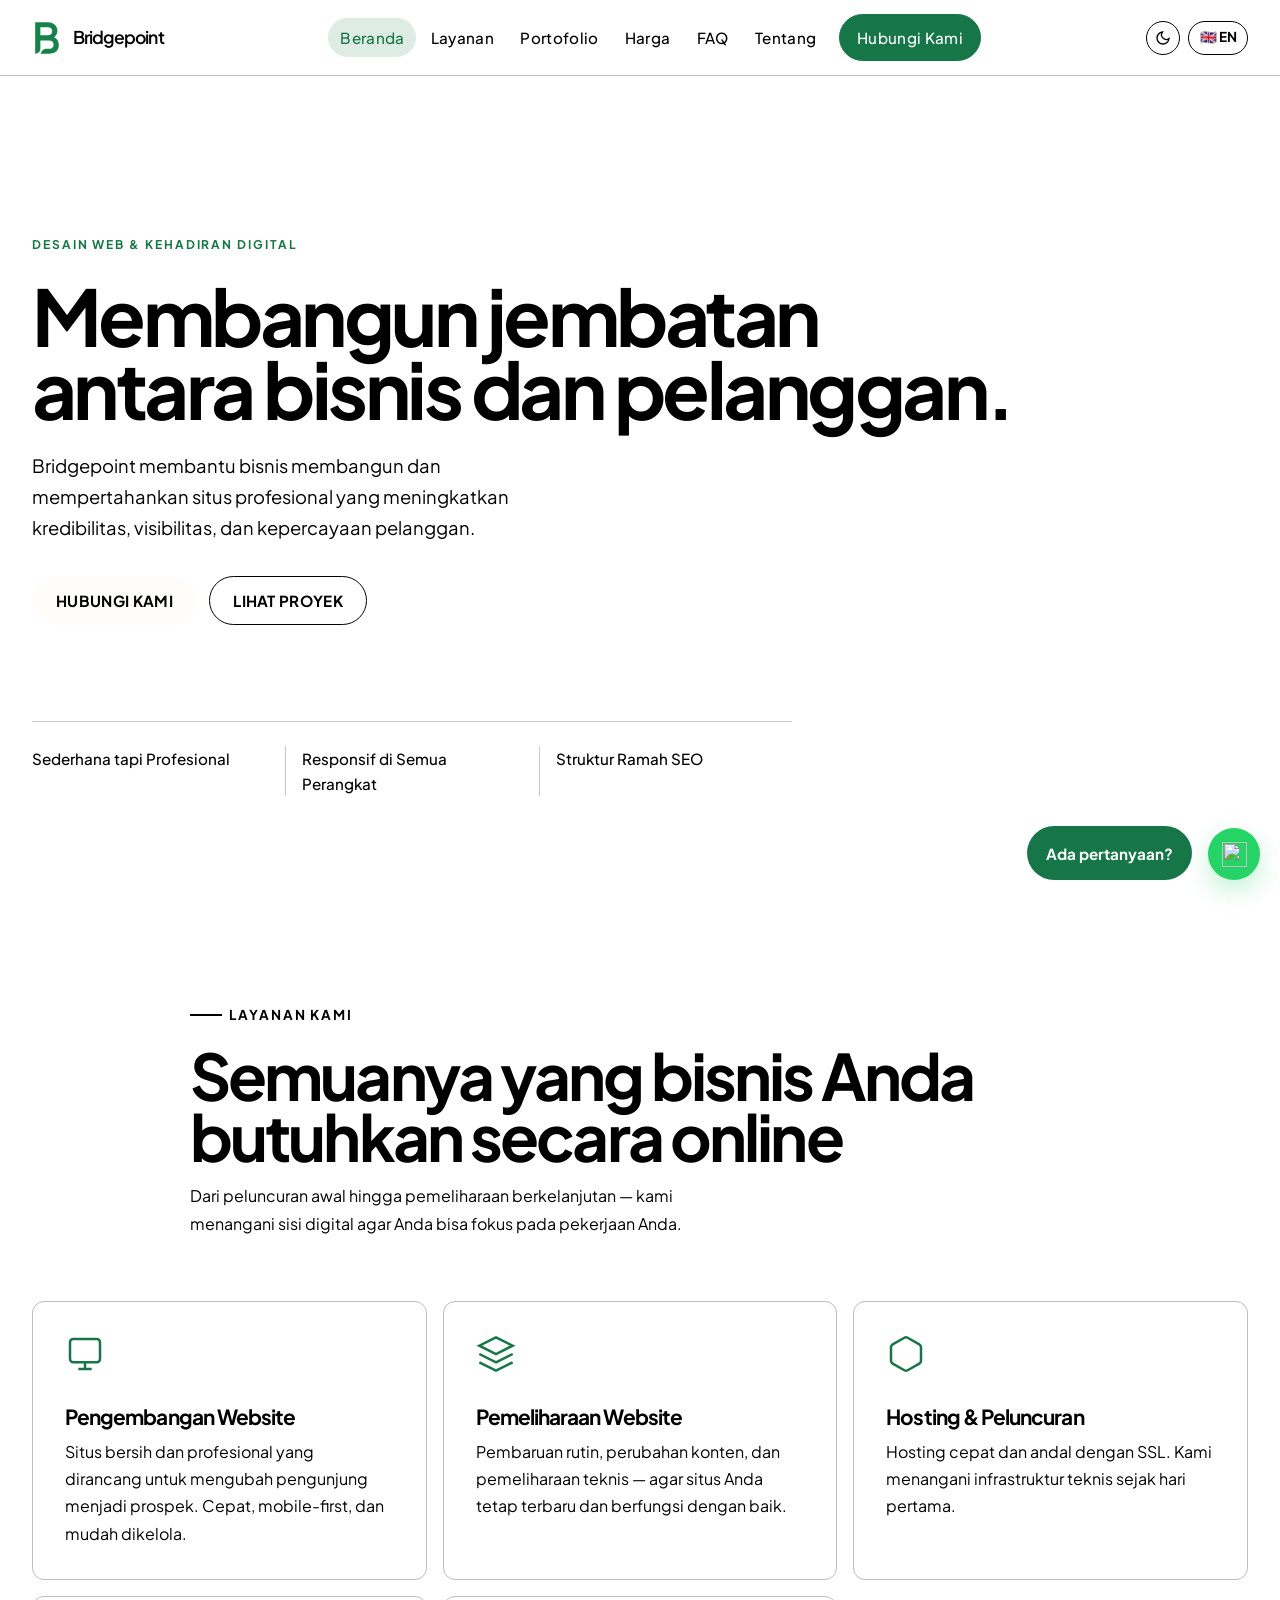
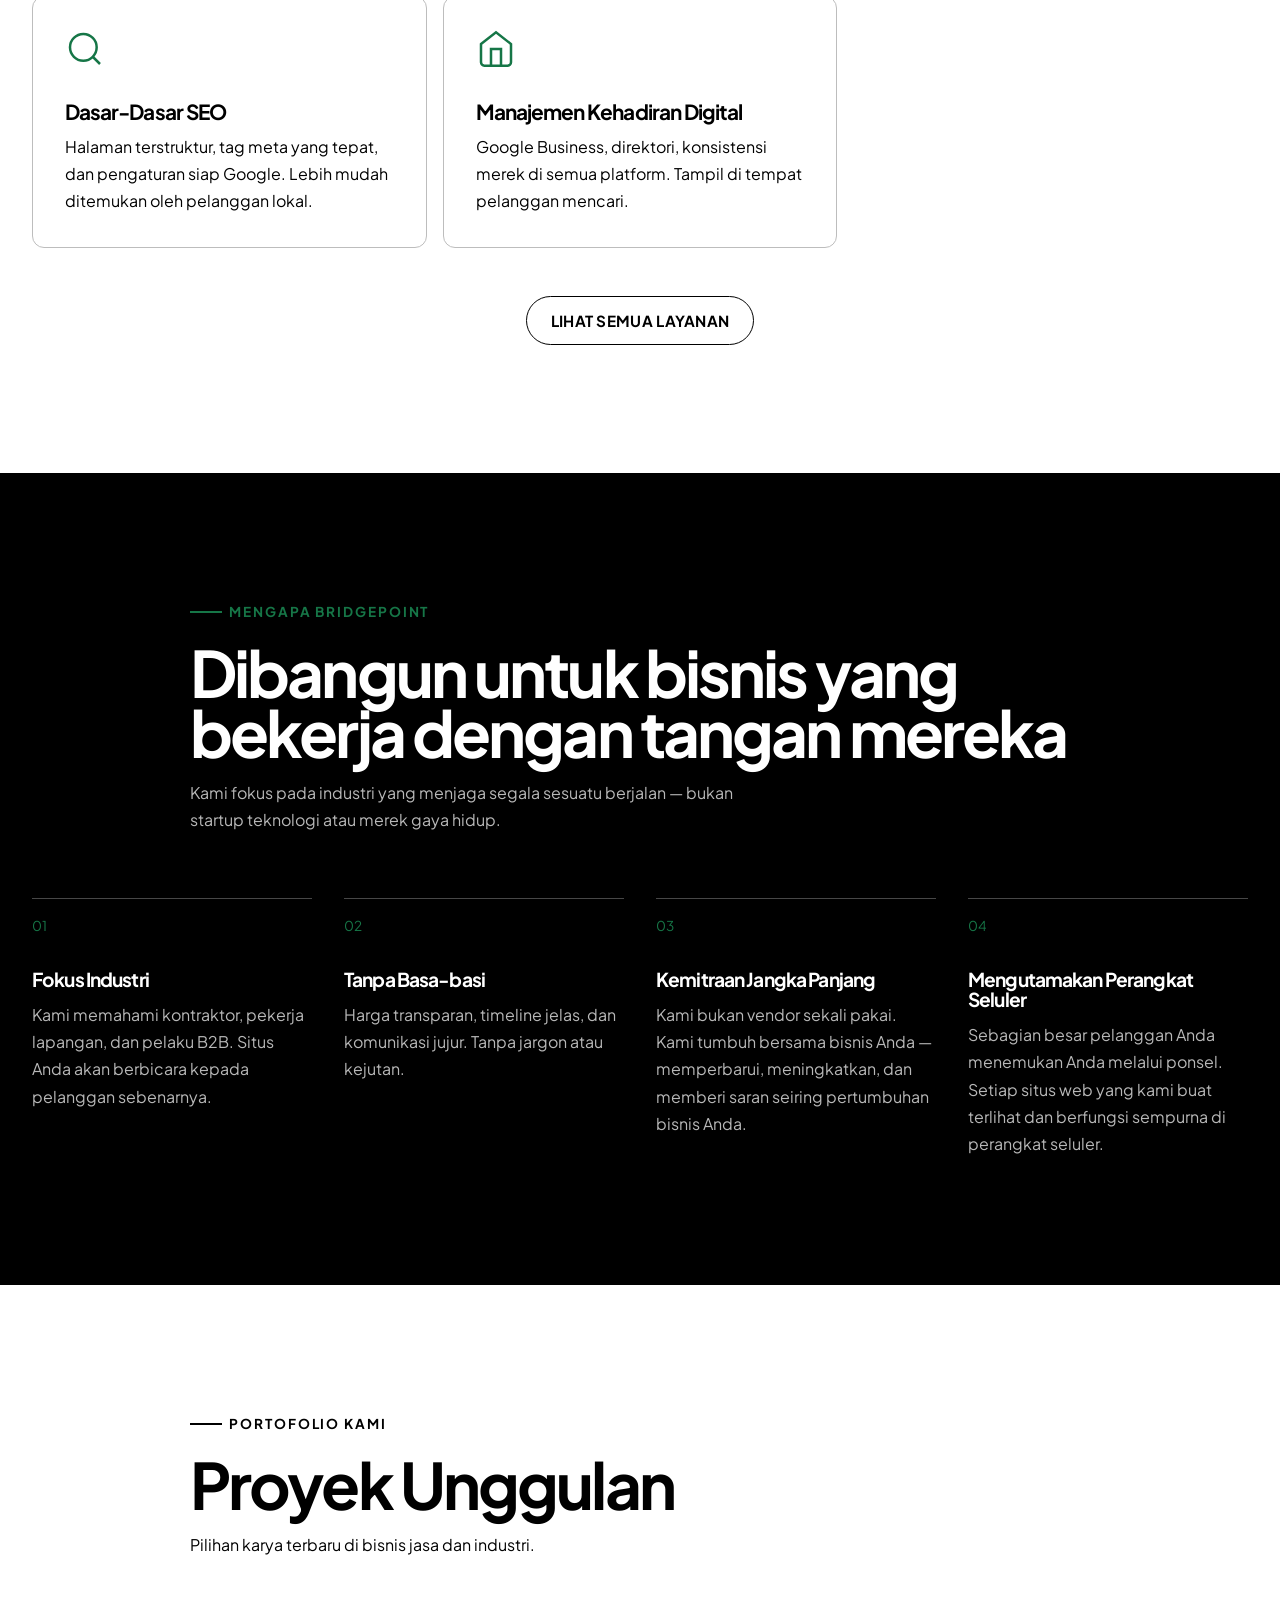
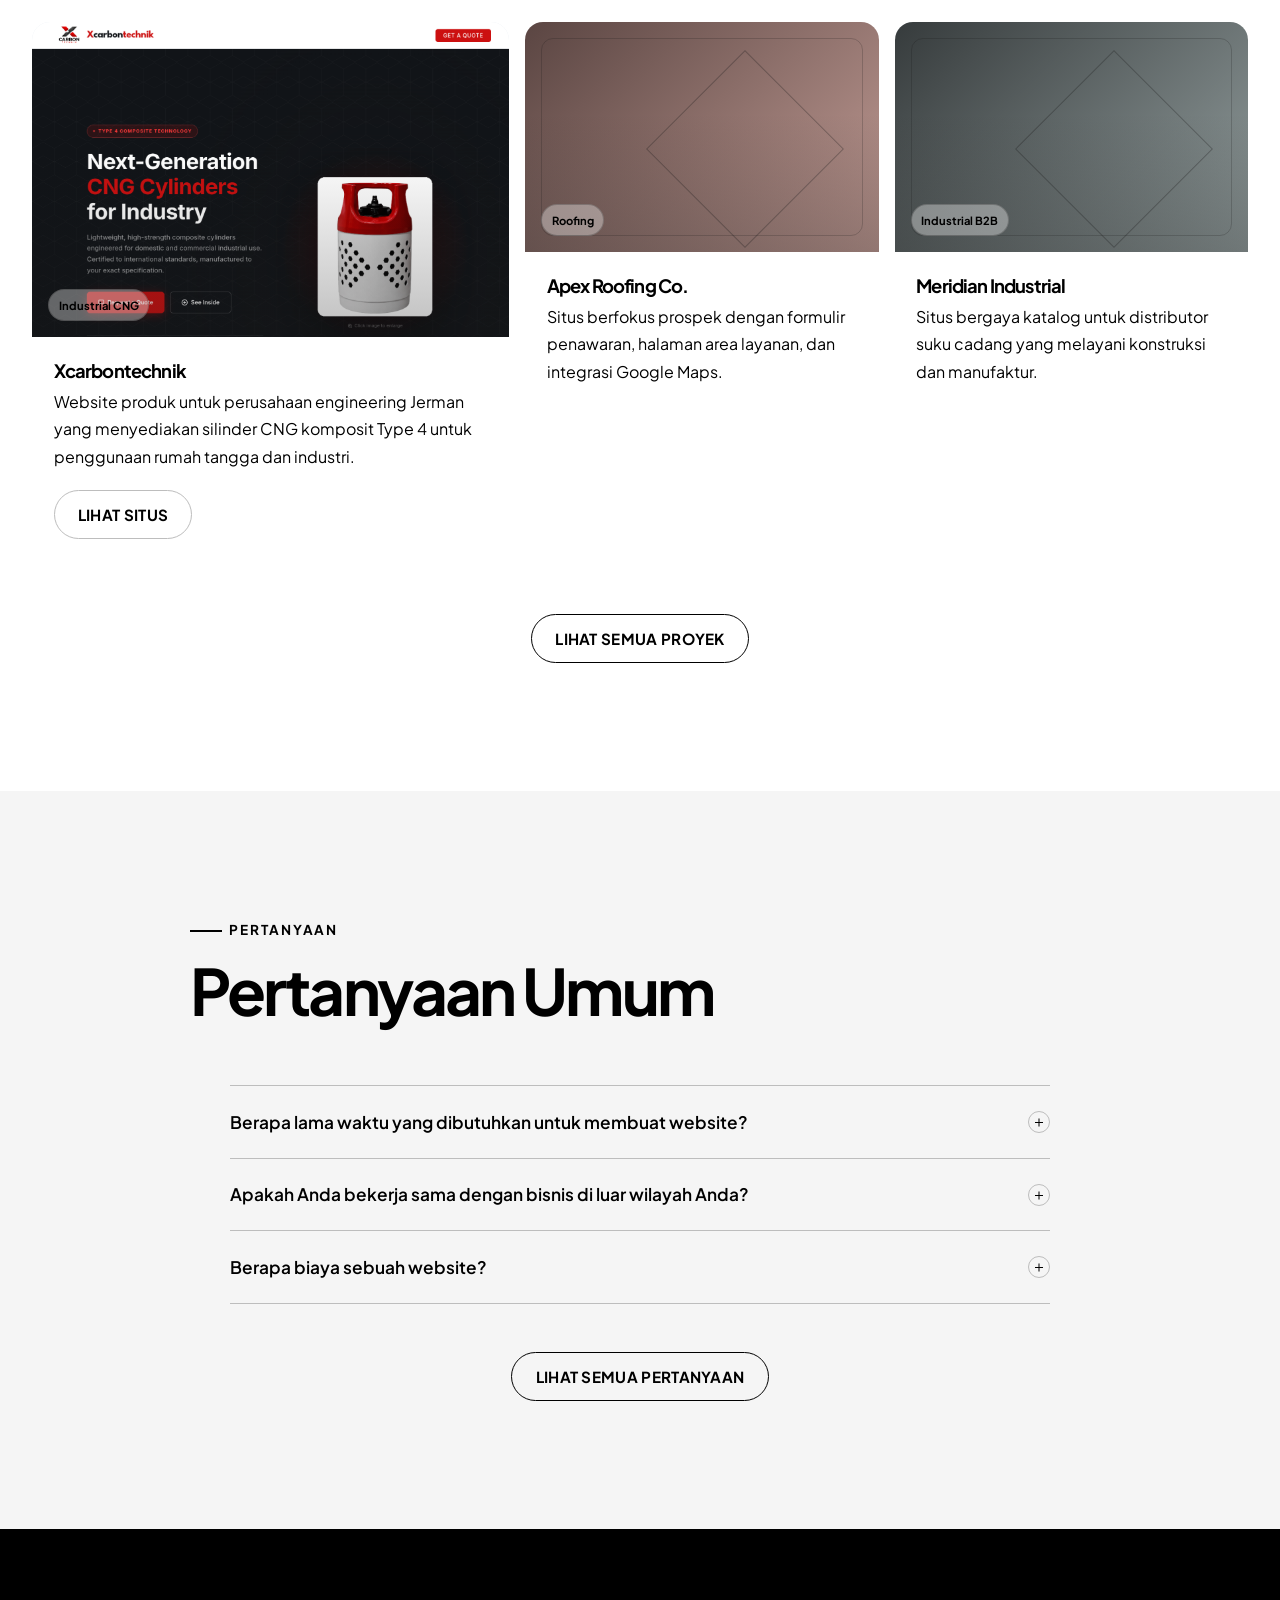
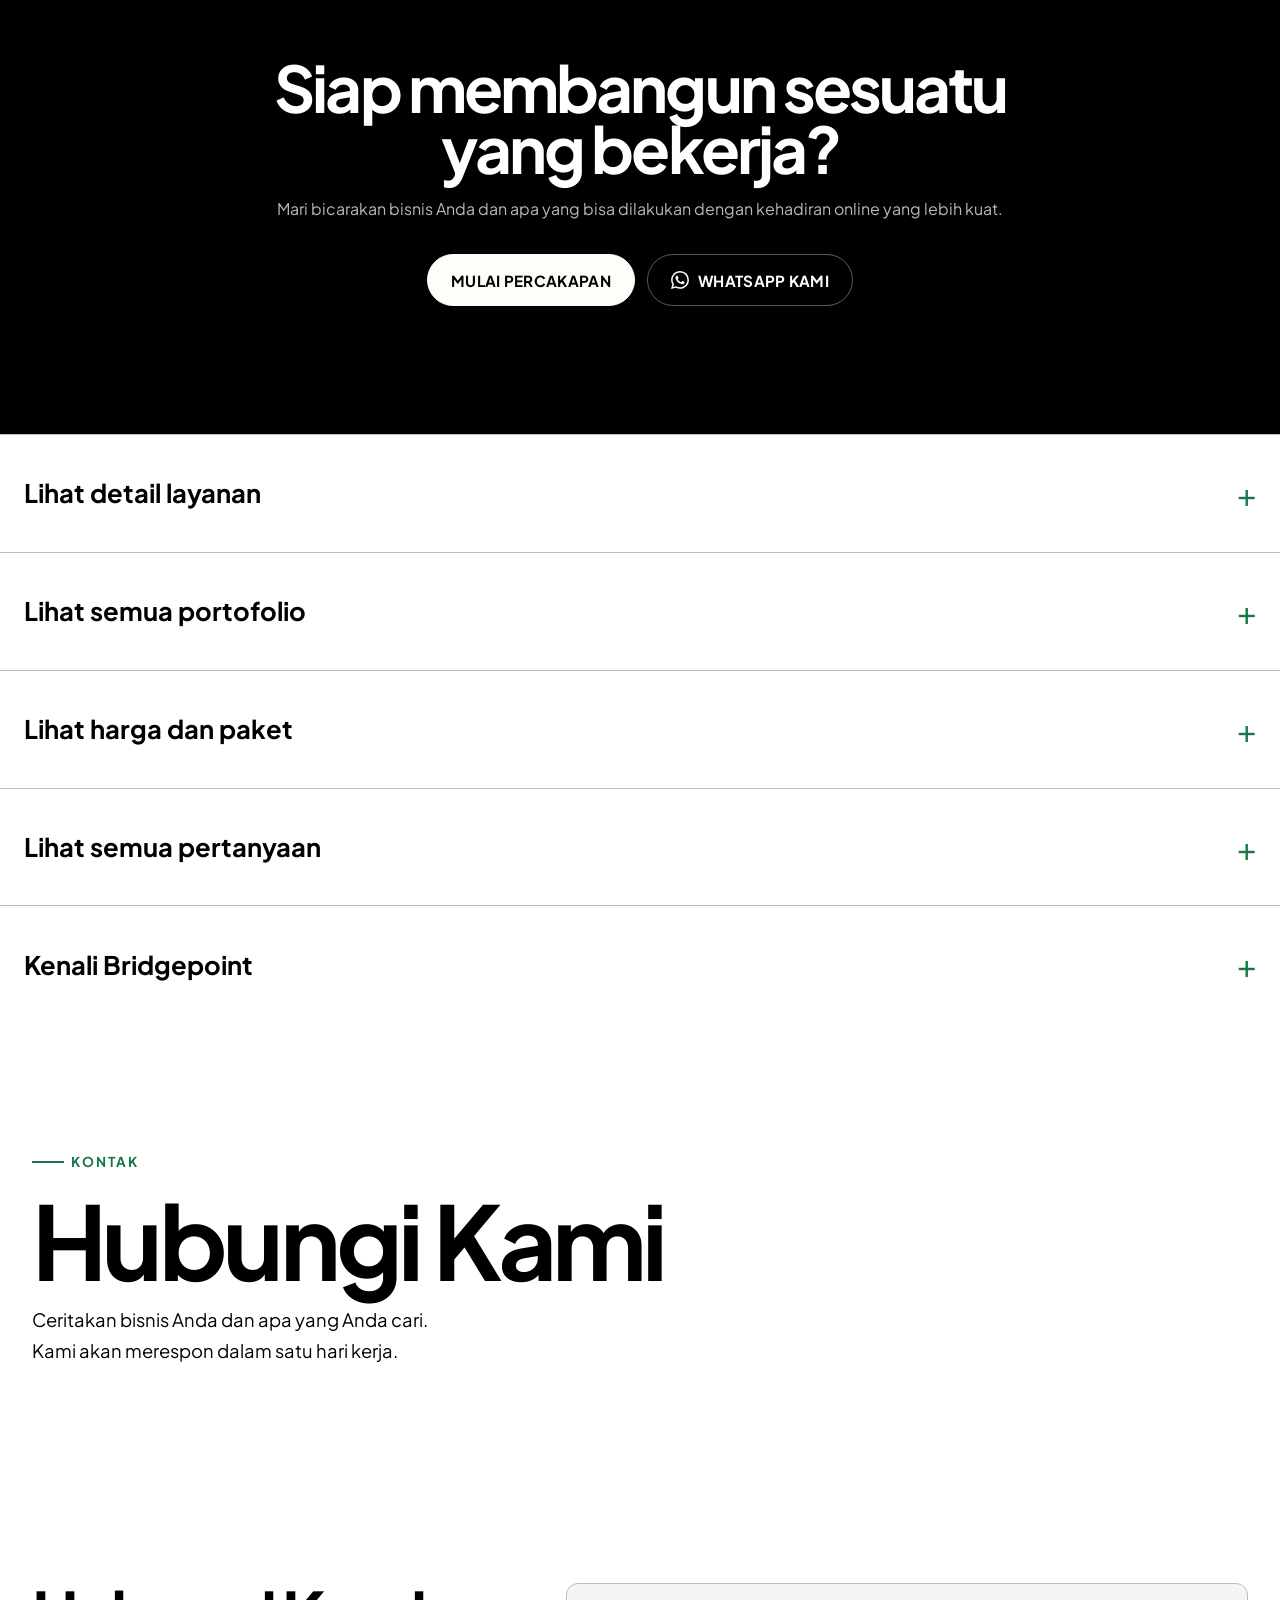
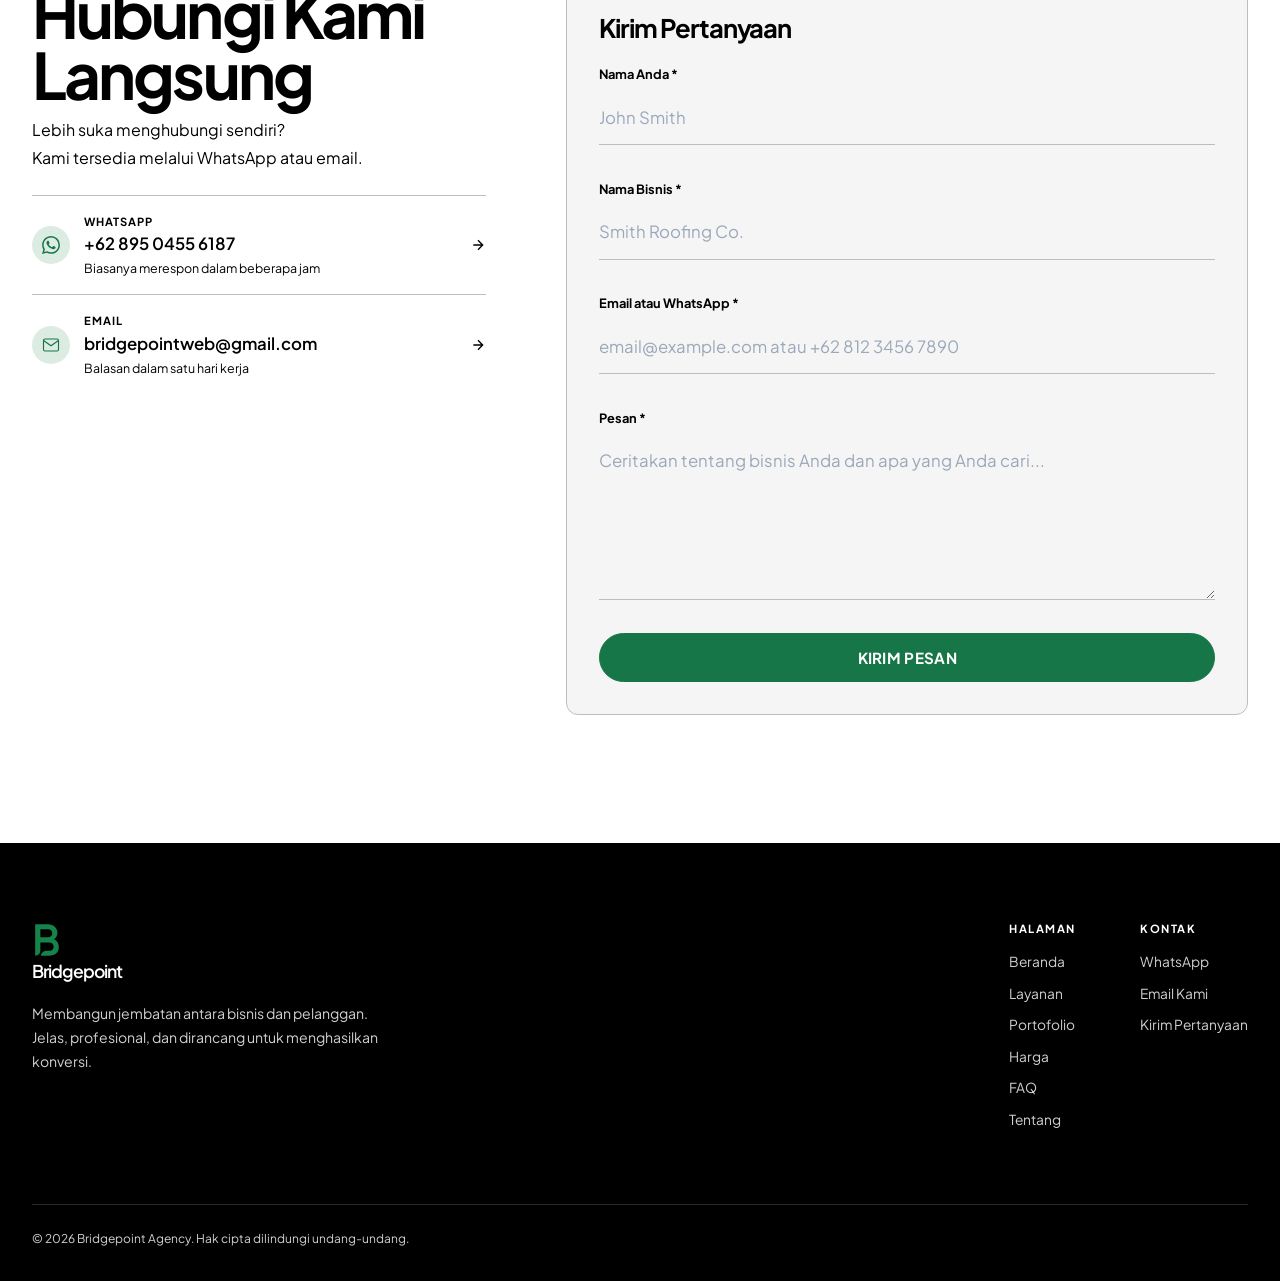
==== commit 66812e6f: "update" ====
--- a/indo.html
+++ b/indo.html
@@ -15,7 +15,7 @@
     <meta name="description" content="Bridgepoint membantu bisnis jasa, kontraktor, dan perusahaan industri membangun situs profesional yang meningkatkan kredibilitas, visibilitas, dan kepercayaan pelanggan." />
     <meta name="robots" content="index, follow" />
     <meta property="og:title" content="Bridgepoint — Desain Web untuk Bisnis Jasa & Industri" />
-    <meta property="og:description" content="Website modern untuk bisnis jasa dan industri." />
+    <meta property="og:description" content="Membangun jembatan antara bisnis dan pelanggan." />
     <meta property="og:type" content="website" />
     <link rel="preconnect" href="https://fonts.googleapis.com">
     <link rel="preconnect" href="https://fonts.gstatic.com" crossorigin>
@@ -92,7 +92,7 @@
         <div class="hero">
           <div class="container">
             <div class="hero-eyebrow">Desain Web &amp; Kehadiran Digital</div>
-            <h1 class="hero-headline">Situs modern untuk layanan dan bisnis.</h1>
+            <h1 class="hero-headline">Membangun jembatan antara bisnis dan pelanggan.</h1>
             <p class="hero-sub">Bridgepoint membantu bisnis membangun dan mempertahankan situs profesional yang meningkatkan kredibilitas, visibilitas, dan kepercayaan pelanggan.</p>
             <div class="hero-actions">
               <a href="#contact" class="btn btn-primary" data-page="contact">Hubungi Kami</a>
@@ -1335,7 +1335,7 @@
               <span class="logo-text">Bridgepoint</span>
               </span>
             </a>
-            <p>Website modern untuk bisnis jasa dan industri. <br> Jelas, profesional, dan dirancang untuk menghasilkan konversi.</p>
+            <p>Membangun jembatan antara bisnis dan pelanggan. <br> Jelas, profesional, dan dirancang untuk menghasilkan konversi.</p>
           </div>
           <div class="footer-nav">
             <div class="footer-col">
